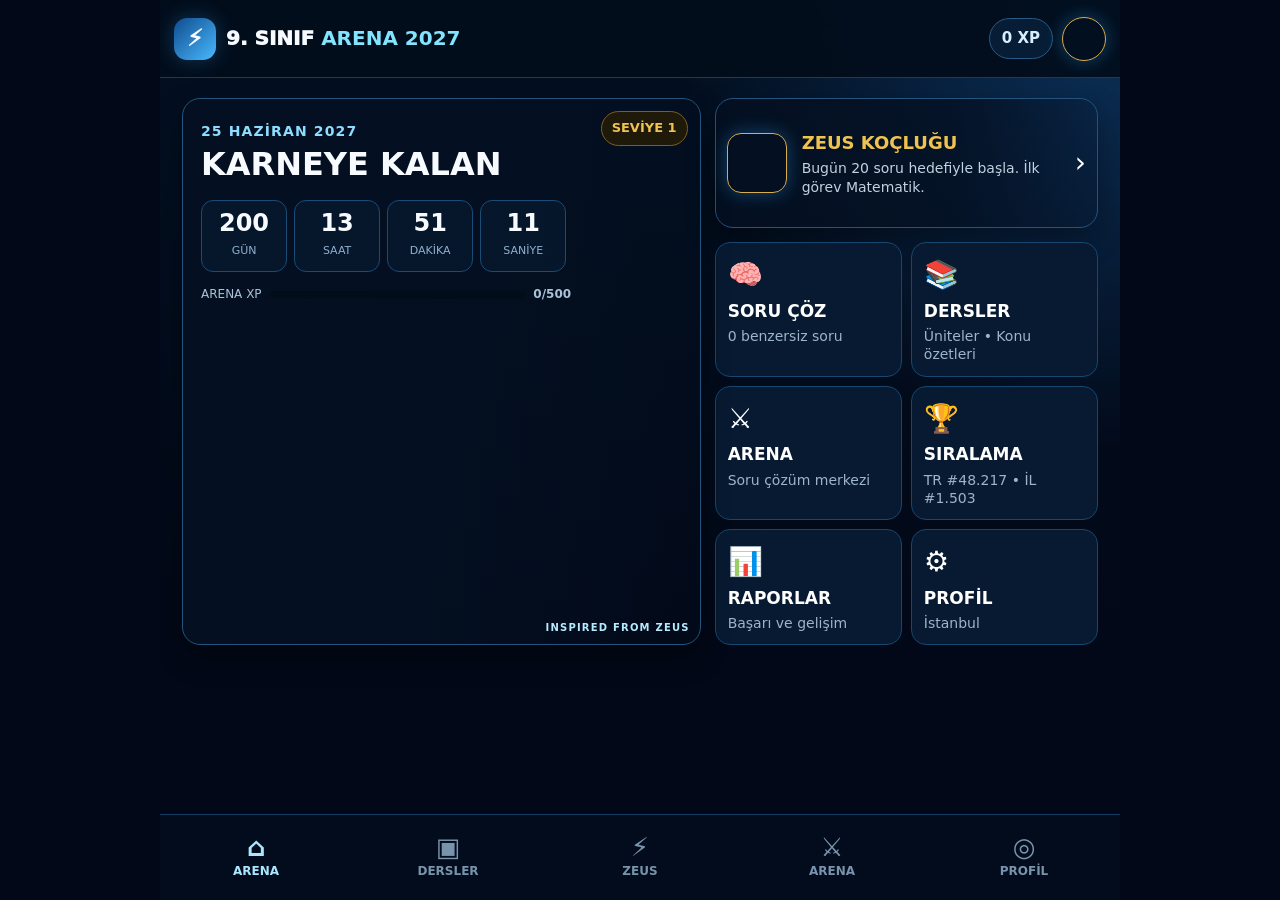
==== index.html @ 3dde02ff "V13: ana uygulama kaynaklarını cache-bust et" ====
<!doctype html>
<html lang="tr">
<head>
  <meta charset="utf-8">
  <meta name="viewport" content="width=device-width,initial-scale=1,viewport-fit=cover,maximum-scale=1,user-scalable=no">
  <meta name="theme-color" content="#020817">
  <title>9. Sınıf Arena 2027</title>
  <link rel="stylesheet" href="arena-ui.css?v=13">
</head>
<body>
<div id="app">
  <header class="topbar"><div class="brand"><span class="bolt">⚡</span><span>9. SINIF <b>ARENA 2027</b></span></div><div class="top-right"><span id="xpTop" class="chip">0 XP</span><span class="zeus-avatar" title="Zeus Koçu"></span></div></header>
  <main class="view active" id="home"><div class="home-grid"><section class="card hero"><div class="hero-copy"><small>25 HAZİRAN 2027</small><h1>KARNEYE KALAN</h1></div><span class="level">SEVİYE <b id="level">1</b></span><div class="countdown"><div><b id="d">--</b><small>GÜN</small></div><div><b id="h">--</b><small>SAAT</small></div><div><b id="m">--</b><small>DAKİKA</small></div><div><b id="s">--</b><small>SANİYE</small></div></div><div class="xp-row"><span>ARENA XP</span><div class="progress"><i id="xpBar"></i></div><b id="xpText">0/500</b></div><span class="inspired">INSPIRED FROM ZEUS</span></section><button class="card coach-banner" onclick="go('zeus')"><span class="zeus-face"></span><span><b>ZEUS KOÇLUĞU</b><small id="coachHome">Bugünkü hedefini tamamla ve Arena seviyeni yükselt.</small></span><em>›</em></button><section class="quick-grid"><button onclick="startStudy()"><i>🧠</i><b>SORU ÇÖZ</b><small id="solvedHome">0 soru</small></button><button onclick="go('lessons')"><i>📚</i><b>DERSLER</b><small>Üniteler • Konu özetleri</small></button><button onclick="go('exams')"><i>⚔️</i><b>ARENA</b><small>Soru çözüm merkezi</small></button><button onclick="openProfile('rank')"><i>🏆</i><b>SIRALAMA</b><small id="rankHome">TR #-- • İL #--</small></button><button onclick="openProfile('report')"><i>📊</i><b>RAPORLAR</b><small>Başarı ve gelişim</small></button><button onclick="openProfile('settings')"><i>⚙️</i><b>PROFİL</b><small id="provinceHome">İstanbul</small></button></section></div></main>
  <main class="view" id="lessons"><div class="view-title"><h2>Ders Tekrarı</h2><small>Üniteler • konular • geniş özetler</small></div><div class="lesson-grid" id="lessonGrid"></div></main>
  <main class="view" id="zeus"><div class="view-title"><h2>Zeus Koçluğu</h2><small>Kişisel çalışma rehberi</small></div><div class="zeus-grid"><section class="card zeus-hero"><span class="zeus-big"></span><div><h3>BUGÜNÜN MESAJI</h3><p id="zeusMessage">Disiplin, ilhamdan daha güvenilir bir güçtür.</p><div class="mini-pills"><span id="goalPill">🎯 0/20</span><span id="streakPill">🔥 1 gün</span></div></div></section><section class="card tasks"><h4>BUGÜNKÜ ÇALIŞMA PLANI</h4><button onclick="startSubject('Matematik')"><i>√x</i><span><b>Matematik • 10 soru</b><small>Sayılar ve nicelikler</small></span><em>BAŞLA</em></button><button onclick="startSubject('Türk Dili ve Edebiyatı')"><i>📖</i><span><b>Türk Dili • 5 soru</b><small>Anlam ve yorum</small></span><em>BAŞLA</em></button><button id="weakTask"><i>⚛</i><span><b id="weakTitle">Fizik • 5 soru</b><small id="weakSub">Zayıf konu takviyesi</small></span><em>BAŞLA</em></button></section><section class="tool-grid"><button onclick="coachTool('program')"><b>📅 Program Oluştur</b><small>Günlük hedefleri düzenle</small></button><button onclick="coachTool('strategy')"><b>🎯 Sınav Stratejisi</b><small>Süre ve soru sırası</small></button><button onclick="openProfile('report')"><b>📈 Performans</b><small>Zayıf dersleri gör</small></button><button onclick="coachTool('motivation')"><b>⚡ Motivasyon</b><small>Zeus’tan mesaj</small></button></section></div></main>
  <main class="view" id="exams"><div class="view-title"><h2>ARENA</h2><small>Soru çözüm merkezi</small></div><div class="exam-grid"></div></main>
  <main class="view" id="profile"><div class="view-title"><h2>Profil ve İstatistik</h2><small id="profileName">Arena Öğrencisi</small></div><div class="tabs"><button data-tab="rank" class="active" onclick="switchTab('rank')">🏆 SIRALAMA</button><button data-tab="report" onclick="switchTab('report')">📊 RAPOR</button><button data-tab="settings" onclick="switchTab('settings')">⚙️ AYARLAR</button></div><section class="pane active" id="pane-rank"><div class="rank-pair"><div class="card rank-card"><small>🇹🇷 TÜRKİYE SIRASI</small><b id="trRank">#—</b><span id="trMeta">Demo sıralama</span></div><div class="card rank-card"><small>📍 <span id="cityLabel">İL</span> SIRASI</small><b id="cityRank">#—</b><span id="cityMeta">Demo sıralama</span></div></div><div class="card leaderboard"><h4>ARENA LİDERLİK TABLOSU</h4><div><b>1</b><span>⚡ Atlas_09</span><em>2.480 soru</em></div><div><b>2</b><span>Nova_34</span><em>2.315 soru</em></div><div><b>3</b><span>MatKing</span><em>2.174 soru</em></div><div class="me"><b id="myRank">—</b><span id="myName">Sen</span><em id="mySolved">0 soru</em></div></div><div class="card demo-note">Sıralama toplam çözülen benzersiz soru sayısına göre ilerler. Eşitlikte doğruluk oranı kullanılır. <b>DEMO VERİSİ</b></div></section><section class="pane" id="pane-report"><div class="report-top"><div><b id="rSolved">0</b><small>Çözülen</small></div><div><b id="rAccuracy">%0</b><small>Doğruluk</small></div><div><b id="rXp">0</b><small>XP</small></div></div><div class="card bars" id="bars"></div></section><section class="pane settings" id="pane-settings"><label>KULLANICI ADI<input id="nameInput" maxlength="20" value="Arena Öğrencisi"></label><label>İL<select id="provinceSelect"></select></label><button onclick="saveSettings()">PROFİLİ KAYDET</button><div class="system-card"><b>📱 SİSTEM GEREKSİNİMLERİ</b><p><strong>Minimum:</strong> Android 10<br><strong>Önerilen:</strong> Android 12 veya üzeri<br><strong>Desteklenen:</strong> Android 10–16<br><strong>Cihaz:</strong> Telefon ve tablet<br>Güncel Chrome / Android System WebView önerilir.</p></div><div class="premium"><span><b>⚡ ARENA PREMIUM</b><small>Reklamsız kullanım • gelişmiş raporlar • ek paketler</small></span><button onclick="toast('Premium ekranı sonraki sürümde bağlanacak.')">İNCELE</button></div></section></main>
  <nav class="bottom-nav"><button class="active" data-view="home" onclick="go('home')"><i>⌂</i><span>ARENA</span></button><button data-view="lessons" onclick="go('lessons')"><i>▣</i><span>DERSLER</span></button><button data-view="zeus" onclick="go('zeus')"><i>⚡</i><span>ZEUS</span></button><button data-view="exams" onclick="go('exams')"><i>⚔</i><span>ARENA</span></button><button data-view="profile" onclick="go('profile')"><i>◎</i><span>PROFİL</span></button></nav>
  <div class="overlay" id="questionOverlay"><section class="modal question-modal"><div class="question-head"><span id="qSubject">Ders</span><span id="qDifficulty">Orta</span><div class="progress"><i id="qProgress"></i></div><b id="qCounter">1/30</b></div><div class="card question-card"><div class="question-meta"><small id="qMode">SERBEST ÇALIŞMA</small><b id="qTimer">Süresiz</b></div><h3 id="qText"></h3><div class="options" id="options"></div></div><div class="question-actions"><button onclick="hint()">💡 İpucu</button><button onclick="solution()">Çözüm Yolu</button><button id="nextQuestion" onclick="nextQ()">Sonraki →</button></div></section></div>
  <div class="overlay" id="notesOverlay"><section class="modal note-modal"><header><span class="zeus-face"></span><div><small>AKILLI NOTLAR</small><h3 id="noteSubject">Ders</h3></div><b id="noteCounter">1/2</b></header><h4 id="noteTitle"></h4><div class="note-grid"><article><b>BİLMEN GEREKEN</b><p id="noteInfo"></p></article><article><b>TEMEL KAVRAM</b><p id="noteConcept"></p></article><article class="example"><b>ÖRNEK</b><p id="noteExample"></p></article><article class="warning"><b>DİKKAT</b><p id="noteCaution"></p></article></div><footer><button onclick="notePrev()">← Önceki</button><button onclick="closeNotes()">Kapat</button><button id="noteNext" onclick="noteNext()">Sonraki →</button></footer></section></div>
  <div class="overlay" id="openOverlay"><section class="modal open-modal"><header><small id="openTitle">ARENA</small><b id="openTimer">40:00</b></header><div class="progress"><i id="openProgress"></i></div><div class="card open-paper"><p id="openQuestion"></p><textarea id="openAnswer" placeholder="Cevabını ve gerekçeni buraya yaz..."></textarea></div><footer><button onclick="openPrev()">← Önceki</button><button onclick="rubric()">Puanlama</button><button id="openNext" onclick="openNext()">Sonraki →</button></footer></section></div>
  <div class="overlay" id="infoOverlay"><section class="modal info-modal"><small id="infoKicker">ZEUS</small><h3 id="infoTitle">Bilgi</h3><p id="infoText"></p><div id="infoBox"></div><button onclick="closeInfo()">TAMAM</button></section></div><div class="toast" id="toast"></div>
</div>
<script src="app.js?v=13"></script><script src="mobile-results.js?v=13"></script><script src="data/verified-question-bank-v1.js?v=140"></script><script src="data/verified-question-bank-v1-five-options.js?v=140"></script><script src="data/verified-question-bank-v2-extra.js?v=140"></script><script src="active-question-engine-v2.js?v=140"></script></body></html>
---- arena-ui.css ----
:root{--bg:#020817;--surface:#071a31;--surface2:#0b2748;--line:#24537d;--blue:#3bb8ff;--cyan:#83e4ff;--gold:#f0c34f;--text:#f7fbff;--muted:#a9bfd2;--ok:#31d3a6;--bad:#ff7080;--top:72px;--nav:82px;--radius:18px}*{box-sizing:border-box;-webkit-tap-highlight-color:transparent}html,body{margin:0;min-height:100%;background:#020817;color:var(--text);font-family:Inter,system-ui,-apple-system,"Segoe UI",sans-serif;font-size:18px;line-height:1.45}body{overflow:hidden}button,input,select,textarea{font:inherit}button{cursor:pointer}#app{position:relative;width:100%;height:100dvh;max-width:560px;margin:auto;overflow:hidden;background:radial-gradient(circle at 100% 0,#0c315a 0,transparent 34%),linear-gradient(#031021,#020817 70%)}.topbar{position:absolute;inset:0 0 auto;height:var(--top);z-index:30;display:flex;align-items:center;justify-content:space-between;padding:0 14px;border-bottom:1px solid #163c60;background:#030d1bed;backdrop-filter:blur(14px)}.brand{display:flex;gap:10px;align-items:center;font-size:20px;font-weight:950}.brand b{color:var(--cyan)}.bolt{width:42px;height:42px;border-radius:13px;display:grid;place-items:center;background:linear-gradient(135deg,#0f4c8e,#49b9ff);font-size:23px;box-shadow:0 0 20px #36aaff45}.top-right{display:flex;gap:9px;align-items:center}.chip{font-size:15px;font-weight:900;padding:9px 12px;border:1px solid #285a86;border-radius:999px;background:#071d36;color:#d9efff}.zeus-avatar,.zeus-face,.zeus-big{background-image:url('zeus.svg');background-size:cover;background-position:center 20%;border:1px solid #d8ad4f;box-shadow:0 0 18px #37adff55}.zeus-avatar{width:44px;height:44px;border-radius:50%}.view{position:absolute;inset:var(--top) 0 var(--nav);display:none;overflow-x:hidden;overflow-y:auto;padding:14px 14px 28px;-webkit-overflow-scrolling:touch}.view.active{display:block}.view::before{content:"";position:absolute;left:8%;right:8%;top:10%;height:72%;background:url('zeus.svg') center 16%/contain no-repeat;opacity:.09;pointer-events:none}.view>*{position:relative;z-index:1}.view-title{display:flex;align-items:flex-end;justify-content:space-between;gap:12px;margin:0 0 12px}.view-title h2{margin:0;font-size:28px;line-height:1.08}.view-title small{font-size:14px;line-height:1.25;color:var(--muted);text-align:right}.card{background:linear-gradient(180deg,rgba(10,37,69,.96),rgba(6,22,43,.96));border:1px solid var(--line);border-radius:var(--radius);box-shadow:0 12px 30px #0005}.progress{height:8px;border-radius:99px;background:#020d1a;overflow:hidden}.progress i{display:block;height:100%;width:0;background:linear-gradient(90deg,#278fe8,#72ddff);border-radius:99px}.home-grid{display:flex;flex-direction:column;gap:12px}.hero{position:relative;min-height:230px;overflow:hidden;padding:18px;background-image:linear-gradient(90deg,rgba(6,21,45,.96),rgba(6,21,45,.70) 55%,rgba(6,21,45,.10)),url('zeus.svg');background-repeat:no-repeat;background-size:auto,55% auto;background-position:center,110% 34%}.hero-copy small{font-size:14px;color:#8cddff;letter-spacing:.08em;font-weight:900}.hero-copy h1{font-size:32px;line-height:1;margin:5px 0 0}.level{position:absolute;right:12px;top:12px;border:1px solid #795e25;background:#241b08dd;color:var(--gold);border-radius:999px;font-size:13px;font-weight:900;padding:7px 10px}.countdown{display:grid;grid-template-columns:repeat(4,1fr);gap:7px;margin-top:20px;width:76%}.countdown div{padding:10px 3px;text-align:center;border:1px solid #1a4b76;border-radius:12px;background:#06182edd}.countdown b{display:block;font-size:24px;line-height:1}.countdown small{font-size:11px;color:#8fb1ce}.xp-row{display:flex;gap:8px;align-items:center;width:77%;margin-top:14px}.xp-row span,.xp-row b{font-size:12px;color:#a9c2d8}.xp-row .progress{flex:1}.inspired{position:absolute;right:10px;bottom:9px;font-size:10px;letter-spacing:.12em;color:#b8eaff;font-weight:900}.coach-banner{display:grid;grid-template-columns:64px 1fr auto;align-items:center;gap:11px;min-height:96px;padding:11px;text-align:left;color:#fff;background-image:linear-gradient(90deg,rgba(6,22,43,.98),rgba(6,22,43,.78) 64%,rgba(6,22,43,.18)),url('zeus.svg');background-size:auto,44% auto;background-repeat:no-repeat;background-position:center,100% 25%}.zeus-face{width:60px;height:60px;border-radius:14px}.coach-banner b{display:block;color:var(--gold);font-size:18px}.coach-banner small{display:block;font-size:14px;line-height:1.35;color:#c0d1df;margin-top:3px}.coach-banner em{font-style:normal;font-size:28px}.quick-grid{display:grid;grid-template-columns:1fr 1fr;gap:9px}.quick-grid button{border:1px solid #17466f;border-radius:15px;background:#071a31;color:#fff;text-align:left;padding:12px;display:flex;flex-direction:column;gap:6px;min-height:112px}.quick-grid i{font-style:normal;font-size:28px}.quick-grid b{font-size:17px;line-height:1.15}.quick-grid small{font-size:14px;line-height:1.3;color:#9eb4c8}.lesson-grid{display:grid;grid-template-columns:1fr 1fr;gap:10px}.lesson{position:relative;min-height:132px;border:1px solid #1b4c77;border-radius:16px;background:#08203c;color:#fff;display:flex;flex-direction:column;align-items:center;justify-content:center;text-align:center;padding:12px}.lesson>i{font-style:normal;font-size:32px}.lesson>b{font-size:16px;line-height:1.2;margin-top:6px}.lesson>small{font-size:13px;line-height:1.25;color:#9bb3c9;margin-top:4px}.note-badge{position:absolute;right:6px;top:6px;border:1px solid #54aadc;border-radius:8px;background:#04152ce8;color:#aee5ff;font-size:11px;font-weight:900;padding:4px 6px}.lesson:nth-child(1){background:linear-gradient(145deg,#0c3974,#081d3b)}.lesson:nth-child(2){background:linear-gradient(145deg,#6d2832,#2c151c)}.lesson:nth-child(3){background:linear-gradient(145deg,#0e586e,#092635)}.lesson:nth-child(4){background:linear-gradient(145deg,#1a5c49,#0d2922)}.lesson:nth-child(5){background:linear-gradient(145deg,#396228,#172a14)}.lesson:nth-child(6){background:linear-gradient(145deg,#79501f,#30200f)}.lesson:nth-child(7){background:linear-gradient(145deg,#155d78,#092b38)}.lesson:nth-child(8){background:linear-gradient(145deg,#4f3279,#24183b)}.lesson:nth-child(9){background:linear-gradient(145deg,#5a5a2b,#282813)}.zeus-grid,.exam-grid{display:flex;flex-direction:column;gap:10px}.zeus-hero{padding:14px;display:grid;grid-template-columns:96px 1fr;gap:13px;align-items:center}.zeus-big{width:92px;height:92px;border-radius:18px}.zeus-hero h3{font-size:19px;margin:0;color:var(--gold)}.zeus-hero p{font-size:15px;line-height:1.45;margin:6px 0;color:#c4d5e3}.mini-pills{display:flex;gap:6px;flex-wrap:wrap}.mini-pills span{font-size:13px;padding:5px 8px;border:1px solid #254b6c;border-radius:999px;background:#041326}.tasks{padding:11px;display:flex;flex-direction:column;gap:7px}.tasks h4{font-size:15px;letter-spacing:.05em;color:#7ecfff;margin:0 0 2px}.tasks button{display:grid;grid-template-columns:44px 1fr auto;gap:9px;align-items:center;border:1px solid #153d63;background:#06182d;color:#fff;border-radius:12px;padding:10px;text-align:left;min-height:74px}.tasks i{font-style:normal;width:40px;height:40px;border-radius:9px;background:#0b2d4f;display:grid;place-items:center;font-size:22px}.tasks b{font-size:15px}.tasks small{display:block;font-size:13px;line-height:1.25;color:#90a9c0;margin-top:2px}.tasks em{font-style:normal;font-size:12px;color:#9bdcff;font-weight:900}.tool-grid{display:grid;grid-template-columns:1fr 1fr;gap:8px}.tool-grid button{border:1px solid #17466d;background:#071a31;border-radius:13px;color:#fff;text-align:left;padding:11px;min-height:88px}.tool-grid b{font-size:15px;display:block}.tool-grid small{font-size:13px;line-height:1.3;color:#96afc6;display:block;margin-top:4px}.exam-card{padding:12px;display:grid;grid-template-columns:54px 1fr auto;gap:10px;align-items:center;min-height:112px}.exam-card>i{font-style:normal;width:50px;height:50px;display:grid;place-items:center;border-radius:13px;background:#0b2d50;border:1px solid #2a5f8c;font-size:25px}.exam-card span b{font-size:16px;display:block}.exam-card small{font-size:13px;line-height:1.35;color:#9eb6cc;display:block;margin-top:4px}.exam-card button,.exam-bottom button,.settings>button,.premium button{border:0;border-radius:11px;background:linear-gradient(135deg,#197bd9,#40b5ff);color:#fff;font-size:14px;font-weight:900;padding:11px 12px}.literature>i{background:#4c2028;border-color:#83505b}.literature button{background:linear-gradient(135deg,#8e2f49,#ed6077)}.exam-bottom{padding:10px;display:grid;grid-template-columns:1fr 1fr;gap:8px;align-items:center}.exam-bottom div{text-align:center;border:1px solid #153d62;background:#06182d;border-radius:11px;padding:8px}.exam-bottom b{display:block;font-size:24px}.exam-bottom small{font-size:12px;color:#91a9bf}.exam-bottom button{grid-column:1/-1;min-height:48px}.tabs{display:grid;grid-template-columns:repeat(3,1fr);gap:6px;margin-bottom:10px;position:sticky;top:0;z-index:5;background:#020817;padding:2px 0 8px}.tabs button{border:1px solid #1b4a75;background:#071a31;color:#8da7be;border-radius:10px;padding:10px 4px;font-size:13px;font-weight:900}.tabs button.active{background:#0d3a66;color:#fff;border-color:#58b9f6}.pane{display:none!important}.pane.active{display:block!important}.pane.settings.active{display:flex!important;flex-direction:column;gap:10px}.rank-pair{display:grid;grid-template-columns:1fr 1fr;gap:8px}.rank-card{padding:12px}.rank-card small{font-size:12px;color:#9db5cb;font-weight:900}.rank-card>b{display:block;font-size:30px;color:#87ddff}.rank-card span{font-size:13px;color:#afc3d5}.leaderboard{padding:10px;margin-top:8px}.leaderboard h4{font-size:15px;color:#7ecfff;letter-spacing:.05em;margin:0 0 8px}.leaderboard div{display:grid;grid-template-columns:30px 1fr auto;align-items:center;border-radius:9px;background:#06172a;padding:8px;font-size:14px;margin-top:5px}.leaderboard .me{border:1px solid #3b90cf;background:#092946}.leaderboard em{font-style:normal;color:#a9bfd1}.demo-note{padding:11px;font-size:13px;line-height:1.45;color:#9db3c7;margin-top:8px}.demo-note b{color:#f0c34f}.report-top{display:grid;grid-template-columns:repeat(3,1fr);gap:7px}.report-top div{text-align:center;border:1px solid #173e62;background:#07182c;border-radius:11px;padding:10px 6px}.report-top b{display:block;font-size:25px}.report-top small{font-size:12px;color:#91aac0}.bars{padding:11px;margin-top:8px}.bars h4{font-size:14px;color:#7ecfff;margin:0 0 8px}.bar-row{display:grid;grid-template-columns:110px 1fr 42px;gap:7px;align-items:center;font-size:13px;margin-top:8px}.bar-row b{white-space:nowrap;overflow:hidden;text-overflow:ellipsis}.bar-row span{text-align:right;color:#b6cada}.settings label{display:flex;flex-direction:column;border:1px solid #17466f;background:#071a31;border-radius:13px;padding:11px;font-size:13px;color:#98b1c7;font-weight:900}.settings input,.settings select{margin-top:6px;width:100%;border:1px solid #28577f;background:#05162b;color:#fff;border-radius:9px;padding:11px;font-size:17px;outline:none}.system-card{border:1px solid #24537d;background:rgba(7,26,49,.94);border-radius:14px;padding:14px;color:#eaf6ff}.system-card b{display:block;font-size:17px;margin-bottom:7px;color:#79ddff}.system-card p{font-size:14px;line-height:1.5;margin:0}.system-card strong{color:#f0c34f}.premium{display:grid;grid-template-columns:1fr auto;align-items:center;gap:8px;padding:11px;border:1px solid #725a25;background:linear-gradient(135deg,#2b220d,#09182c);border-radius:14px}.premium b{font-size:15px;color:#f0c34f;display:block}.premium small{font-size:13px;line-height:1.3;color:#c9b87c}.premium button{background:linear-gradient(135deg,#9a711d,#f0c34f);color:#07101c}.bottom-nav{position:absolute;left:0;right:0;bottom:0;height:var(--nav);z-index:30;display:grid;grid-template-columns:repeat(5,1fr);border-top:1px solid #123c60;background:#030d1cf7;padding-bottom:env(safe-area-inset-bottom)}.bottom-nav button{border:0;background:transparent;color:#7894ad;display:flex;flex-direction:column;align-items:center;justify-content:center;gap:3px;font-size:12px;font-weight:900}.bottom-nav i{font-style:normal;font-size:26px;line-height:1}.bottom-nav button.active{color:#a9e7ff}.overlay{position:absolute;inset:0;z-index:100;display:none;align-items:flex-start;justify-content:center;background:#000815ef;backdrop-filter:blur(12px);overflow-y:auto}.overlay.show{display:flex}.modal{width:100%;max-width:560px;min-height:100dvh;border:0;background:linear-gradient(#0a2646,#061425);box-shadow:none}.question-modal{position:relative;padding:18px 15px 24px}.question-modal:before{content:"";position:absolute;inset:10% 0 8%;background:url('zeus.svg') center 15%/90% auto no-repeat;opacity:.11;pointer-events:none}.question-modal>*{position:relative;z-index:1}.question-head{display:grid;grid-template-columns:1fr auto;gap:10px;align-items:center;margin-bottom:14px}.question-head>span{font-size:15px;font-weight:900;padding:7px 9px;border:1px solid #244d74;border-radius:999px;background:#071b31}.question-head .progress{grid-column:1/-1}.question-head>b{grid-column:1/-1;text-align:right;font-size:14px;color:#a7c0d7}.question-card{padding:16px}.question-meta{display:flex;justify-content:space-between;gap:12px}.question-meta small{font-size:14px;color:#7ed0ff;font-weight:900}.question-meta b{font-size:15px;color:#f0c34f}.question-card h3{font-size:24px;line-height:1.42;margin:10px 0 18px}.options{display:grid;gap:11px}.option{border:1px solid #1b4a75;background:#071d36;color:#edf7ff;border-radius:15px;padding:12px 13px;display:grid;grid-template-columns:42px 1fr;align-items:center;gap:11px;text-align:left;font-size:19px;line-height:1.35;min-height:64px}.option i{font-style:normal;width:38px;height:38px;border-radius:50%;display:grid;place-items:center;background:#0c3156;color:#85d7ff;font-weight:950}.option.selected{border-color:#66c9ff;background:#0b3762}.option.correct{border-color:#31d3a6;background:#0b3933}.option.wrong{border-color:#ff7080;background:#441e29}.question-actions,.note-modal footer,.open-modal footer{display:grid;grid-template-columns:1fr 1fr;gap:9px;margin-top:14px}.question-actions button,.note-modal footer button,.open-modal footer button,.info-modal button{border:1px solid #28577f;border-radius:11px;background:#09284a;color:#fff;font-size:16px;font-weight:900;padding:11px;min-height:52px}.question-actions button:last-child,.note-modal footer button:last-child,.open-modal footer button:last-child,.info-modal button{border:0;background:linear-gradient(135deg,#197bd9,#40b5ff)}#nextQuestion{grid-column:1/-1}.note-modal,.open-modal,.info-modal{padding:16px}.note-modal header{display:grid;grid-template-columns:54px 1fr auto;gap:9px;align-items:center}.note-modal header .zeus-face{width:50px;height:50px}.note-modal header small{font-size:13px;color:#78d4ff;font-weight:900}.note-modal header h3{font-size:20px;margin:1px 0}.note-modal header>b{font-size:14px;color:#f0c34f}.note-modal>h4{font-size:18px;color:#f0c34f;margin:10px 0;border:1px solid #244f75;background:#071b32;border-radius:10px;padding:9px}.note-grid{display:grid;grid-template-columns:1fr;gap:8px}.note-grid article{border:1px solid #19466f;background:#06182d;border-radius:11px;padding:10px}.note-grid article>b{font-size:12px;letter-spacing:.06em;color:#73d3ff;display:block;margin-bottom:4px}.note-grid p{font-size:16px;line-height:1.5;margin:0;color:#d5e5f2}.note-grid .example{border-color:#3f6f4e;background:#09271f}.note-grid .warning{border-color:#79572a;background:#2a1d0b}.open-modal header{display:flex;justify-content:space-between;align-items:center}.open-modal header small{font-size:14px;color:#78d4ff;font-weight:900}.open-modal header b{font-size:18px;color:#f0c34f}.open-paper{padding:12px;margin-top:12px}.open-paper p{font-size:19px;line-height:1.45;margin:0 0 10px}.open-paper textarea{width:100%;min-height:280px;resize:vertical;border:0;border-radius:11px;padding:12px;background:#f5f7fa;color:#152033;font-size:17px;line-height:1.45;outline:none}.info-modal small{font-size:13px;color:#78d4ff;font-weight:900}.info-modal h3{font-size:24px;margin:4px 0}.info-modal p,.info-modal div{font-size:16px;line-height:1.5;color:#c7d9e8}.info-modal div{border:1px solid #1d4b73;background:#05172b;border-radius:11px;padding:10px;margin:8px 0}.info-modal button{width:100%}.toast{position:absolute;left:50%;bottom:92px;z-index:150;transform:translate(-50%,10px);opacity:0;pointer-events:none;transition:.2s;border:1px solid #3675a6;border-radius:999px;background:#092946;color:#e8f6ff;padding:9px 12px;font-size:14px;font-weight:850;max-width:92%;text-align:center}.toast.show{opacity:1;transform:translate(-50%,0)}@media(min-width:700px){:root{--top:78px;--nav:86px}#app{max-width:960px}.view{padding:20px 22px 30px}.home-grid{display:grid;grid-template-columns:1.15fr .85fr;gap:14px}.hero{grid-row:span 2;min-height:430px}.coach-banner{min-height:130px}.quick-grid{grid-template-columns:repeat(2,1fr)}.lesson-grid{grid-template-columns:repeat(3,1fr)}.lesson{min-height:150px}.zeus-grid,.exam-grid{display:grid;grid-template-columns:1fr 1fr}.zeus-hero,.tasks{grid-column:1/-1}.question-modal,.note-modal,.open-modal,.info-modal{max-width:760px}.question-card h3{font-size:27px}.option{font-size:21px}}
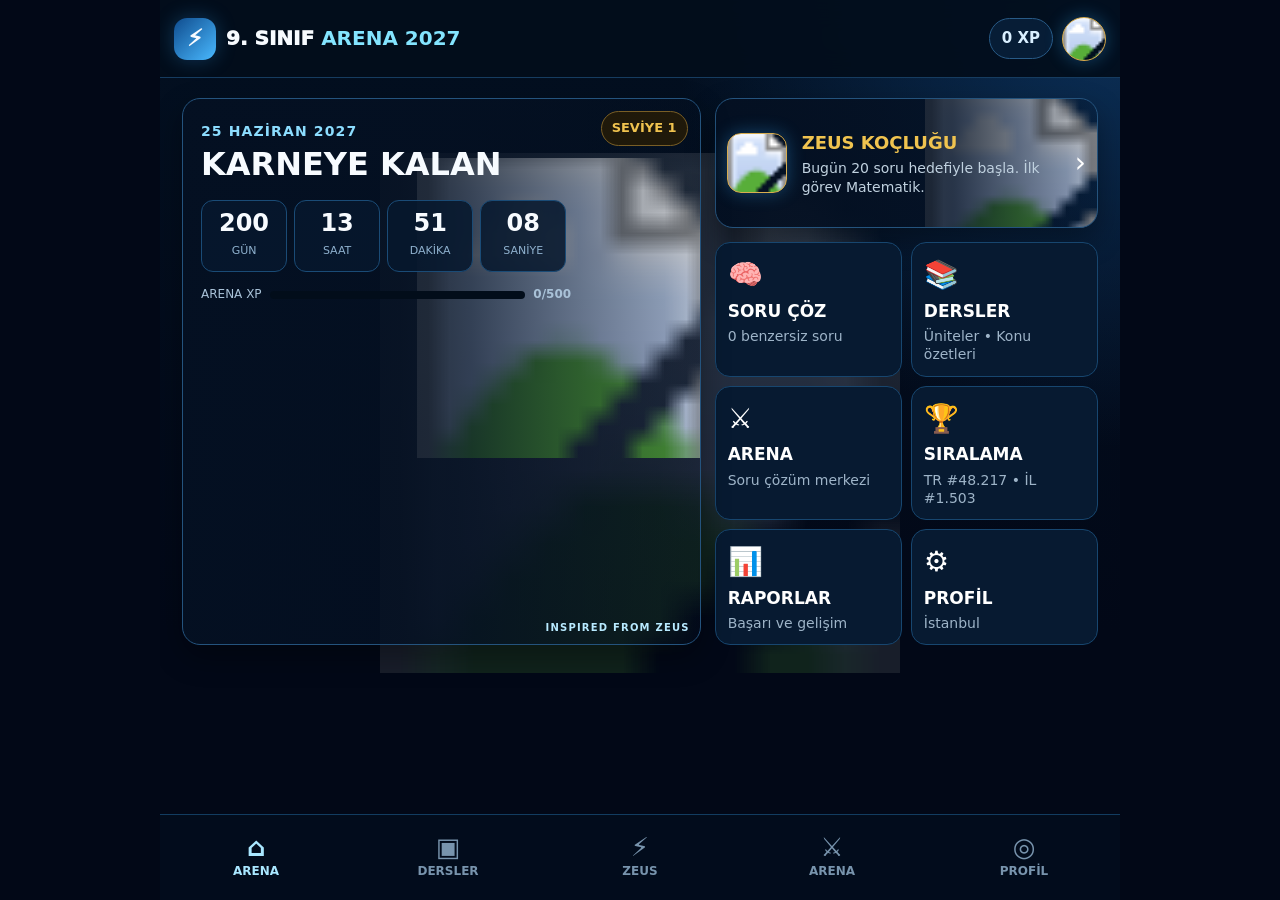
==== commit 9c0d004f: "V14: ana uygulama cache sürümlerini yükselt" ====
--- a/index.html
+++ b/index.html
@@ -5,7 +5,7 @@
   <meta name="viewport" content="width=device-width,initial-scale=1,viewport-fit=cover,maximum-scale=1,user-scalable=no">
   <meta name="theme-color" content="#020817">
   <title>9. Sınıf Arena 2027</title>
-  <link rel="stylesheet" href="arena-ui.css?v=13">
+  <link rel="stylesheet" href="arena-ui.css?v=14">
 </head>
 <body>
 <div id="app">
@@ -21,4 +21,4 @@
   <div class="overlay" id="openOverlay"><section class="modal open-modal"><header><small id="openTitle">ARENA</small><b id="openTimer">40:00</b></header><div class="progress"><i id="openProgress"></i></div><div class="card open-paper"><p id="openQuestion"></p><textarea id="openAnswer" placeholder="Cevabını ve gerekçeni buraya yaz..."></textarea></div><footer><button onclick="openPrev()">← Önceki</button><button onclick="rubric()">Puanlama</button><button id="openNext" onclick="openNext()">Sonraki →</button></footer></section></div>
   <div class="overlay" id="infoOverlay"><section class="modal info-modal"><small id="infoKicker">ZEUS</small><h3 id="infoTitle">Bilgi</h3><p id="infoText"></p><div id="infoBox"></div><button onclick="closeInfo()">TAMAM</button></section></div><div class="toast" id="toast"></div>
 </div>
-<script src="app.js?v=13"></script><script src="mobile-results.js?v=13"></script><script src="data/verified-question-bank-v1.js?v=140"></script><script src="data/verified-question-bank-v1-five-options.js?v=140"></script><script src="data/verified-question-bank-v2-extra.js?v=140"></script><script src="active-question-engine-v2.js?v=140"></script></body></html>+<script src="app.js?v=14"></script><script src="mobile-results.js?v=14"></script><script src="data/verified-question-bank-v1.js?v=140"></script><script src="data/verified-question-bank-v1-five-options.js?v=140"></script><script src="data/verified-question-bank-v2-extra.js?v=140"></script><script src="active-question-engine-v2.js?v=140"></script></body></html>
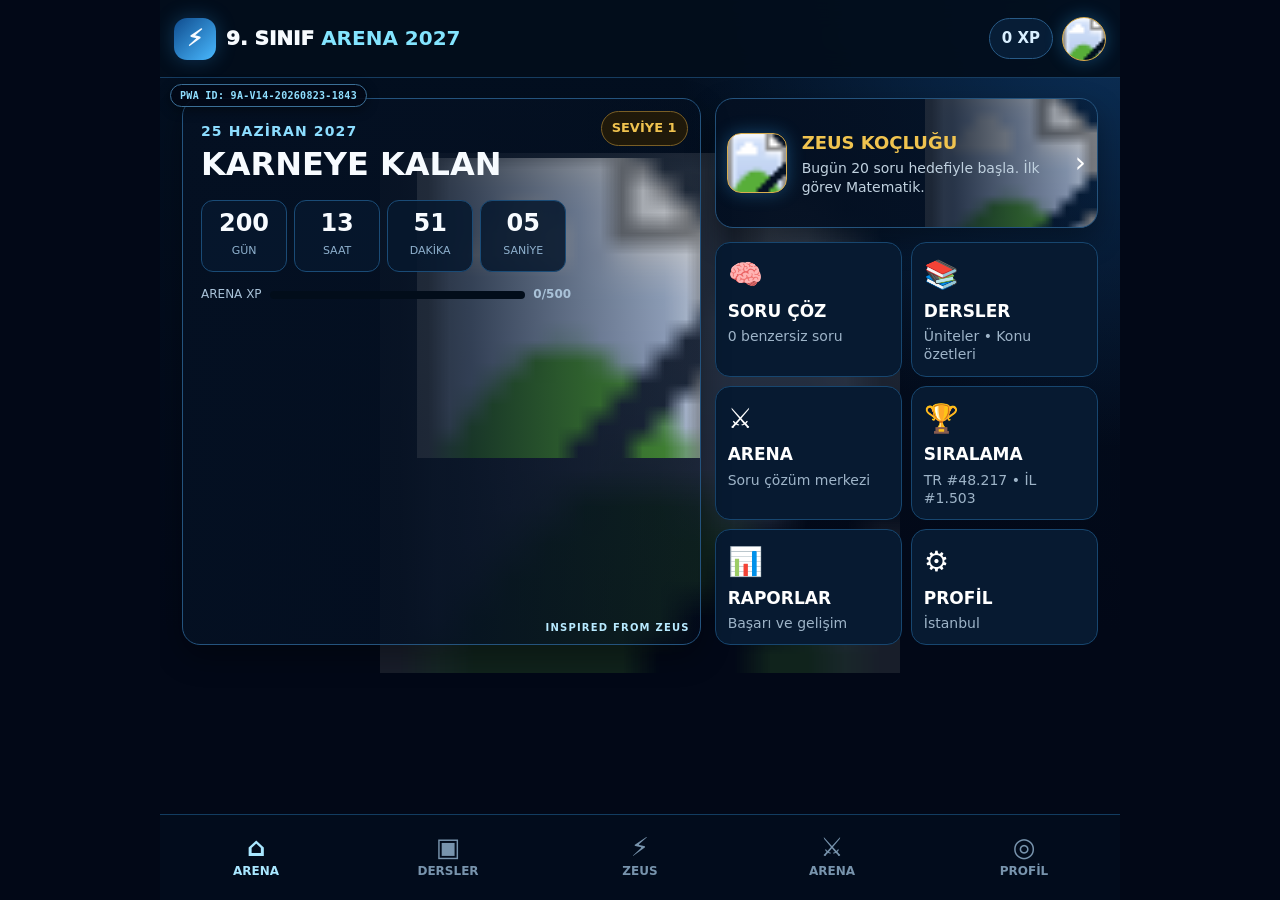
==== commit ba1e3ae2: "V14: görünür PWA sürüm ID ekle" ====
--- a/index.html
+++ b/index.html
@@ -6,10 +6,12 @@
   <meta name="theme-color" content="#020817">
   <title>9. Sınıf Arena 2027</title>
   <link rel="stylesheet" href="arena-ui.css?v=14">
+  <style>.pwa-build-id{position:absolute;z-index:45;left:10px;top:calc(var(--top) + 6px);padding:5px 9px;border:1px solid #3b6f96;border-radius:999px;background:#020817e8;color:#8fdfff;font:800 10px/1.1 ui-monospace,SFMono-Regular,Consolas,monospace;letter-spacing:.03em;pointer-events:none;box-shadow:0 3px 12px #0006}</style>
 </head>
 <body>
 <div id="app">
   <header class="topbar"><div class="brand"><span class="bolt">⚡</span><span>9. SINIF <b>ARENA 2027</b></span></div><div class="top-right"><span id="xpTop" class="chip">0 XP</span><span class="zeus-avatar" title="Zeus Koçu"></span></div></header>
+  <div class="pwa-build-id">PWA ID: 9A-V14-20260823-1843</div>
   <main class="view active" id="home"><div class="home-grid"><section class="card hero"><div class="hero-copy"><small>25 HAZİRAN 2027</small><h1>KARNEYE KALAN</h1></div><span class="level">SEVİYE <b id="level">1</b></span><div class="countdown"><div><b id="d">--</b><small>GÜN</small></div><div><b id="h">--</b><small>SAAT</small></div><div><b id="m">--</b><small>DAKİKA</small></div><div><b id="s">--</b><small>SANİYE</small></div></div><div class="xp-row"><span>ARENA XP</span><div class="progress"><i id="xpBar"></i></div><b id="xpText">0/500</b></div><span class="inspired">INSPIRED FROM ZEUS</span></section><button class="card coach-banner" onclick="go('zeus')"><span class="zeus-face"></span><span><b>ZEUS KOÇLUĞU</b><small id="coachHome">Bugünkü hedefini tamamla ve Arena seviyeni yükselt.</small></span><em>›</em></button><section class="quick-grid"><button onclick="startStudy()"><i>🧠</i><b>SORU ÇÖZ</b><small id="solvedHome">0 soru</small></button><button onclick="go('lessons')"><i>📚</i><b>DERSLER</b><small>Üniteler • Konu özetleri</small></button><button onclick="go('exams')"><i>⚔️</i><b>ARENA</b><small>Soru çözüm merkezi</small></button><button onclick="openProfile('rank')"><i>🏆</i><b>SIRALAMA</b><small id="rankHome">TR #-- • İL #--</small></button><button onclick="openProfile('report')"><i>📊</i><b>RAPORLAR</b><small>Başarı ve gelişim</small></button><button onclick="openProfile('settings')"><i>⚙️</i><b>PROFİL</b><small id="provinceHome">İstanbul</small></button></section></div></main>
   <main class="view" id="lessons"><div class="view-title"><h2>Ders Tekrarı</h2><small>Üniteler • konular • geniş özetler</small></div><div class="lesson-grid" id="lessonGrid"></div></main>
   <main class="view" id="zeus"><div class="view-title"><h2>Zeus Koçluğu</h2><small>Kişisel çalışma rehberi</small></div><div class="zeus-grid"><section class="card zeus-hero"><span class="zeus-big"></span><div><h3>BUGÜNÜN MESAJI</h3><p id="zeusMessage">Disiplin, ilhamdan daha güvenilir bir güçtür.</p><div class="mini-pills"><span id="goalPill">🎯 0/20</span><span id="streakPill">🔥 1 gün</span></div></div></section><section class="card tasks"><h4>BUGÜNKÜ ÇALIŞMA PLANI</h4><button onclick="startSubject('Matematik')"><i>√x</i><span><b>Matematik • 10 soru</b><small>Sayılar ve nicelikler</small></span><em>BAŞLA</em></button><button onclick="startSubject('Türk Dili ve Edebiyatı')"><i>📖</i><span><b>Türk Dili • 5 soru</b><small>Anlam ve yorum</small></span><em>BAŞLA</em></button><button id="weakTask"><i>⚛</i><span><b id="weakTitle">Fizik • 5 soru</b><small id="weakSub">Zayıf konu takviyesi</small></span><em>BAŞLA</em></button></section><section class="tool-grid"><button onclick="coachTool('program')"><b>📅 Program Oluştur</b><small>Günlük hedefleri düzenle</small></button><button onclick="coachTool('strategy')"><b>🎯 Sınav Stratejisi</b><small>Süre ve soru sırası</small></button><button onclick="openProfile('report')"><b>📈 Performans</b><small>Zayıf dersleri gör</small></button><button onclick="coachTool('motivation')"><b>⚡ Motivasyon</b><small>Zeus’tan mesaj</small></button></section></div></main>
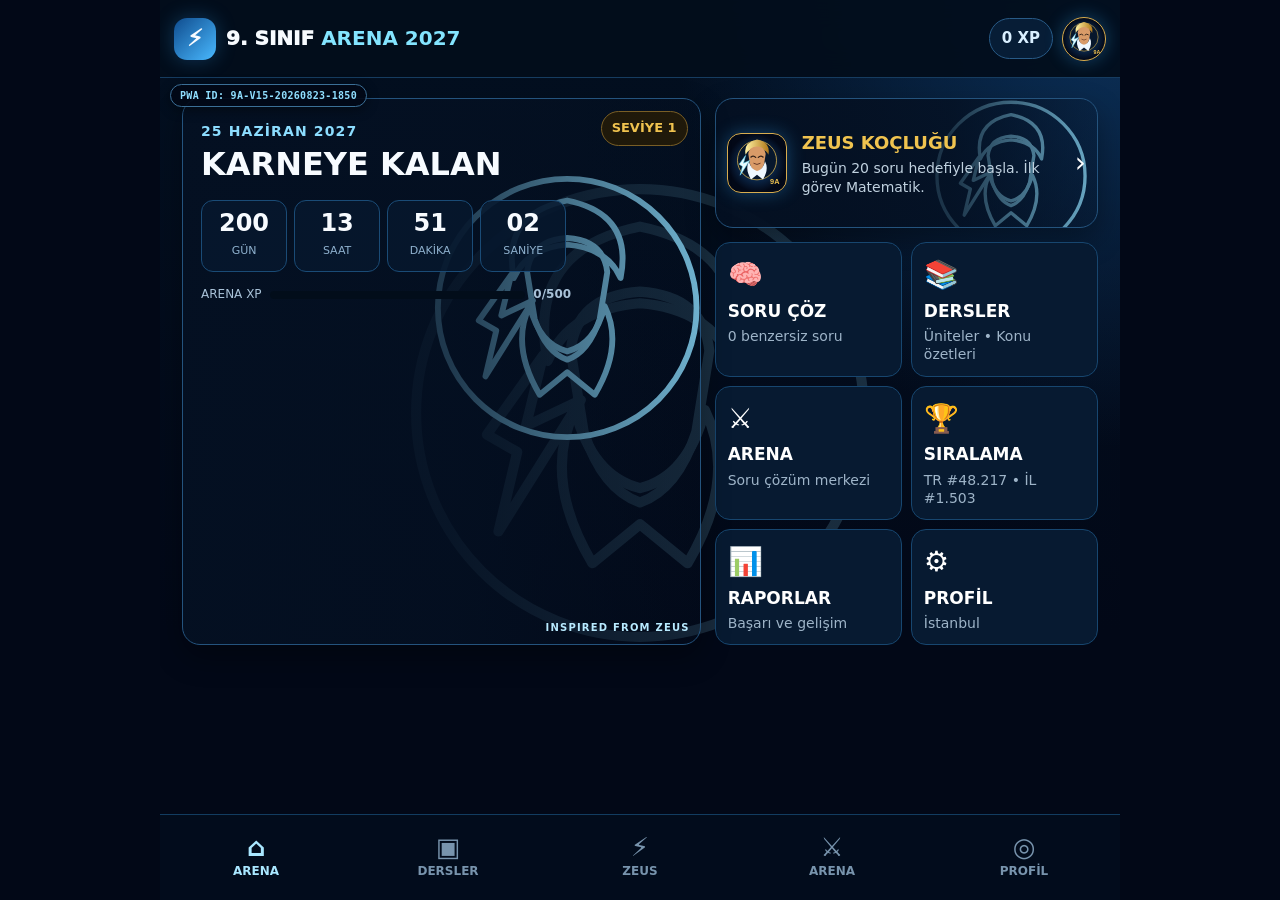
==== commit ecead7a5: "V15: bozuk gömülü görselleri geçerli SVG ile düzelt" ====
--- a/index.html
+++ b/index.html
@@ -5,13 +5,13 @@
   <meta name="viewport" content="width=device-width,initial-scale=1,viewport-fit=cover,maximum-scale=1,user-scalable=no">
   <meta name="theme-color" content="#020817">
   <title>9. Sınıf Arena 2027</title>
-  <link rel="stylesheet" href="arena-ui.css?v=14">
+  <link rel="stylesheet" href="arena-ui.css?v=15">
   <style>.pwa-build-id{position:absolute;z-index:45;left:10px;top:calc(var(--top) + 6px);padding:5px 9px;border:1px solid #3b6f96;border-radius:999px;background:#020817e8;color:#8fdfff;font:800 10px/1.1 ui-monospace,SFMono-Regular,Consolas,monospace;letter-spacing:.03em;pointer-events:none;box-shadow:0 3px 12px #0006}</style>
 </head>
 <body>
 <div id="app">
   <header class="topbar"><div class="brand"><span class="bolt">⚡</span><span>9. SINIF <b>ARENA 2027</b></span></div><div class="top-right"><span id="xpTop" class="chip">0 XP</span><span class="zeus-avatar" title="Zeus Koçu"></span></div></header>
-  <div class="pwa-build-id">PWA ID: 9A-V14-20260823-1843</div>
+  <div class="pwa-build-id">PWA ID: 9A-V15-20260823-1850</div>
   <main class="view active" id="home"><div class="home-grid"><section class="card hero"><div class="hero-copy"><small>25 HAZİRAN 2027</small><h1>KARNEYE KALAN</h1></div><span class="level">SEVİYE <b id="level">1</b></span><div class="countdown"><div><b id="d">--</b><small>GÜN</small></div><div><b id="h">--</b><small>SAAT</small></div><div><b id="m">--</b><small>DAKİKA</small></div><div><b id="s">--</b><small>SANİYE</small></div></div><div class="xp-row"><span>ARENA XP</span><div class="progress"><i id="xpBar"></i></div><b id="xpText">0/500</b></div><span class="inspired">INSPIRED FROM ZEUS</span></section><button class="card coach-banner" onclick="go('zeus')"><span class="zeus-face"></span><span><b>ZEUS KOÇLUĞU</b><small id="coachHome">Bugünkü hedefini tamamla ve Arena seviyeni yükselt.</small></span><em>›</em></button><section class="quick-grid"><button onclick="startStudy()"><i>🧠</i><b>SORU ÇÖZ</b><small id="solvedHome">0 soru</small></button><button onclick="go('lessons')"><i>📚</i><b>DERSLER</b><small>Üniteler • Konu özetleri</small></button><button onclick="go('exams')"><i>⚔️</i><b>ARENA</b><small>Soru çözüm merkezi</small></button><button onclick="openProfile('rank')"><i>🏆</i><b>SIRALAMA</b><small id="rankHome">TR #-- • İL #--</small></button><button onclick="openProfile('report')"><i>📊</i><b>RAPORLAR</b><small>Başarı ve gelişim</small></button><button onclick="openProfile('settings')"><i>⚙️</i><b>PROFİL</b><small id="provinceHome">İstanbul</small></button></section></div></main>
   <main class="view" id="lessons"><div class="view-title"><h2>Ders Tekrarı</h2><small>Üniteler • konular • geniş özetler</small></div><div class="lesson-grid" id="lessonGrid"></div></main>
   <main class="view" id="zeus"><div class="view-title"><h2>Zeus Koçluğu</h2><small>Kişisel çalışma rehberi</small></div><div class="zeus-grid"><section class="card zeus-hero"><span class="zeus-big"></span><div><h3>BUGÜNÜN MESAJI</h3><p id="zeusMessage">Disiplin, ilhamdan daha güvenilir bir güçtür.</p><div class="mini-pills"><span id="goalPill">🎯 0/20</span><span id="streakPill">🔥 1 gün</span></div></div></section><section class="card tasks"><h4>BUGÜNKÜ ÇALIŞMA PLANI</h4><button onclick="startSubject('Matematik')"><i>√x</i><span><b>Matematik • 10 soru</b><small>Sayılar ve nicelikler</small></span><em>BAŞLA</em></button><button onclick="startSubject('Türk Dili ve Edebiyatı')"><i>📖</i><span><b>Türk Dili • 5 soru</b><small>Anlam ve yorum</small></span><em>BAŞLA</em></button><button id="weakTask"><i>⚛</i><span><b id="weakTitle">Fizik • 5 soru</b><small id="weakSub">Zayıf konu takviyesi</small></span><em>BAŞLA</em></button></section><section class="tool-grid"><button onclick="coachTool('program')"><b>📅 Program Oluştur</b><small>Günlük hedefleri düzenle</small></button><button onclick="coachTool('strategy')"><b>🎯 Sınav Stratejisi</b><small>Süre ve soru sırası</small></button><button onclick="openProfile('report')"><b>📈 Performans</b><small>Zayıf dersleri gör</small></button><button onclick="coachTool('motivation')"><b>⚡ Motivasyon</b><small>Zeus’tan mesaj</small></button></section></div></main>
@@ -23,4 +23,4 @@
   <div class="overlay" id="openOverlay"><section class="modal open-modal"><header><small id="openTitle">ARENA</small><b id="openTimer">40:00</b></header><div class="progress"><i id="openProgress"></i></div><div class="card open-paper"><p id="openQuestion"></p><textarea id="openAnswer" placeholder="Cevabını ve gerekçeni buraya yaz..."></textarea></div><footer><button onclick="openPrev()">← Önceki</button><button onclick="rubric()">Puanlama</button><button id="openNext" onclick="openNext()">Sonraki →</button></footer></section></div>
   <div class="overlay" id="infoOverlay"><section class="modal info-modal"><small id="infoKicker">ZEUS</small><h3 id="infoTitle">Bilgi</h3><p id="infoText"></p><div id="infoBox"></div><button onclick="closeInfo()">TAMAM</button></section></div><div class="toast" id="toast"></div>
 </div>
-<script src="app.js?v=14"></script><script src="mobile-results.js?v=14"></script><script src="data/verified-question-bank-v1.js?v=140"></script><script src="data/verified-question-bank-v1-five-options.js?v=140"></script><script src="data/verified-question-bank-v2-extra.js?v=140"></script><script src="active-question-engine-v2.js?v=140"></script></body></html>+<script src="app.js?v=15"></script><script src="mobile-results.js?v=15"></script><script src="data/verified-question-bank-v1.js?v=150"></script><script src="data/verified-question-bank-v1-five-options.js?v=150"></script><script src="data/verified-question-bank-v2-extra.js?v=150"></script><script src="active-question-engine-v2.js?v=150"></script></body></html>
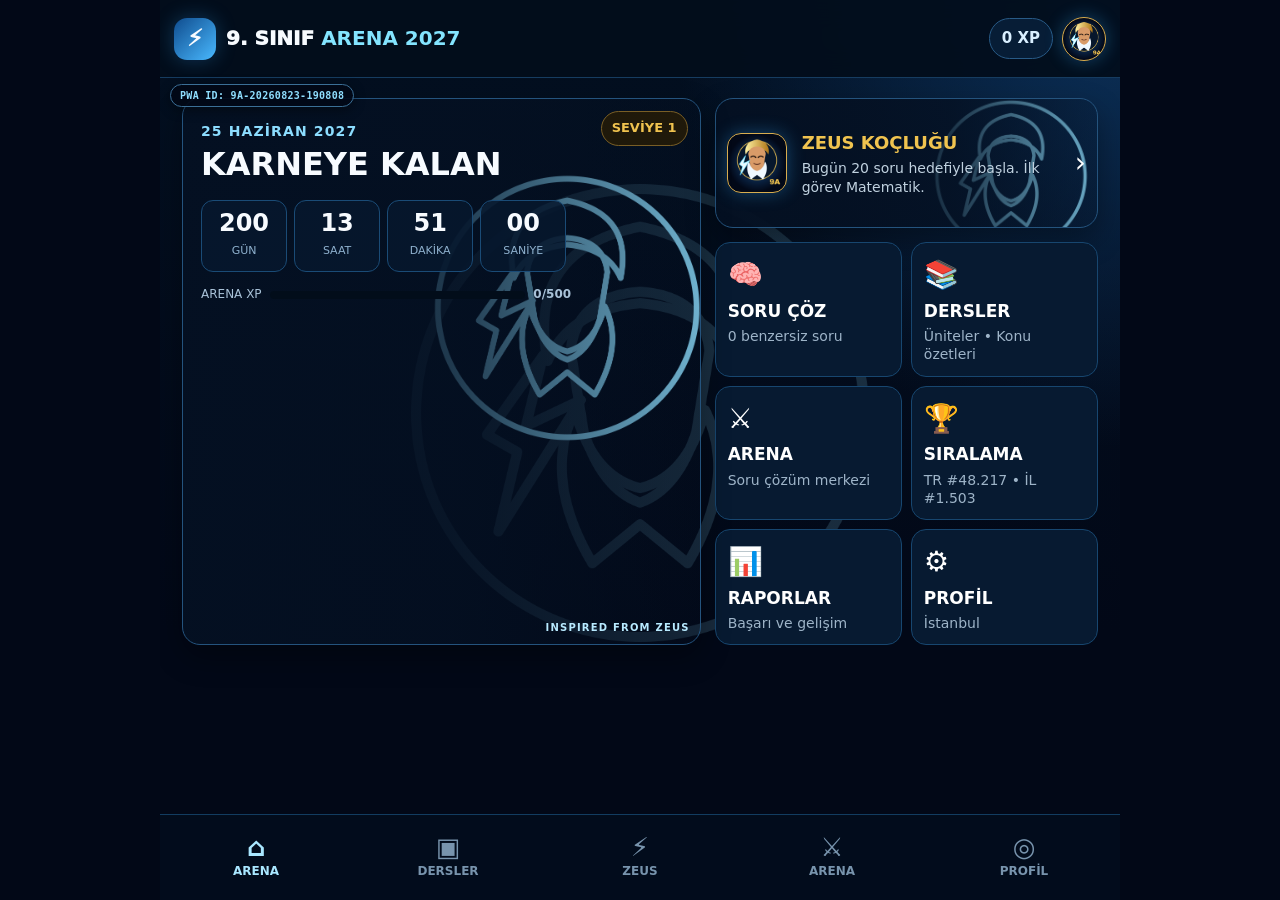
==== commit ec8c1105: "PWA 9A-20260823-190808: görsel asset katmanını yeniden kur" ====
--- a/index.html
+++ b/index.html
@@ -5,13 +5,18 @@
   <meta name="viewport" content="width=device-width,initial-scale=1,viewport-fit=cover,maximum-scale=1,user-scalable=no">
   <meta name="theme-color" content="#020817">
   <title>9. Sınıf Arena 2027</title>
-  <link rel="stylesheet" href="arena-ui.css?v=15">
+  <link rel="manifest" href="manifest.webmanifest?build=9A-20260823-190808">
+  <link rel="icon" type="image/png" sizes="192x192" href="assets/visual-9A-20260823-190808/icon-9A-20260823-190808-192.png">
+  <link rel="apple-touch-icon" sizes="180x180" href="assets/visual-9A-20260823-190808/apple-touch-9A-20260823-190808-180.png">
+  <link rel="stylesheet" href="arena-ui.css?build=9A-20260823-190808">
+  <link id="arenaRevisionCss" rel="stylesheet" href="arena-revision-v11.css?build=9A-20260823-190808">
+  <link id="arenaVisual9A-20260823-190808" rel="stylesheet" href="arena-visual-9A-20260823-190808.css?build=9A-20260823-190808">
   <style>.pwa-build-id{position:absolute;z-index:45;left:10px;top:calc(var(--top) + 6px);padding:5px 9px;border:1px solid #3b6f96;border-radius:999px;background:#020817e8;color:#8fdfff;font:800 10px/1.1 ui-monospace,SFMono-Regular,Consolas,monospace;letter-spacing:.03em;pointer-events:none;box-shadow:0 3px 12px #0006}</style>
 </head>
 <body>
 <div id="app">
   <header class="topbar"><div class="brand"><span class="bolt">⚡</span><span>9. SINIF <b>ARENA 2027</b></span></div><div class="top-right"><span id="xpTop" class="chip">0 XP</span><span class="zeus-avatar" title="Zeus Koçu"></span></div></header>
-  <div class="pwa-build-id">PWA ID: 9A-V15-20260823-1850</div>
+  <div class="pwa-build-id">PWA ID: 9A-20260823-190808</div>
   <main class="view active" id="home"><div class="home-grid"><section class="card hero"><div class="hero-copy"><small>25 HAZİRAN 2027</small><h1>KARNEYE KALAN</h1></div><span class="level">SEVİYE <b id="level">1</b></span><div class="countdown"><div><b id="d">--</b><small>GÜN</small></div><div><b id="h">--</b><small>SAAT</small></div><div><b id="m">--</b><small>DAKİKA</small></div><div><b id="s">--</b><small>SANİYE</small></div></div><div class="xp-row"><span>ARENA XP</span><div class="progress"><i id="xpBar"></i></div><b id="xpText">0/500</b></div><span class="inspired">INSPIRED FROM ZEUS</span></section><button class="card coach-banner" onclick="go('zeus')"><span class="zeus-face"></span><span><b>ZEUS KOÇLUĞU</b><small id="coachHome">Bugünkü hedefini tamamla ve Arena seviyeni yükselt.</small></span><em>›</em></button><section class="quick-grid"><button onclick="startStudy()"><i>🧠</i><b>SORU ÇÖZ</b><small id="solvedHome">0 soru</small></button><button onclick="go('lessons')"><i>📚</i><b>DERSLER</b><small>Üniteler • Konu özetleri</small></button><button onclick="go('exams')"><i>⚔️</i><b>ARENA</b><small>Soru çözüm merkezi</small></button><button onclick="openProfile('rank')"><i>🏆</i><b>SIRALAMA</b><small id="rankHome">TR #-- • İL #--</small></button><button onclick="openProfile('report')"><i>📊</i><b>RAPORLAR</b><small>Başarı ve gelişim</small></button><button onclick="openProfile('settings')"><i>⚙️</i><b>PROFİL</b><small id="provinceHome">İstanbul</small></button></section></div></main>
   <main class="view" id="lessons"><div class="view-title"><h2>Ders Tekrarı</h2><small>Üniteler • konular • geniş özetler</small></div><div class="lesson-grid" id="lessonGrid"></div></main>
   <main class="view" id="zeus"><div class="view-title"><h2>Zeus Koçluğu</h2><small>Kişisel çalışma rehberi</small></div><div class="zeus-grid"><section class="card zeus-hero"><span class="zeus-big"></span><div><h3>BUGÜNÜN MESAJI</h3><p id="zeusMessage">Disiplin, ilhamdan daha güvenilir bir güçtür.</p><div class="mini-pills"><span id="goalPill">🎯 0/20</span><span id="streakPill">🔥 1 gün</span></div></div></section><section class="card tasks"><h4>BUGÜNKÜ ÇALIŞMA PLANI</h4><button onclick="startSubject('Matematik')"><i>√x</i><span><b>Matematik • 10 soru</b><small>Sayılar ve nicelikler</small></span><em>BAŞLA</em></button><button onclick="startSubject('Türk Dili ve Edebiyatı')"><i>📖</i><span><b>Türk Dili • 5 soru</b><small>Anlam ve yorum</small></span><em>BAŞLA</em></button><button id="weakTask"><i>⚛</i><span><b id="weakTitle">Fizik • 5 soru</b><small id="weakSub">Zayıf konu takviyesi</small></span><em>BAŞLA</em></button></section><section class="tool-grid"><button onclick="coachTool('program')"><b>📅 Program Oluştur</b><small>Günlük hedefleri düzenle</small></button><button onclick="coachTool('strategy')"><b>🎯 Sınav Stratejisi</b><small>Süre ve soru sırası</small></button><button onclick="openProfile('report')"><b>📈 Performans</b><small>Zayıf dersleri gör</small></button><button onclick="coachTool('motivation')"><b>⚡ Motivasyon</b><small>Zeus’tan mesaj</small></button></section></div></main>
@@ -23,4 +28,4 @@
   <div class="overlay" id="openOverlay"><section class="modal open-modal"><header><small id="openTitle">ARENA</small><b id="openTimer">40:00</b></header><div class="progress"><i id="openProgress"></i></div><div class="card open-paper"><p id="openQuestion"></p><textarea id="openAnswer" placeholder="Cevabını ve gerekçeni buraya yaz..."></textarea></div><footer><button onclick="openPrev()">← Önceki</button><button onclick="rubric()">Puanlama</button><button id="openNext" onclick="openNext()">Sonraki →</button></footer></section></div>
   <div class="overlay" id="infoOverlay"><section class="modal info-modal"><small id="infoKicker">ZEUS</small><h3 id="infoTitle">Bilgi</h3><p id="infoText"></p><div id="infoBox"></div><button onclick="closeInfo()">TAMAM</button></section></div><div class="toast" id="toast"></div>
 </div>
-<script src="app.js?v=15"></script><script src="mobile-results.js?v=15"></script><script src="data/verified-question-bank-v1.js?v=150"></script><script src="data/verified-question-bank-v1-five-options.js?v=150"></script><script src="data/verified-question-bank-v2-extra.js?v=150"></script><script src="active-question-engine-v2.js?v=150"></script></body></html>+<script src="app.js?build=9A-20260823-190808"></script><script src="mobile-results.js?build=9A-20260823-190808"></script><script src="data/verified-question-bank-v1.js?build=9A-20260823-190808"></script><script src="data/verified-question-bank-v1-five-options.js?build=9A-20260823-190808"></script><script src="data/verified-question-bank-v2-extra.js?build=9A-20260823-190808"></script><script src="active-question-engine-v2.js?build=9A-20260823-190808"></script><script>if('serviceWorker' in navigator)addEventListener('load',()=>navigator.serviceWorker.register('./sw.js?build=9A-20260823-190808',{scope:'./'}).catch(()=>{}));</script></body></html>
--- a/arena-ui.css
+++ b/arena-ui.css
@@ -1 +1 @@
-:root{--bg:#020817;--surface:#071a31;--surface2:#0b2748;--line:#24537d;--blue:#3bb8ff;--cyan:#83e4ff;--gold:#f0c34f;--text:#f7fbff;--muted:#a9bfd2;--ok:#31d3a6;--bad:#ff7080;--top:72px;--nav:82px;--radius:18px}*{box-sizing:border-box;-webkit-tap-highlight-color:transparent}html,body{margin:0;min-height:100%;background:#020817;color:var(--text);font-family:Inter,system-ui,-apple-system,"Segoe UI",sans-serif;font-size:18px;line-height:1.45}body{overflow:hidden}button,input,select,textarea{font:inherit}button{cursor:pointer}#app{position:relative;width:100%;height:100dvh;max-width:560px;margin:auto;overflow:hidden;background:radial-gradient(circle at 100% 0,#0c315a 0,transparent 34%),linear-gradient(#031021,#020817 70%)}.topbar{position:absolute;inset:0 0 auto;height:var(--top);z-index:30;display:flex;align-items:center;justify-content:space-between;padding:0 14px;border-bottom:1px solid #163c60;background:#030d1bed;backdrop-filter:blur(14px)}.brand{display:flex;gap:10px;align-items:center;font-size:20px;font-weight:950}.brand b{color:var(--cyan)}.bolt{width:42px;height:42px;border-radius:13px;display:grid;place-items:center;background:linear-gradient(135deg,#0f4c8e,#49b9ff);font-size:23px;box-shadow:0 0 20px #36aaff45}.top-right{display:flex;gap:9px;align-items:center}.chip{font-size:15px;font-weight:900;padding:9px 12px;border:1px solid #285a86;border-radius:999px;background:#071d36;color:#d9efff}.zeus-avatar,.zeus-face,.zeus-big{background-image:url('zeus.svg');background-size:cover;background-position:center 20%;border:1px solid #d8ad4f;box-shadow:0 0 18px #37adff55}.zeus-avatar{width:44px;height:44px;border-radius:50%}.view{position:absolute;inset:var(--top) 0 var(--nav);display:none;overflow-x:hidden;overflow-y:auto;padding:14px 14px 28px;-webkit-overflow-scrolling:touch}.view.active{display:block}.view::before{content:"";position:absolute;left:8%;right:8%;top:10%;height:72%;background:url('zeus.svg') center 16%/contain no-repeat;opacity:.09;pointer-events:none}.view>*{position:relative;z-index:1}.view-title{display:flex;align-items:flex-end;justify-content:space-between;gap:12px;margin:0 0 12px}.view-title h2{margin:0;font-size:28px;line-height:1.08}.view-title small{font-size:14px;line-height:1.25;color:var(--muted);text-align:right}.card{background:linear-gradient(180deg,rgba(10,37,69,.96),rgba(6,22,43,.96));border:1px solid var(--line);border-radius:var(--radius);box-shadow:0 12px 30px #0005}.progress{height:8px;border-radius:99px;background:#020d1a;overflow:hidden}.progress i{display:block;height:100%;width:0;background:linear-gradient(90deg,#278fe8,#72ddff);border-radius:99px}.home-grid{display:flex;flex-direction:column;gap:12px}.hero{position:relative;min-height:230px;overflow:hidden;padding:18px;background-image:linear-gradient(90deg,rgba(6,21,45,.96),rgba(6,21,45,.70) 55%,rgba(6,21,45,.10)),url('zeus.svg');background-repeat:no-repeat;background-size:auto,55% auto;background-position:center,110% 34%}.hero-copy small{font-size:14px;color:#8cddff;letter-spacing:.08em;font-weight:900}.hero-copy h1{font-size:32px;line-height:1;margin:5px 0 0}.level{position:absolute;right:12px;top:12px;border:1px solid #795e25;background:#241b08dd;color:var(--gold);border-radius:999px;font-size:13px;font-weight:900;padding:7px 10px}.countdown{display:grid;grid-template-columns:repeat(4,1fr);gap:7px;margin-top:20px;width:76%}.countdown div{padding:10px 3px;text-align:center;border:1px solid #1a4b76;border-radius:12px;background:#06182edd}.countdown b{display:block;font-size:24px;line-height:1}.countdown small{font-size:11px;color:#8fb1ce}.xp-row{display:flex;gap:8px;align-items:center;width:77%;margin-top:14px}.xp-row span,.xp-row b{font-size:12px;color:#a9c2d8}.xp-row .progress{flex:1}.inspired{position:absolute;right:10px;bottom:9px;font-size:10px;letter-spacing:.12em;color:#b8eaff;font-weight:900}.coach-banner{display:grid;grid-template-columns:64px 1fr auto;align-items:center;gap:11px;min-height:96px;padding:11px;text-align:left;color:#fff;background-image:linear-gradient(90deg,rgba(6,22,43,.98),rgba(6,22,43,.78) 64%,rgba(6,22,43,.18)),url('zeus.svg');background-size:auto,44% auto;background-repeat:no-repeat;background-position:center,100% 25%}.zeus-face{width:60px;height:60px;border-radius:14px}.coach-banner b{display:block;color:var(--gold);font-size:18px}.coach-banner small{display:block;font-size:14px;line-height:1.35;color:#c0d1df;margin-top:3px}.coach-banner em{font-style:normal;font-size:28px}.quick-grid{display:grid;grid-template-columns:1fr 1fr;gap:9px}.quick-grid button{border:1px solid #17466f;border-radius:15px;background:#071a31;color:#fff;text-align:left;padding:12px;display:flex;flex-direction:column;gap:6px;min-height:112px}.quick-grid i{font-style:normal;font-size:28px}.quick-grid b{font-size:17px;line-height:1.15}.quick-grid small{font-size:14px;line-height:1.3;color:#9eb4c8}.lesson-grid{display:grid;grid-template-columns:1fr 1fr;gap:10px}.lesson{position:relative;min-height:132px;border:1px solid #1b4c77;border-radius:16px;background:#08203c;color:#fff;display:flex;flex-direction:column;align-items:center;justify-content:center;text-align:center;padding:12px}.lesson>i{font-style:normal;font-size:32px}.lesson>b{font-size:16px;line-height:1.2;margin-top:6px}.lesson>small{font-size:13px;line-height:1.25;color:#9bb3c9;margin-top:4px}.note-badge{position:absolute;right:6px;top:6px;border:1px solid #54aadc;border-radius:8px;background:#04152ce8;color:#aee5ff;font-size:11px;font-weight:900;padding:4px 6px}.lesson:nth-child(1){background:linear-gradient(145deg,#0c3974,#081d3b)}.lesson:nth-child(2){background:linear-gradient(145deg,#6d2832,#2c151c)}.lesson:nth-child(3){background:linear-gradient(145deg,#0e586e,#092635)}.lesson:nth-child(4){background:linear-gradient(145deg,#1a5c49,#0d2922)}.lesson:nth-child(5){background:linear-gradient(145deg,#396228,#172a14)}.lesson:nth-child(6){background:linear-gradient(145deg,#79501f,#30200f)}.lesson:nth-child(7){background:linear-gradient(145deg,#155d78,#092b38)}.lesson:nth-child(8){background:linear-gradient(145deg,#4f3279,#24183b)}.lesson:nth-child(9){background:linear-gradient(145deg,#5a5a2b,#282813)}.zeus-grid,.exam-grid{display:flex;flex-direction:column;gap:10px}.zeus-hero{padding:14px;display:grid;grid-template-columns:96px 1fr;gap:13px;align-items:center}.zeus-big{width:92px;height:92px;border-radius:18px}.zeus-hero h3{font-size:19px;margin:0;color:var(--gold)}.zeus-hero p{font-size:15px;line-height:1.45;margin:6px 0;color:#c4d5e3}.mini-pills{display:flex;gap:6px;flex-wrap:wrap}.mini-pills span{font-size:13px;padding:5px 8px;border:1px solid #254b6c;border-radius:999px;background:#041326}.tasks{padding:11px;display:flex;flex-direction:column;gap:7px}.tasks h4{font-size:15px;letter-spacing:.05em;color:#7ecfff;margin:0 0 2px}.tasks button{display:grid;grid-template-columns:44px 1fr auto;gap:9px;align-items:center;border:1px solid #153d63;background:#06182d;color:#fff;border-radius:12px;padding:10px;text-align:left;min-height:74px}.tasks i{font-style:normal;width:40px;height:40px;border-radius:9px;background:#0b2d4f;display:grid;place-items:center;font-size:22px}.tasks b{font-size:15px}.tasks small{display:block;font-size:13px;line-height:1.25;color:#90a9c0;margin-top:2px}.tasks em{font-style:normal;font-size:12px;color:#9bdcff;font-weight:900}.tool-grid{display:grid;grid-template-columns:1fr 1fr;gap:8px}.tool-grid button{border:1px solid #17466d;background:#071a31;border-radius:13px;color:#fff;text-align:left;padding:11px;min-height:88px}.tool-grid b{font-size:15px;display:block}.tool-grid small{font-size:13px;line-height:1.3;color:#96afc6;display:block;margin-top:4px}.exam-card{padding:12px;display:grid;grid-template-columns:54px 1fr auto;gap:10px;align-items:center;min-height:112px}.exam-card>i{font-style:normal;width:50px;height:50px;display:grid;place-items:center;border-radius:13px;background:#0b2d50;border:1px solid #2a5f8c;font-size:25px}.exam-card span b{font-size:16px;display:block}.exam-card small{font-size:13px;line-height:1.35;color:#9eb6cc;display:block;margin-top:4px}.exam-card button,.exam-bottom button,.settings>button,.premium button{border:0;border-radius:11px;background:linear-gradient(135deg,#197bd9,#40b5ff);color:#fff;font-size:14px;font-weight:900;padding:11px 12px}.literature>i{background:#4c2028;border-color:#83505b}.literature button{background:linear-gradient(135deg,#8e2f49,#ed6077)}.exam-bottom{padding:10px;display:grid;grid-template-columns:1fr 1fr;gap:8px;align-items:center}.exam-bottom div{text-align:center;border:1px solid #153d62;background:#06182d;border-radius:11px;padding:8px}.exam-bottom b{display:block;font-size:24px}.exam-bottom small{font-size:12px;color:#91a9bf}.exam-bottom button{grid-column:1/-1;min-height:48px}.tabs{display:grid;grid-template-columns:repeat(3,1fr);gap:6px;margin-bottom:10px;position:sticky;top:0;z-index:5;background:#020817;padding:2px 0 8px}.tabs button{border:1px solid #1b4a75;background:#071a31;color:#8da7be;border-radius:10px;padding:10px 4px;font-size:13px;font-weight:900}.tabs button.active{background:#0d3a66;color:#fff;border-color:#58b9f6}.pane{display:none!important}.pane.active{display:block!important}.pane.settings.active{display:flex!important;flex-direction:column;gap:10px}.rank-pair{display:grid;grid-template-columns:1fr 1fr;gap:8px}.rank-card{padding:12px}.rank-card small{font-size:12px;color:#9db5cb;font-weight:900}.rank-card>b{display:block;font-size:30px;color:#87ddff}.rank-card span{font-size:13px;color:#afc3d5}.leaderboard{padding:10px;margin-top:8px}.leaderboard h4{font-size:15px;color:#7ecfff;letter-spacing:.05em;margin:0 0 8px}.leaderboard div{display:grid;grid-template-columns:30px 1fr auto;align-items:center;border-radius:9px;background:#06172a;padding:8px;font-size:14px;margin-top:5px}.leaderboard .me{border:1px solid #3b90cf;background:#092946}.leaderboard em{font-style:normal;color:#a9bfd1}.demo-note{padding:11px;font-size:13px;line-height:1.45;color:#9db3c7;margin-top:8px}.demo-note b{color:#f0c34f}.report-top{display:grid;grid-template-columns:repeat(3,1fr);gap:7px}.report-top div{text-align:center;border:1px solid #173e62;background:#07182c;border-radius:11px;padding:10px 6px}.report-top b{display:block;font-size:25px}.report-top small{font-size:12px;color:#91aac0}.bars{padding:11px;margin-top:8px}.bars h4{font-size:14px;color:#7ecfff;margin:0 0 8px}.bar-row{display:grid;grid-template-columns:110px 1fr 42px;gap:7px;align-items:center;font-size:13px;margin-top:8px}.bar-row b{white-space:nowrap;overflow:hidden;text-overflow:ellipsis}.bar-row span{text-align:right;color:#b6cada}.settings label{display:flex;flex-direction:column;border:1px solid #17466f;background:#071a31;border-radius:13px;padding:11px;font-size:13px;color:#98b1c7;font-weight:900}.settings input,.settings select{margin-top:6px;width:100%;border:1px solid #28577f;background:#05162b;color:#fff;border-radius:9px;padding:11px;font-size:17px;outline:none}.system-card{border:1px solid #24537d;background:rgba(7,26,49,.94);border-radius:14px;padding:14px;color:#eaf6ff}.system-card b{display:block;font-size:17px;margin-bottom:7px;color:#79ddff}.system-card p{font-size:14px;line-height:1.5;margin:0}.system-card strong{color:#f0c34f}.premium{display:grid;grid-template-columns:1fr auto;align-items:center;gap:8px;padding:11px;border:1px solid #725a25;background:linear-gradient(135deg,#2b220d,#09182c);border-radius:14px}.premium b{font-size:15px;color:#f0c34f;display:block}.premium small{font-size:13px;line-height:1.3;color:#c9b87c}.premium button{background:linear-gradient(135deg,#9a711d,#f0c34f);color:#07101c}.bottom-nav{position:absolute;left:0;right:0;bottom:0;height:var(--nav);z-index:30;display:grid;grid-template-columns:repeat(5,1fr);border-top:1px solid #123c60;background:#030d1cf7;padding-bottom:env(safe-area-inset-bottom)}.bottom-nav button{border:0;background:transparent;color:#7894ad;display:flex;flex-direction:column;align-items:center;justify-content:center;gap:3px;font-size:12px;font-weight:900}.bottom-nav i{font-style:normal;font-size:26px;line-height:1}.bottom-nav button.active{color:#a9e7ff}.overlay{position:absolute;inset:0;z-index:100;display:none;align-items:flex-start;justify-content:center;background:#000815ef;backdrop-filter:blur(12px);overflow-y:auto}.overlay.show{display:flex}.modal{width:100%;max-width:560px;min-height:100dvh;border:0;background:linear-gradient(#0a2646,#061425);box-shadow:none}.question-modal{position:relative;padding:18px 15px 24px}.question-modal:before{content:"";position:absolute;inset:10% 0 8%;background:url('zeus.svg') center 15%/90% auto no-repeat;opacity:.11;pointer-events:none}.question-modal>*{position:relative;z-index:1}.question-head{display:grid;grid-template-columns:1fr auto;gap:10px;align-items:center;margin-bottom:14px}.question-head>span{font-size:15px;font-weight:900;padding:7px 9px;border:1px solid #244d74;border-radius:999px;background:#071b31}.question-head .progress{grid-column:1/-1}.question-head>b{grid-column:1/-1;text-align:right;font-size:14px;color:#a7c0d7}.question-card{padding:16px}.question-meta{display:flex;justify-content:space-between;gap:12px}.question-meta small{font-size:14px;color:#7ed0ff;font-weight:900}.question-meta b{font-size:15px;color:#f0c34f}.question-card h3{font-size:24px;line-height:1.42;margin:10px 0 18px}.options{display:grid;gap:11px}.option{border:1px solid #1b4a75;background:#071d36;color:#edf7ff;border-radius:15px;padding:12px 13px;display:grid;grid-template-columns:42px 1fr;align-items:center;gap:11px;text-align:left;font-size:19px;line-height:1.35;min-height:64px}.option i{font-style:normal;width:38px;height:38px;border-radius:50%;display:grid;place-items:center;background:#0c3156;color:#85d7ff;font-weight:950}.option.selected{border-color:#66c9ff;background:#0b3762}.option.correct{border-color:#31d3a6;background:#0b3933}.option.wrong{border-color:#ff7080;background:#441e29}.question-actions,.note-modal footer,.open-modal footer{display:grid;grid-template-columns:1fr 1fr;gap:9px;margin-top:14px}.question-actions button,.note-modal footer button,.open-modal footer button,.info-modal button{border:1px solid #28577f;border-radius:11px;background:#09284a;color:#fff;font-size:16px;font-weight:900;padding:11px;min-height:52px}.question-actions button:last-child,.note-modal footer button:last-child,.open-modal footer button:last-child,.info-modal button{border:0;background:linear-gradient(135deg,#197bd9,#40b5ff)}#nextQuestion{grid-column:1/-1}.note-modal,.open-modal,.info-modal{padding:16px}.note-modal header{display:grid;grid-template-columns:54px 1fr auto;gap:9px;align-items:center}.note-modal header .zeus-face{width:50px;height:50px}.note-modal header small{font-size:13px;color:#78d4ff;font-weight:900}.note-modal header h3{font-size:20px;margin:1px 0}.note-modal header>b{font-size:14px;color:#f0c34f}.note-modal>h4{font-size:18px;color:#f0c34f;margin:10px 0;border:1px solid #244f75;background:#071b32;border-radius:10px;padding:9px}.note-grid{display:grid;grid-template-columns:1fr;gap:8px}.note-grid article{border:1px solid #19466f;background:#06182d;border-radius:11px;padding:10px}.note-grid article>b{font-size:12px;letter-spacing:.06em;color:#73d3ff;display:block;margin-bottom:4px}.note-grid p{font-size:16px;line-height:1.5;margin:0;color:#d5e5f2}.note-grid .example{border-color:#3f6f4e;background:#09271f}.note-grid .warning{border-color:#79572a;background:#2a1d0b}.open-modal header{display:flex;justify-content:space-between;align-items:center}.open-modal header small{font-size:14px;color:#78d4ff;font-weight:900}.open-modal header b{font-size:18px;color:#f0c34f}.open-paper{padding:12px;margin-top:12px}.open-paper p{font-size:19px;line-height:1.45;margin:0 0 10px}.open-paper textarea{width:100%;min-height:280px;resize:vertical;border:0;border-radius:11px;padding:12px;background:#f5f7fa;color:#152033;font-size:17px;line-height:1.45;outline:none}.info-modal small{font-size:13px;color:#78d4ff;font-weight:900}.info-modal h3{font-size:24px;margin:4px 0}.info-modal p,.info-modal div{font-size:16px;line-height:1.5;color:#c7d9e8}.info-modal div{border:1px solid #1d4b73;background:#05172b;border-radius:11px;padding:10px;margin:8px 0}.info-modal button{width:100%}.toast{position:absolute;left:50%;bottom:92px;z-index:150;transform:translate(-50%,10px);opacity:0;pointer-events:none;transition:.2s;border:1px solid #3675a6;border-radius:999px;background:#092946;color:#e8f6ff;padding:9px 12px;font-size:14px;font-weight:850;max-width:92%;text-align:center}.toast.show{opacity:1;transform:translate(-50%,0)}@media(min-width:700px){:root{--top:78px;--nav:86px}#app{max-width:960px}.view{padding:20px 22px 30px}.home-grid{display:grid;grid-template-columns:1.15fr .85fr;gap:14px}.hero{grid-row:span 2;min-height:430px}.coach-banner{min-height:130px}.quick-grid{grid-template-columns:repeat(2,1fr)}.lesson-grid{grid-template-columns:repeat(3,1fr)}.lesson{min-height:150px}.zeus-grid,.exam-grid{display:grid;grid-template-columns:1fr 1fr}.zeus-hero,.tasks{grid-column:1/-1}.question-modal,.note-modal,.open-modal,.info-modal{max-width:760px}.question-card h3{font-size:27px}.option{font-size:21px}}+:root{--bg:#020817;--surface:#071a31;--surface2:#0b2748;--line:#24537d;--blue:#3bb8ff;--cyan:#83e4ff;--gold:#f0c34f;--text:#f7fbff;--muted:#a9bfd2;--ok:#31d3a6;--bad:#ff7080;--top:72px;--nav:82px;--radius:18px}*{box-sizing:border-box;-webkit-tap-highlight-color:transparent}html,body{margin:0;min-height:100%;background:#020817;color:var(--text);font-family:Inter,system-ui,-apple-system,"Segoe UI",sans-serif;font-size:18px;line-height:1.45}body{overflow:hidden}button,input,select,textarea{font:inherit}button{cursor:pointer}#app{position:relative;width:100%;height:100dvh;max-width:560px;margin:auto;overflow:hidden;background:radial-gradient(circle at 100% 0,#0c315a 0,transparent 34%),linear-gradient(#031021,#020817 70%)}.topbar{position:absolute;inset:0 0 auto;height:var(--top);z-index:30;display:flex;align-items:center;justify-content:space-between;padding:0 14px;border-bottom:1px solid #163c60;background:#030d1bed;backdrop-filter:blur(14px)}.brand{display:flex;gap:10px;align-items:center;font-size:20px;font-weight:950}.brand b{color:var(--cyan)}.bolt{width:42px;height:42px;border-radius:13px;display:grid;place-items:center;background:linear-gradient(135deg,#0f4c8e,#49b9ff);font-size:23px;box-shadow:0 0 20px #36aaff45}.top-right{display:flex;gap:9px;align-items:center}.chip{font-size:15px;font-weight:900;padding:9px 12px;border:1px solid #285a86;border-radius:999px;background:#071d36;color:#d9efff}.zeus-avatar,.zeus-face,.zeus-big{background-image:url('assets/visual-9A-20260823-190808/hero-9A-20260823-190808.png');background-size:cover;background-position:center 20%;border:1px solid #d8ad4f;box-shadow:0 0 18px #37adff55}.zeus-avatar{width:44px;height:44px;border-radius:50%}.view{position:absolute;inset:var(--top) 0 var(--nav);display:none;overflow-x:hidden;overflow-y:auto;padding:14px 14px 28px;-webkit-overflow-scrolling:touch}.view.active{display:block}.view::before{content:"";position:absolute;left:8%;right:8%;top:10%;height:72%;background:url('assets/visual-9A-20260823-190808/hero-9A-20260823-190808.png') center 16%/contain no-repeat;opacity:.09;pointer-events:none}.view>*{position:relative;z-index:1}.view-title{display:flex;align-items:flex-end;justify-content:space-between;gap:12px;margin:0 0 12px}.view-title h2{margin:0;font-size:28px;line-height:1.08}.view-title small{font-size:14px;line-height:1.25;color:var(--muted);text-align:right}.card{background:linear-gradient(180deg,rgba(10,37,69,.96),rgba(6,22,43,.96));border:1px solid var(--line);border-radius:var(--radius);box-shadow:0 12px 30px #0005}.progress{height:8px;border-radius:99px;background:#020d1a;overflow:hidden}.progress i{display:block;height:100%;width:0;background:linear-gradient(90deg,#278fe8,#72ddff);border-radius:99px}.home-grid{display:flex;flex-direction:column;gap:12px}.hero{position:relative;min-height:230px;overflow:hidden;padding:18px;background-image:linear-gradient(90deg,rgba(6,21,45,.96),rgba(6,21,45,.70) 55%,rgba(6,21,45,.10)),url('assets/visual-9A-20260823-190808/hero-9A-20260823-190808.png');background-repeat:no-repeat;background-size:auto,55% auto;background-position:center,110% 34%}.hero-copy small{font-size:14px;color:#8cddff;letter-spacing:.08em;font-weight:900}.hero-copy h1{font-size:32px;line-height:1;margin:5px 0 0}.level{position:absolute;right:12px;top:12px;border:1px solid #795e25;background:#241b08dd;color:var(--gold);border-radius:999px;font-size:13px;font-weight:900;padding:7px 10px}.countdown{display:grid;grid-template-columns:repeat(4,1fr);gap:7px;margin-top:20px;width:76%}.countdown div{padding:10px 3px;text-align:center;border:1px solid #1a4b76;border-radius:12px;background:#06182edd}.countdown b{display:block;font-size:24px;line-height:1}.countdown small{font-size:11px;color:#8fb1ce}.xp-row{display:flex;gap:8px;align-items:center;width:77%;margin-top:14px}.xp-row span,.xp-row b{font-size:12px;color:#a9c2d8}.xp-row .progress{flex:1}.inspired{position:absolute;right:10px;bottom:9px;font-size:10px;letter-spacing:.12em;color:#b8eaff;font-weight:900}.coach-banner{display:grid;grid-template-columns:64px 1fr auto;align-items:center;gap:11px;min-height:96px;padding:11px;text-align:left;color:#fff;background-image:linear-gradient(90deg,rgba(6,22,43,.98),rgba(6,22,43,.78) 64%,rgba(6,22,43,.18)),url('assets/visual-9A-20260823-190808/hero-9A-20260823-190808.png');background-size:auto,44% auto;background-repeat:no-repeat;background-position:center,100% 25%}.zeus-face{width:60px;height:60px;border-radius:14px}.coach-banner b{display:block;color:var(--gold);font-size:18px}.coach-banner small{display:block;font-size:14px;line-height:1.35;color:#c0d1df;margin-top:3px}.coach-banner em{font-style:normal;font-size:28px}.quick-grid{display:grid;grid-template-columns:1fr 1fr;gap:9px}.quick-grid button{border:1px solid #17466f;border-radius:15px;background:#071a31;color:#fff;text-align:left;padding:12px;display:flex;flex-direction:column;gap:6px;min-height:112px}.quick-grid i{font-style:normal;font-size:28px}.quick-grid b{font-size:17px;line-height:1.15}.quick-grid small{font-size:14px;line-height:1.3;color:#9eb4c8}.lesson-grid{display:grid;grid-template-columns:1fr 1fr;gap:10px}.lesson{position:relative;min-height:132px;border:1px solid #1b4c77;border-radius:16px;background:#08203c;color:#fff;display:flex;flex-direction:column;align-items:center;justify-content:center;text-align:center;padding:12px}.lesson>i{font-style:normal;font-size:32px}.lesson>b{font-size:16px;line-height:1.2;margin-top:6px}.lesson>small{font-size:13px;line-height:1.25;color:#9bb3c9;margin-top:4px}.note-badge{position:absolute;right:6px;top:6px;border:1px solid #54aadc;border-radius:8px;background:#04152ce8;color:#aee5ff;font-size:11px;font-weight:900;padding:4px 6px}.lesson:nth-child(1){background:linear-gradient(145deg,#0c3974,#081d3b)}.lesson:nth-child(2){background:linear-gradient(145deg,#6d2832,#2c151c)}.lesson:nth-child(3){background:linear-gradient(145deg,#0e586e,#092635)}.lesson:nth-child(4){background:linear-gradient(145deg,#1a5c49,#0d2922)}.lesson:nth-child(5){background:linear-gradient(145deg,#396228,#172a14)}.lesson:nth-child(6){background:linear-gradient(145deg,#79501f,#30200f)}.lesson:nth-child(7){background:linear-gradient(145deg,#155d78,#092b38)}.lesson:nth-child(8){background:linear-gradient(145deg,#4f3279,#24183b)}.lesson:nth-child(9){background:linear-gradient(145deg,#5a5a2b,#282813)}.zeus-grid,.exam-grid{display:flex;flex-direction:column;gap:10px}.zeus-hero{padding:14px;display:grid;grid-template-columns:96px 1fr;gap:13px;align-items:center}.zeus-big{width:92px;height:92px;border-radius:18px}.zeus-hero h3{font-size:19px;margin:0;color:var(--gold)}.zeus-hero p{font-size:15px;line-height:1.45;margin:6px 0;color:#c4d5e3}.mini-pills{display:flex;gap:6px;flex-wrap:wrap}.mini-pills span{font-size:13px;padding:5px 8px;border:1px solid #254b6c;border-radius:999px;background:#041326}.tasks{padding:11px;display:flex;flex-direction:column;gap:7px}.tasks h4{font-size:15px;letter-spacing:.05em;color:#7ecfff;margin:0 0 2px}.tasks button{display:grid;grid-template-columns:44px 1fr auto;gap:9px;align-items:center;border:1px solid #153d63;background:#06182d;color:#fff;border-radius:12px;padding:10px;text-align:left;min-height:74px}.tasks i{font-style:normal;width:40px;height:40px;border-radius:9px;background:#0b2d4f;display:grid;place-items:center;font-size:22px}.tasks b{font-size:15px}.tasks small{display:block;font-size:13px;line-height:1.25;color:#90a9c0;margin-top:2px}.tasks em{font-style:normal;font-size:12px;color:#9bdcff;font-weight:900}.tool-grid{display:grid;grid-template-columns:1fr 1fr;gap:8px}.tool-grid button{border:1px solid #17466d;background:#071a31;border-radius:13px;color:#fff;text-align:left;padding:11px;min-height:88px}.tool-grid b{font-size:15px;display:block}.tool-grid small{font-size:13px;line-height:1.3;color:#96afc6;display:block;margin-top:4px}.exam-card{padding:12px;display:grid;grid-template-columns:54px 1fr auto;gap:10px;align-items:center;min-height:112px}.exam-card>i{font-style:normal;width:50px;height:50px;display:grid;place-items:center;border-radius:13px;background:#0b2d50;border:1px solid #2a5f8c;font-size:25px}.exam-card span b{font-size:16px;display:block}.exam-card small{font-size:13px;line-height:1.35;color:#9eb6cc;display:block;margin-top:4px}.exam-card button,.exam-bottom button,.settings>button,.premium button{border:0;border-radius:11px;background:linear-gradient(135deg,#197bd9,#40b5ff);color:#fff;font-size:14px;font-weight:900;padding:11px 12px}.literature>i{background:#4c2028;border-color:#83505b}.literature button{background:linear-gradient(135deg,#8e2f49,#ed6077)}.exam-bottom{padding:10px;display:grid;grid-template-columns:1fr 1fr;gap:8px;align-items:center}.exam-bottom div{text-align:center;border:1px solid #153d62;background:#06182d;border-radius:11px;padding:8px}.exam-bottom b{display:block;font-size:24px}.exam-bottom small{font-size:12px;color:#91a9bf}.exam-bottom button{grid-column:1/-1;min-height:48px}.tabs{display:grid;grid-template-columns:repeat(3,1fr);gap:6px;margin-bottom:10px;position:sticky;top:0;z-index:5;background:#020817;padding:2px 0 8px}.tabs button{border:1px solid #1b4a75;background:#071a31;color:#8da7be;border-radius:10px;padding:10px 4px;font-size:13px;font-weight:900}.tabs button.active{background:#0d3a66;color:#fff;border-color:#58b9f6}.pane{display:none!important}.pane.active{display:block!important}.pane.settings.active{display:flex!important;flex-direction:column;gap:10px}.rank-pair{display:grid;grid-template-columns:1fr 1fr;gap:8px}.rank-card{padding:12px}.rank-card small{font-size:12px;color:#9db5cb;font-weight:900}.rank-card>b{display:block;font-size:30px;color:#87ddff}.rank-card span{font-size:13px;color:#afc3d5}.leaderboard{padding:10px;margin-top:8px}.leaderboard h4{font-size:15px;color:#7ecfff;letter-spacing:.05em;margin:0 0 8px}.leaderboard div{display:grid;grid-template-columns:30px 1fr auto;align-items:center;border-radius:9px;background:#06172a;padding:8px;font-size:14px;margin-top:5px}.leaderboard .me{border:1px solid #3b90cf;background:#092946}.leaderboard em{font-style:normal;color:#a9bfd1}.demo-note{padding:11px;font-size:13px;line-height:1.45;color:#9db3c7;margin-top:8px}.demo-note b{color:#f0c34f}.report-top{display:grid;grid-template-columns:repeat(3,1fr);gap:7px}.report-top div{text-align:center;border:1px solid #173e62;background:#07182c;border-radius:11px;padding:10px 6px}.report-top b{display:block;font-size:25px}.report-top small{font-size:12px;color:#91aac0}.bars{padding:11px;margin-top:8px}.bars h4{font-size:14px;color:#7ecfff;margin:0 0 8px}.bar-row{display:grid;grid-template-columns:110px 1fr 42px;gap:7px;align-items:center;font-size:13px;margin-top:8px}.bar-row b{white-space:nowrap;overflow:hidden;text-overflow:ellipsis}.bar-row span{text-align:right;color:#b6cada}.settings label{display:flex;flex-direction:column;border:1px solid #17466f;background:#071a31;border-radius:13px;padding:11px;font-size:13px;color:#98b1c7;font-weight:900}.settings input,.settings select{margin-top:6px;width:100%;border:1px solid #28577f;background:#05162b;color:#fff;border-radius:9px;padding:11px;font-size:17px;outline:none}.system-card{border:1px solid #24537d;background:rgba(7,26,49,.94);border-radius:14px;padding:14px;color:#eaf6ff}.system-card b{display:block;font-size:17px;margin-bottom:7px;color:#79ddff}.system-card p{font-size:14px;line-height:1.5;margin:0}.system-card strong{color:#f0c34f}.premium{display:grid;grid-template-columns:1fr auto;align-items:center;gap:8px;padding:11px;border:1px solid #725a25;background:linear-gradient(135deg,#2b220d,#09182c);border-radius:14px}.premium b{font-size:15px;color:#f0c34f;display:block}.premium small{font-size:13px;line-height:1.3;color:#c9b87c}.premium button{background:linear-gradient(135deg,#9a711d,#f0c34f);color:#07101c}.bottom-nav{position:absolute;left:0;right:0;bottom:0;height:var(--nav);z-index:30;display:grid;grid-template-columns:repeat(5,1fr);border-top:1px solid #123c60;background:#030d1cf7;padding-bottom:env(safe-area-inset-bottom)}.bottom-nav button{border:0;background:transparent;color:#7894ad;display:flex;flex-direction:column;align-items:center;justify-content:center;gap:3px;font-size:12px;font-weight:900}.bottom-nav i{font-style:normal;font-size:26px;line-height:1}.bottom-nav button.active{color:#a9e7ff}.overlay{position:absolute;inset:0;z-index:100;display:none;align-items:flex-start;justify-content:center;background:#000815ef;backdrop-filter:blur(12px);overflow-y:auto}.overlay.show{display:flex}.modal{width:100%;max-width:560px;min-height:100dvh;border:0;background:linear-gradient(#0a2646,#061425);box-shadow:none}.question-modal{position:relative;padding:18px 15px 24px}.question-modal:before{content:"";position:absolute;inset:10% 0 8%;background:url('assets/visual-9A-20260823-190808/hero-9A-20260823-190808.png') center 15%/90% auto no-repeat;opacity:.11;pointer-events:none}.question-modal>*{position:relative;z-index:1}.question-head{display:grid;grid-template-columns:1fr auto;gap:10px;align-items:center;margin-bottom:14px}.question-head>span{font-size:15px;font-weight:900;padding:7px 9px;border:1px solid #244d74;border-radius:999px;background:#071b31}.question-head .progress{grid-column:1/-1}.question-head>b{grid-column:1/-1;text-align:right;font-size:14px;color:#a7c0d7}.question-card{padding:16px}.question-meta{display:flex;justify-content:space-between;gap:12px}.question-meta small{font-size:14px;color:#7ed0ff;font-weight:900}.question-meta b{font-size:15px;color:#f0c34f}.question-card h3{font-size:24px;line-height:1.42;margin:10px 0 18px}.options{display:grid;gap:11px}.option{border:1px solid #1b4a75;background:#071d36;color:#edf7ff;border-radius:15px;padding:12px 13px;display:grid;grid-template-columns:42px 1fr;align-items:center;gap:11px;text-align:left;font-size:19px;line-height:1.35;min-height:64px}.option i{font-style:normal;width:38px;height:38px;border-radius:50%;display:grid;place-items:center;background:#0c3156;color:#85d7ff;font-weight:950}.option.selected{border-color:#66c9ff;background:#0b3762}.option.correct{border-color:#31d3a6;background:#0b3933}.option.wrong{border-color:#ff7080;background:#441e29}.question-actions,.note-modal footer,.open-modal footer{display:grid;grid-template-columns:1fr 1fr;gap:9px;margin-top:14px}.question-actions button,.note-modal footer button,.open-modal footer button,.info-modal button{border:1px solid #28577f;border-radius:11px;background:#09284a;color:#fff;font-size:16px;font-weight:900;padding:11px;min-height:52px}.question-actions button:last-child,.note-modal footer button:last-child,.open-modal footer button:last-child,.info-modal button{border:0;background:linear-gradient(135deg,#197bd9,#40b5ff)}#nextQuestion{grid-column:1/-1}.note-modal,.open-modal,.info-modal{padding:16px}.note-modal header{display:grid;grid-template-columns:54px 1fr auto;gap:9px;align-items:center}.note-modal header .zeus-face{width:50px;height:50px}.note-modal header small{font-size:13px;color:#78d4ff;font-weight:900}.note-modal header h3{font-size:20px;margin:1px 0}.note-modal header>b{font-size:14px;color:#f0c34f}.note-modal>h4{font-size:18px;color:#f0c34f;margin:10px 0;border:1px solid #244f75;background:#071b32;border-radius:10px;padding:9px}.note-grid{display:grid;grid-template-columns:1fr;gap:8px}.note-grid article{border:1px solid #19466f;background:#06182d;border-radius:11px;padding:10px}.note-grid article>b{font-size:12px;letter-spacing:.06em;color:#73d3ff;display:block;margin-bottom:4px}.note-grid p{font-size:16px;line-height:1.5;margin:0;color:#d5e5f2}.note-grid .example{border-color:#3f6f4e;background:#09271f}.note-grid .warning{border-color:#79572a;background:#2a1d0b}.open-modal header{display:flex;justify-content:space-between;align-items:center}.open-modal header small{font-size:14px;color:#78d4ff;font-weight:900}.open-modal header b{font-size:18px;color:#f0c34f}.open-paper{padding:12px;margin-top:12px}.open-paper p{font-size:19px;line-height:1.45;margin:0 0 10px}.open-paper textarea{width:100%;min-height:280px;resize:vertical;border:0;border-radius:11px;padding:12px;background:#f5f7fa;color:#152033;font-size:17px;line-height:1.45;outline:none}.info-modal small{font-size:13px;color:#78d4ff;font-weight:900}.info-modal h3{font-size:24px;margin:4px 0}.info-modal p,.info-modal div{font-size:16px;line-height:1.5;color:#c7d9e8}.info-modal div{border:1px solid #1d4b73;background:#05172b;border-radius:11px;padding:10px;margin:8px 0}.info-modal button{width:100%}.toast{position:absolute;left:50%;bottom:92px;z-index:150;transform:translate(-50%,10px);opacity:0;pointer-events:none;transition:.2s;border:1px solid #3675a6;border-radius:999px;background:#092946;color:#e8f6ff;padding:9px 12px;font-size:14px;font-weight:850;max-width:92%;text-align:center}.toast.show{opacity:1;transform:translate(-50%,0)}@media(min-width:700px){:root{--top:78px;--nav:86px}#app{max-width:960px}.view{padding:20px 22px 30px}.home-grid{display:grid;grid-template-columns:1.15fr .85fr;gap:14px}.hero{grid-row:span 2;min-height:430px}.coach-banner{min-height:130px}.quick-grid{grid-template-columns:repeat(2,1fr)}.lesson-grid{grid-template-columns:repeat(3,1fr)}.lesson{min-height:150px}.zeus-grid,.exam-grid{display:grid;grid-template-columns:1fr 1fr}.zeus-hero,.tasks{grid-column:1/-1}.question-modal,.note-modal,.open-modal,.info-modal{max-width:760px}.question-card h3{font-size:27px}.option{font-size:21px}}
--- a/arena-revision-v11.css
+++ b/arena-revision-v11.css
@@ -0,0 +1,4 @@
+/* V12 Ders Tekrarı + ARENA soru merkezi */
+.lesson-summary-list{display:flex;flex-direction:column;gap:14px}.lesson-summary-card{overflow:hidden}.lesson-summary-head{display:flex;align-items:center;gap:12px;padding:14px 14px 10px}.lesson-summary-icon{width:54px;height:54px;border-radius:14px;display:grid;place-items:center;background:#0b3157;border:1px solid #2b6694;font-size:28px}.lesson-summary-head small{display:block;color:#79ddff;font-size:12px;font-weight:900;letter-spacing:.08em}.lesson-summary-head h3{margin:2px 0 0;font-size:22px;line-height:1.2}.unit-list{padding:0 10px 12px}.unit-item{border:1px solid #214f78;border-radius:14px;background:rgba(3,18,34,.88);margin-top:9px;overflow:hidden}.unit-item summary{list-style:none;display:flex;flex-direction:column;gap:3px;padding:13px 14px;cursor:pointer}.unit-item summary::-webkit-details-marker{display:none}.unit-item summary span{font-size:12px;color:#f0c34f;font-weight:900;letter-spacing:.07em}.unit-item summary b{font-size:18px;line-height:1.25}.unit-item[open] summary{background:#0a2848;border-bottom:1px solid #214f78}.unit-body{padding:14px}.unit-body h4{margin:0 0 5px;color:#83e4ff;font-size:15px}.unit-body p{margin:0 0 14px;color:#d9e7f3;font-size:16px;line-height:1.58}.unit-caution{border:1px solid #735a27;background:#2a1d0d;border-radius:12px;padding:11px 12px}.unit-caution>b{color:#f0c34f;font-size:14px}.unit-caution p{margin:4px 0 0;color:#f5e5b9}.arena-question-center{display:flex;flex-direction:column;gap:12px}.arena-question-hero,.arena-mode-card{padding:15px}.arena-question-hero small{color:#79ddff;font-size:12px;font-weight:900;letter-spacing:.08em}.arena-question-hero h3,.arena-mode-card h3{margin:4px 0 6px;font-size:22px}.arena-question-hero p,.arena-mode-card p{margin:0 0 12px;color:#b8cadd;font-size:15px;line-height:1.45}.arena-question-hero>button,.arena-primary{width:100%;min-height:56px;border:0;border-radius:14px;background:linear-gradient(135deg,#178ded,#49cfff);color:#03101c;font-weight:950;font-size:17px;padding:11px}.arena-subject-buttons{display:grid;grid-template-columns:1fr 1fr;gap:8px;margin-top:10px}.arena-subject-buttons button{min-height:66px;border:1px solid #24537d;border-radius:13px;background:#071d36;color:#fff;text-align:left;padding:10px;font-size:14px;font-weight:850;line-height:1.2}.arena-subject-buttons button span{display:block;font-size:23px;margin-bottom:5px}
+.lesson-check{position:fixed;inset:0;z-index:9999;display:none;place-items:center;padding:20px;background:rgba(0,6,16,.82);backdrop-filter:blur(10px)}.lesson-check.show{display:grid}.lesson-check-card{width:min(100%,430px);border:1px solid #2e6d9c;border-radius:22px;background:linear-gradient(180deg,#0b2a4d,#061528);padding:22px;box-shadow:0 24px 80px #000a;text-align:center}.lesson-check-card small{color:#79ddff;font-size:12px;font-weight:900;letter-spacing:.09em}.lesson-check-card h3{font-size:27px;margin:6px 0 8px}.lesson-check-card p{font-size:16px;line-height:1.48;color:#c5d6e5;margin:0}.lesson-check-count{width:100px;height:100px;margin:18px auto;border-radius:50%;display:grid;place-items:center;background:#061326;border:5px solid #43bfff}.lesson-check-count b{font-size:34px;line-height:1}.lesson-check-count span{display:block;margin-top:-28px;font-size:12px;color:#9eb7ce}.lesson-check-card button{display:block;width:100%;min-height:54px;border-radius:14px;font-size:16px;font-weight:900;margin-top:10px}.lesson-check-card #lessonCheckYes{border:0;background:linear-gradient(135deg,#178ded,#4ad4ff);color:#03101c}.lesson-check-card #lessonCheckHome{border:1px solid #315d82;background:#071a31;color:#fff}.lesson-check-card em{display:block;font-style:normal;font-size:12px;color:#849db4;margin-top:12px;line-height:1.4}
+@media(min-width:700px){.lesson-summary-list{display:grid;grid-template-columns:1fr 1fr}.arena-subject-buttons{grid-template-columns:repeat(3,1fr)}}
--- a/arena-visual-9A-20260823-190808.css
+++ b/arena-visual-9A-20260823-190808.css
@@ -0,0 +1,12 @@
+/* 9. SINIF ARENA — PWA ID: 9A-20260823-190808 */
+:root{
+  --arena-hero:url('assets/visual-9A-20260823-190808/hero-9A-20260823-190808.png');
+  --arena-watermark:url('assets/visual-9A-20260823-190808/watermark-9A-20260823-190808.png');
+}
+.zeus-avatar,.zeus-face,.zeus-big{background-image:var(--arena-hero)!important;background-size:cover!important;background-position:center!important;background-repeat:no-repeat!important}
+.view::before{background-image:var(--arena-watermark)!important;background-size:min(88%,520px) auto!important;background-position:center 10%!important;background-repeat:no-repeat!important;opacity:.16!important;filter:saturate(.95) contrast(1.05)!important}
+.hero{background-image:linear-gradient(90deg,rgba(4,16,34,.96),rgba(4,16,34,.80) 52%,rgba(4,16,34,.22)),var(--arena-watermark)!important;background-size:auto,58% auto!important;background-position:center,108% 24%!important;background-repeat:no-repeat!important}
+.coach-banner{background-image:linear-gradient(90deg,rgba(4,16,34,.98),rgba(4,16,34,.82) 62%,rgba(4,16,34,.24)),var(--arena-watermark)!important;background-size:auto,45% auto!important;background-position:center,100% 20%!important;background-repeat:no-repeat!important}
+.question-modal::before,.result-modal::before,.note-modal::before,.open-modal::before{background-image:var(--arena-watermark)!important;background-repeat:no-repeat!important;background-position:center 8%!important;background-size:min(92%,520px) auto!important;opacity:.11!important}
+.lesson-summary-card,.arena-question-hero,.arena-mode-card,.rank-card,.leaderboard,.system-card{backdrop-filter:blur(2px)}
+@media(max-width:560px){.view::before{background-size:92% auto!important;opacity:.14!important}.hero{background-size:auto,62% auto!important}.question-modal::before{background-size:96% auto!important}}
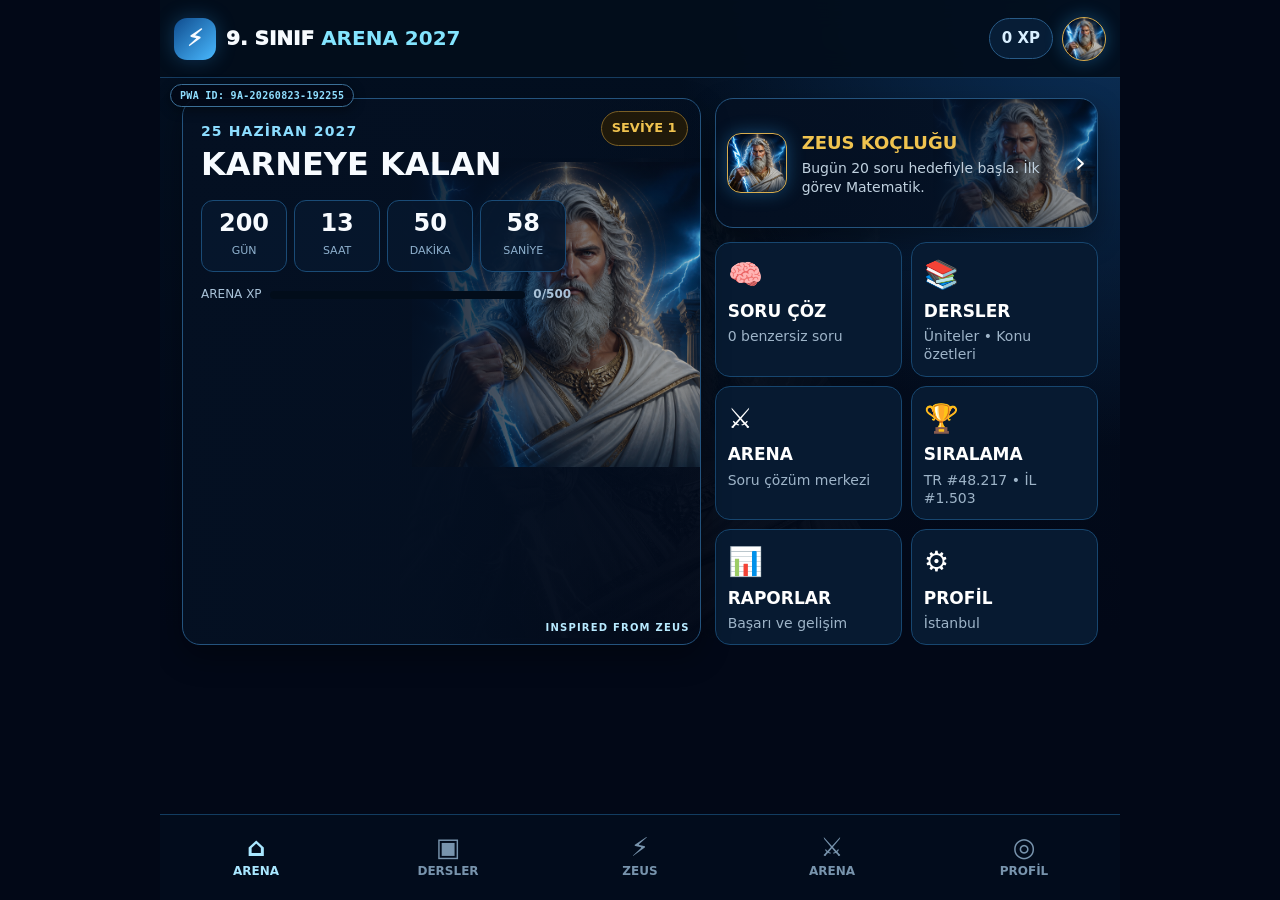
==== commit 02b53cb2: "PWA 9A-20260823-192255: özgün Zeus görsel sistemini bağla" ====
--- a/index.html
+++ b/index.html
@@ -5,18 +5,18 @@
   <meta name="viewport" content="width=device-width,initial-scale=1,viewport-fit=cover,maximum-scale=1,user-scalable=no">
   <meta name="theme-color" content="#020817">
   <title>9. Sınıf Arena 2027</title>
-  <link rel="manifest" href="manifest.webmanifest?build=9A-20260823-190808">
-  <link rel="icon" type="image/png" sizes="192x192" href="assets/visual-9A-20260823-190808/icon-9A-20260823-190808-192.png">
-  <link rel="apple-touch-icon" sizes="180x180" href="assets/visual-9A-20260823-190808/apple-touch-9A-20260823-190808-180.png">
-  <link rel="stylesheet" href="arena-ui.css?build=9A-20260823-190808">
-  <link id="arenaRevisionCss" rel="stylesheet" href="arena-revision-v11.css?build=9A-20260823-190808">
-  <link id="arenaVisual9A-20260823-190808" rel="stylesheet" href="arena-visual-9A-20260823-190808.css?build=9A-20260823-190808">
+  <link rel="manifest" href="manifest.webmanifest?build=9A-20260823-192255">
+  <link rel="icon" type="image/png" sizes="192x192" href="assets/visual-9A-20260823-192255/icon-9A-20260823-192255-192.png">
+  <link rel="apple-touch-icon" sizes="180x180" href="assets/visual-9A-20260823-192255/apple-touch-9A-20260823-192255-180.png">
+  <link rel="stylesheet" href="arena-ui.css?build=9A-20260823-192255">
+  <link id="arenaRevisionCss" rel="stylesheet" href="arena-revision-v11.css?build=9A-20260823-192255">
+  <link id="arenaVisual9A-20260823-192255" rel="stylesheet" href="arena-visual-9A-20260823-192255.css?build=9A-20260823-192255">
   <style>.pwa-build-id{position:absolute;z-index:45;left:10px;top:calc(var(--top) + 6px);padding:5px 9px;border:1px solid #3b6f96;border-radius:999px;background:#020817e8;color:#8fdfff;font:800 10px/1.1 ui-monospace,SFMono-Regular,Consolas,monospace;letter-spacing:.03em;pointer-events:none;box-shadow:0 3px 12px #0006}</style>
 </head>
 <body>
 <div id="app">
   <header class="topbar"><div class="brand"><span class="bolt">⚡</span><span>9. SINIF <b>ARENA 2027</b></span></div><div class="top-right"><span id="xpTop" class="chip">0 XP</span><span class="zeus-avatar" title="Zeus Koçu"></span></div></header>
-  <div class="pwa-build-id">PWA ID: 9A-20260823-190808</div>
+  <div class="pwa-build-id">PWA ID: 9A-20260823-192255</div>
   <main class="view active" id="home"><div class="home-grid"><section class="card hero"><div class="hero-copy"><small>25 HAZİRAN 2027</small><h1>KARNEYE KALAN</h1></div><span class="level">SEVİYE <b id="level">1</b></span><div class="countdown"><div><b id="d">--</b><small>GÜN</small></div><div><b id="h">--</b><small>SAAT</small></div><div><b id="m">--</b><small>DAKİKA</small></div><div><b id="s">--</b><small>SANİYE</small></div></div><div class="xp-row"><span>ARENA XP</span><div class="progress"><i id="xpBar"></i></div><b id="xpText">0/500</b></div><span class="inspired">INSPIRED FROM ZEUS</span></section><button class="card coach-banner" onclick="go('zeus')"><span class="zeus-face"></span><span><b>ZEUS KOÇLUĞU</b><small id="coachHome">Bugünkü hedefini tamamla ve Arena seviyeni yükselt.</small></span><em>›</em></button><section class="quick-grid"><button onclick="startStudy()"><i>🧠</i><b>SORU ÇÖZ</b><small id="solvedHome">0 soru</small></button><button onclick="go('lessons')"><i>📚</i><b>DERSLER</b><small>Üniteler • Konu özetleri</small></button><button onclick="go('exams')"><i>⚔️</i><b>ARENA</b><small>Soru çözüm merkezi</small></button><button onclick="openProfile('rank')"><i>🏆</i><b>SIRALAMA</b><small id="rankHome">TR #-- • İL #--</small></button><button onclick="openProfile('report')"><i>📊</i><b>RAPORLAR</b><small>Başarı ve gelişim</small></button><button onclick="openProfile('settings')"><i>⚙️</i><b>PROFİL</b><small id="provinceHome">İstanbul</small></button></section></div></main>
   <main class="view" id="lessons"><div class="view-title"><h2>Ders Tekrarı</h2><small>Üniteler • konular • geniş özetler</small></div><div class="lesson-grid" id="lessonGrid"></div></main>
   <main class="view" id="zeus"><div class="view-title"><h2>Zeus Koçluğu</h2><small>Kişisel çalışma rehberi</small></div><div class="zeus-grid"><section class="card zeus-hero"><span class="zeus-big"></span><div><h3>BUGÜNÜN MESAJI</h3><p id="zeusMessage">Disiplin, ilhamdan daha güvenilir bir güçtür.</p><div class="mini-pills"><span id="goalPill">🎯 0/20</span><span id="streakPill">🔥 1 gün</span></div></div></section><section class="card tasks"><h4>BUGÜNKÜ ÇALIŞMA PLANI</h4><button onclick="startSubject('Matematik')"><i>√x</i><span><b>Matematik • 10 soru</b><small>Sayılar ve nicelikler</small></span><em>BAŞLA</em></button><button onclick="startSubject('Türk Dili ve Edebiyatı')"><i>📖</i><span><b>Türk Dili • 5 soru</b><small>Anlam ve yorum</small></span><em>BAŞLA</em></button><button id="weakTask"><i>⚛</i><span><b id="weakTitle">Fizik • 5 soru</b><small id="weakSub">Zayıf konu takviyesi</small></span><em>BAŞLA</em></button></section><section class="tool-grid"><button onclick="coachTool('program')"><b>📅 Program Oluştur</b><small>Günlük hedefleri düzenle</small></button><button onclick="coachTool('strategy')"><b>🎯 Sınav Stratejisi</b><small>Süre ve soru sırası</small></button><button onclick="openProfile('report')"><b>📈 Performans</b><small>Zayıf dersleri gör</small></button><button onclick="coachTool('motivation')"><b>⚡ Motivasyon</b><small>Zeus’tan mesaj</small></button></section></div></main>
@@ -28,4 +28,4 @@
   <div class="overlay" id="openOverlay"><section class="modal open-modal"><header><small id="openTitle">ARENA</small><b id="openTimer">40:00</b></header><div class="progress"><i id="openProgress"></i></div><div class="card open-paper"><p id="openQuestion"></p><textarea id="openAnswer" placeholder="Cevabını ve gerekçeni buraya yaz..."></textarea></div><footer><button onclick="openPrev()">← Önceki</button><button onclick="rubric()">Puanlama</button><button id="openNext" onclick="openNext()">Sonraki →</button></footer></section></div>
   <div class="overlay" id="infoOverlay"><section class="modal info-modal"><small id="infoKicker">ZEUS</small><h3 id="infoTitle">Bilgi</h3><p id="infoText"></p><div id="infoBox"></div><button onclick="closeInfo()">TAMAM</button></section></div><div class="toast" id="toast"></div>
 </div>
-<script src="app.js?build=9A-20260823-190808"></script><script src="mobile-results.js?build=9A-20260823-190808"></script><script src="data/verified-question-bank-v1.js?build=9A-20260823-190808"></script><script src="data/verified-question-bank-v1-five-options.js?build=9A-20260823-190808"></script><script src="data/verified-question-bank-v2-extra.js?build=9A-20260823-190808"></script><script src="active-question-engine-v2.js?build=9A-20260823-190808"></script><script>if('serviceWorker' in navigator)addEventListener('load',()=>navigator.serviceWorker.register('./sw.js?build=9A-20260823-190808',{scope:'./'}).catch(()=>{}));</script></body></html>+<script src="app.js?build=9A-20260823-192255"></script><script src="mobile-results.js?build=9A-20260823-192255"></script><script src="data/verified-question-bank-v1.js?build=9A-20260823-192255"></script><script src="data/verified-question-bank-v1-five-options.js?build=9A-20260823-192255"></script><script src="data/verified-question-bank-v2-extra.js?build=9A-20260823-192255"></script><script src="active-question-engine-v2.js?build=9A-20260823-192255"></script><script>if('serviceWorker' in navigator)addEventListener('load',()=>navigator.serviceWorker.register('./sw.js?build=9A-20260823-192255',{scope:'./'}).catch(()=>{}));</script></body></html>
--- a/arena-ui.css
+++ b/arena-ui.css
@@ -1 +1 @@
-:root{--bg:#020817;--surface:#071a31;--surface2:#0b2748;--line:#24537d;--blue:#3bb8ff;--cyan:#83e4ff;--gold:#f0c34f;--text:#f7fbff;--muted:#a9bfd2;--ok:#31d3a6;--bad:#ff7080;--top:72px;--nav:82px;--radius:18px}*{box-sizing:border-box;-webkit-tap-highlight-color:transparent}html,body{margin:0;min-height:100%;background:#020817;color:var(--text);font-family:Inter,system-ui,-apple-system,"Segoe UI",sans-serif;font-size:18px;line-height:1.45}body{overflow:hidden}button,input,select,textarea{font:inherit}button{cursor:pointer}#app{position:relative;width:100%;height:100dvh;max-width:560px;margin:auto;overflow:hidden;background:radial-gradient(circle at 100% 0,#0c315a 0,transparent 34%),linear-gradient(#031021,#020817 70%)}.topbar{position:absolute;inset:0 0 auto;height:var(--top);z-index:30;display:flex;align-items:center;justify-content:space-between;padding:0 14px;border-bottom:1px solid #163c60;background:#030d1bed;backdrop-filter:blur(14px)}.brand{display:flex;gap:10px;align-items:center;font-size:20px;font-weight:950}.brand b{color:var(--cyan)}.bolt{width:42px;height:42px;border-radius:13px;display:grid;place-items:center;background:linear-gradient(135deg,#0f4c8e,#49b9ff);font-size:23px;box-shadow:0 0 20px #36aaff45}.top-right{display:flex;gap:9px;align-items:center}.chip{font-size:15px;font-weight:900;padding:9px 12px;border:1px solid #285a86;border-radius:999px;background:#071d36;color:#d9efff}.zeus-avatar,.zeus-face,.zeus-big{background-image:url('assets/visual-9A-20260823-190808/hero-9A-20260823-190808.png');background-size:cover;background-position:center 20%;border:1px solid #d8ad4f;box-shadow:0 0 18px #37adff55}.zeus-avatar{width:44px;height:44px;border-radius:50%}.view{position:absolute;inset:var(--top) 0 var(--nav);display:none;overflow-x:hidden;overflow-y:auto;padding:14px 14px 28px;-webkit-overflow-scrolling:touch}.view.active{display:block}.view::before{content:"";position:absolute;left:8%;right:8%;top:10%;height:72%;background:url('assets/visual-9A-20260823-190808/hero-9A-20260823-190808.png') center 16%/contain no-repeat;opacity:.09;pointer-events:none}.view>*{position:relative;z-index:1}.view-title{display:flex;align-items:flex-end;justify-content:space-between;gap:12px;margin:0 0 12px}.view-title h2{margin:0;font-size:28px;line-height:1.08}.view-title small{font-size:14px;line-height:1.25;color:var(--muted);text-align:right}.card{background:linear-gradient(180deg,rgba(10,37,69,.96),rgba(6,22,43,.96));border:1px solid var(--line);border-radius:var(--radius);box-shadow:0 12px 30px #0005}.progress{height:8px;border-radius:99px;background:#020d1a;overflow:hidden}.progress i{display:block;height:100%;width:0;background:linear-gradient(90deg,#278fe8,#72ddff);border-radius:99px}.home-grid{display:flex;flex-direction:column;gap:12px}.hero{position:relative;min-height:230px;overflow:hidden;padding:18px;background-image:linear-gradient(90deg,rgba(6,21,45,.96),rgba(6,21,45,.70) 55%,rgba(6,21,45,.10)),url('assets/visual-9A-20260823-190808/hero-9A-20260823-190808.png');background-repeat:no-repeat;background-size:auto,55% auto;background-position:center,110% 34%}.hero-copy small{font-size:14px;color:#8cddff;letter-spacing:.08em;font-weight:900}.hero-copy h1{font-size:32px;line-height:1;margin:5px 0 0}.level{position:absolute;right:12px;top:12px;border:1px solid #795e25;background:#241b08dd;color:var(--gold);border-radius:999px;font-size:13px;font-weight:900;padding:7px 10px}.countdown{display:grid;grid-template-columns:repeat(4,1fr);gap:7px;margin-top:20px;width:76%}.countdown div{padding:10px 3px;text-align:center;border:1px solid #1a4b76;border-radius:12px;background:#06182edd}.countdown b{display:block;font-size:24px;line-height:1}.countdown small{font-size:11px;color:#8fb1ce}.xp-row{display:flex;gap:8px;align-items:center;width:77%;margin-top:14px}.xp-row span,.xp-row b{font-size:12px;color:#a9c2d8}.xp-row .progress{flex:1}.inspired{position:absolute;right:10px;bottom:9px;font-size:10px;letter-spacing:.12em;color:#b8eaff;font-weight:900}.coach-banner{display:grid;grid-template-columns:64px 1fr auto;align-items:center;gap:11px;min-height:96px;padding:11px;text-align:left;color:#fff;background-image:linear-gradient(90deg,rgba(6,22,43,.98),rgba(6,22,43,.78) 64%,rgba(6,22,43,.18)),url('assets/visual-9A-20260823-190808/hero-9A-20260823-190808.png');background-size:auto,44% auto;background-repeat:no-repeat;background-position:center,100% 25%}.zeus-face{width:60px;height:60px;border-radius:14px}.coach-banner b{display:block;color:var(--gold);font-size:18px}.coach-banner small{display:block;font-size:14px;line-height:1.35;color:#c0d1df;margin-top:3px}.coach-banner em{font-style:normal;font-size:28px}.quick-grid{display:grid;grid-template-columns:1fr 1fr;gap:9px}.quick-grid button{border:1px solid #17466f;border-radius:15px;background:#071a31;color:#fff;text-align:left;padding:12px;display:flex;flex-direction:column;gap:6px;min-height:112px}.quick-grid i{font-style:normal;font-size:28px}.quick-grid b{font-size:17px;line-height:1.15}.quick-grid small{font-size:14px;line-height:1.3;color:#9eb4c8}.lesson-grid{display:grid;grid-template-columns:1fr 1fr;gap:10px}.lesson{position:relative;min-height:132px;border:1px solid #1b4c77;border-radius:16px;background:#08203c;color:#fff;display:flex;flex-direction:column;align-items:center;justify-content:center;text-align:center;padding:12px}.lesson>i{font-style:normal;font-size:32px}.lesson>b{font-size:16px;line-height:1.2;margin-top:6px}.lesson>small{font-size:13px;line-height:1.25;color:#9bb3c9;margin-top:4px}.note-badge{position:absolute;right:6px;top:6px;border:1px solid #54aadc;border-radius:8px;background:#04152ce8;color:#aee5ff;font-size:11px;font-weight:900;padding:4px 6px}.lesson:nth-child(1){background:linear-gradient(145deg,#0c3974,#081d3b)}.lesson:nth-child(2){background:linear-gradient(145deg,#6d2832,#2c151c)}.lesson:nth-child(3){background:linear-gradient(145deg,#0e586e,#092635)}.lesson:nth-child(4){background:linear-gradient(145deg,#1a5c49,#0d2922)}.lesson:nth-child(5){background:linear-gradient(145deg,#396228,#172a14)}.lesson:nth-child(6){background:linear-gradient(145deg,#79501f,#30200f)}.lesson:nth-child(7){background:linear-gradient(145deg,#155d78,#092b38)}.lesson:nth-child(8){background:linear-gradient(145deg,#4f3279,#24183b)}.lesson:nth-child(9){background:linear-gradient(145deg,#5a5a2b,#282813)}.zeus-grid,.exam-grid{display:flex;flex-direction:column;gap:10px}.zeus-hero{padding:14px;display:grid;grid-template-columns:96px 1fr;gap:13px;align-items:center}.zeus-big{width:92px;height:92px;border-radius:18px}.zeus-hero h3{font-size:19px;margin:0;color:var(--gold)}.zeus-hero p{font-size:15px;line-height:1.45;margin:6px 0;color:#c4d5e3}.mini-pills{display:flex;gap:6px;flex-wrap:wrap}.mini-pills span{font-size:13px;padding:5px 8px;border:1px solid #254b6c;border-radius:999px;background:#041326}.tasks{padding:11px;display:flex;flex-direction:column;gap:7px}.tasks h4{font-size:15px;letter-spacing:.05em;color:#7ecfff;margin:0 0 2px}.tasks button{display:grid;grid-template-columns:44px 1fr auto;gap:9px;align-items:center;border:1px solid #153d63;background:#06182d;color:#fff;border-radius:12px;padding:10px;text-align:left;min-height:74px}.tasks i{font-style:normal;width:40px;height:40px;border-radius:9px;background:#0b2d4f;display:grid;place-items:center;font-size:22px}.tasks b{font-size:15px}.tasks small{display:block;font-size:13px;line-height:1.25;color:#90a9c0;margin-top:2px}.tasks em{font-style:normal;font-size:12px;color:#9bdcff;font-weight:900}.tool-grid{display:grid;grid-template-columns:1fr 1fr;gap:8px}.tool-grid button{border:1px solid #17466d;background:#071a31;border-radius:13px;color:#fff;text-align:left;padding:11px;min-height:88px}.tool-grid b{font-size:15px;display:block}.tool-grid small{font-size:13px;line-height:1.3;color:#96afc6;display:block;margin-top:4px}.exam-card{padding:12px;display:grid;grid-template-columns:54px 1fr auto;gap:10px;align-items:center;min-height:112px}.exam-card>i{font-style:normal;width:50px;height:50px;display:grid;place-items:center;border-radius:13px;background:#0b2d50;border:1px solid #2a5f8c;font-size:25px}.exam-card span b{font-size:16px;display:block}.exam-card small{font-size:13px;line-height:1.35;color:#9eb6cc;display:block;margin-top:4px}.exam-card button,.exam-bottom button,.settings>button,.premium button{border:0;border-radius:11px;background:linear-gradient(135deg,#197bd9,#40b5ff);color:#fff;font-size:14px;font-weight:900;padding:11px 12px}.literature>i{background:#4c2028;border-color:#83505b}.literature button{background:linear-gradient(135deg,#8e2f49,#ed6077)}.exam-bottom{padding:10px;display:grid;grid-template-columns:1fr 1fr;gap:8px;align-items:center}.exam-bottom div{text-align:center;border:1px solid #153d62;background:#06182d;border-radius:11px;padding:8px}.exam-bottom b{display:block;font-size:24px}.exam-bottom small{font-size:12px;color:#91a9bf}.exam-bottom button{grid-column:1/-1;min-height:48px}.tabs{display:grid;grid-template-columns:repeat(3,1fr);gap:6px;margin-bottom:10px;position:sticky;top:0;z-index:5;background:#020817;padding:2px 0 8px}.tabs button{border:1px solid #1b4a75;background:#071a31;color:#8da7be;border-radius:10px;padding:10px 4px;font-size:13px;font-weight:900}.tabs button.active{background:#0d3a66;color:#fff;border-color:#58b9f6}.pane{display:none!important}.pane.active{display:block!important}.pane.settings.active{display:flex!important;flex-direction:column;gap:10px}.rank-pair{display:grid;grid-template-columns:1fr 1fr;gap:8px}.rank-card{padding:12px}.rank-card small{font-size:12px;color:#9db5cb;font-weight:900}.rank-card>b{display:block;font-size:30px;color:#87ddff}.rank-card span{font-size:13px;color:#afc3d5}.leaderboard{padding:10px;margin-top:8px}.leaderboard h4{font-size:15px;color:#7ecfff;letter-spacing:.05em;margin:0 0 8px}.leaderboard div{display:grid;grid-template-columns:30px 1fr auto;align-items:center;border-radius:9px;background:#06172a;padding:8px;font-size:14px;margin-top:5px}.leaderboard .me{border:1px solid #3b90cf;background:#092946}.leaderboard em{font-style:normal;color:#a9bfd1}.demo-note{padding:11px;font-size:13px;line-height:1.45;color:#9db3c7;margin-top:8px}.demo-note b{color:#f0c34f}.report-top{display:grid;grid-template-columns:repeat(3,1fr);gap:7px}.report-top div{text-align:center;border:1px solid #173e62;background:#07182c;border-radius:11px;padding:10px 6px}.report-top b{display:block;font-size:25px}.report-top small{font-size:12px;color:#91aac0}.bars{padding:11px;margin-top:8px}.bars h4{font-size:14px;color:#7ecfff;margin:0 0 8px}.bar-row{display:grid;grid-template-columns:110px 1fr 42px;gap:7px;align-items:center;font-size:13px;margin-top:8px}.bar-row b{white-space:nowrap;overflow:hidden;text-overflow:ellipsis}.bar-row span{text-align:right;color:#b6cada}.settings label{display:flex;flex-direction:column;border:1px solid #17466f;background:#071a31;border-radius:13px;padding:11px;font-size:13px;color:#98b1c7;font-weight:900}.settings input,.settings select{margin-top:6px;width:100%;border:1px solid #28577f;background:#05162b;color:#fff;border-radius:9px;padding:11px;font-size:17px;outline:none}.system-card{border:1px solid #24537d;background:rgba(7,26,49,.94);border-radius:14px;padding:14px;color:#eaf6ff}.system-card b{display:block;font-size:17px;margin-bottom:7px;color:#79ddff}.system-card p{font-size:14px;line-height:1.5;margin:0}.system-card strong{color:#f0c34f}.premium{display:grid;grid-template-columns:1fr auto;align-items:center;gap:8px;padding:11px;border:1px solid #725a25;background:linear-gradient(135deg,#2b220d,#09182c);border-radius:14px}.premium b{font-size:15px;color:#f0c34f;display:block}.premium small{font-size:13px;line-height:1.3;color:#c9b87c}.premium button{background:linear-gradient(135deg,#9a711d,#f0c34f);color:#07101c}.bottom-nav{position:absolute;left:0;right:0;bottom:0;height:var(--nav);z-index:30;display:grid;grid-template-columns:repeat(5,1fr);border-top:1px solid #123c60;background:#030d1cf7;padding-bottom:env(safe-area-inset-bottom)}.bottom-nav button{border:0;background:transparent;color:#7894ad;display:flex;flex-direction:column;align-items:center;justify-content:center;gap:3px;font-size:12px;font-weight:900}.bottom-nav i{font-style:normal;font-size:26px;line-height:1}.bottom-nav button.active{color:#a9e7ff}.overlay{position:absolute;inset:0;z-index:100;display:none;align-items:flex-start;justify-content:center;background:#000815ef;backdrop-filter:blur(12px);overflow-y:auto}.overlay.show{display:flex}.modal{width:100%;max-width:560px;min-height:100dvh;border:0;background:linear-gradient(#0a2646,#061425);box-shadow:none}.question-modal{position:relative;padding:18px 15px 24px}.question-modal:before{content:"";position:absolute;inset:10% 0 8%;background:url('assets/visual-9A-20260823-190808/hero-9A-20260823-190808.png') center 15%/90% auto no-repeat;opacity:.11;pointer-events:none}.question-modal>*{position:relative;z-index:1}.question-head{display:grid;grid-template-columns:1fr auto;gap:10px;align-items:center;margin-bottom:14px}.question-head>span{font-size:15px;font-weight:900;padding:7px 9px;border:1px solid #244d74;border-radius:999px;background:#071b31}.question-head .progress{grid-column:1/-1}.question-head>b{grid-column:1/-1;text-align:right;font-size:14px;color:#a7c0d7}.question-card{padding:16px}.question-meta{display:flex;justify-content:space-between;gap:12px}.question-meta small{font-size:14px;color:#7ed0ff;font-weight:900}.question-meta b{font-size:15px;color:#f0c34f}.question-card h3{font-size:24px;line-height:1.42;margin:10px 0 18px}.options{display:grid;gap:11px}.option{border:1px solid #1b4a75;background:#071d36;color:#edf7ff;border-radius:15px;padding:12px 13px;display:grid;grid-template-columns:42px 1fr;align-items:center;gap:11px;text-align:left;font-size:19px;line-height:1.35;min-height:64px}.option i{font-style:normal;width:38px;height:38px;border-radius:50%;display:grid;place-items:center;background:#0c3156;color:#85d7ff;font-weight:950}.option.selected{border-color:#66c9ff;background:#0b3762}.option.correct{border-color:#31d3a6;background:#0b3933}.option.wrong{border-color:#ff7080;background:#441e29}.question-actions,.note-modal footer,.open-modal footer{display:grid;grid-template-columns:1fr 1fr;gap:9px;margin-top:14px}.question-actions button,.note-modal footer button,.open-modal footer button,.info-modal button{border:1px solid #28577f;border-radius:11px;background:#09284a;color:#fff;font-size:16px;font-weight:900;padding:11px;min-height:52px}.question-actions button:last-child,.note-modal footer button:last-child,.open-modal footer button:last-child,.info-modal button{border:0;background:linear-gradient(135deg,#197bd9,#40b5ff)}#nextQuestion{grid-column:1/-1}.note-modal,.open-modal,.info-modal{padding:16px}.note-modal header{display:grid;grid-template-columns:54px 1fr auto;gap:9px;align-items:center}.note-modal header .zeus-face{width:50px;height:50px}.note-modal header small{font-size:13px;color:#78d4ff;font-weight:900}.note-modal header h3{font-size:20px;margin:1px 0}.note-modal header>b{font-size:14px;color:#f0c34f}.note-modal>h4{font-size:18px;color:#f0c34f;margin:10px 0;border:1px solid #244f75;background:#071b32;border-radius:10px;padding:9px}.note-grid{display:grid;grid-template-columns:1fr;gap:8px}.note-grid article{border:1px solid #19466f;background:#06182d;border-radius:11px;padding:10px}.note-grid article>b{font-size:12px;letter-spacing:.06em;color:#73d3ff;display:block;margin-bottom:4px}.note-grid p{font-size:16px;line-height:1.5;margin:0;color:#d5e5f2}.note-grid .example{border-color:#3f6f4e;background:#09271f}.note-grid .warning{border-color:#79572a;background:#2a1d0b}.open-modal header{display:flex;justify-content:space-between;align-items:center}.open-modal header small{font-size:14px;color:#78d4ff;font-weight:900}.open-modal header b{font-size:18px;color:#f0c34f}.open-paper{padding:12px;margin-top:12px}.open-paper p{font-size:19px;line-height:1.45;margin:0 0 10px}.open-paper textarea{width:100%;min-height:280px;resize:vertical;border:0;border-radius:11px;padding:12px;background:#f5f7fa;color:#152033;font-size:17px;line-height:1.45;outline:none}.info-modal small{font-size:13px;color:#78d4ff;font-weight:900}.info-modal h3{font-size:24px;margin:4px 0}.info-modal p,.info-modal div{font-size:16px;line-height:1.5;color:#c7d9e8}.info-modal div{border:1px solid #1d4b73;background:#05172b;border-radius:11px;padding:10px;margin:8px 0}.info-modal button{width:100%}.toast{position:absolute;left:50%;bottom:92px;z-index:150;transform:translate(-50%,10px);opacity:0;pointer-events:none;transition:.2s;border:1px solid #3675a6;border-radius:999px;background:#092946;color:#e8f6ff;padding:9px 12px;font-size:14px;font-weight:850;max-width:92%;text-align:center}.toast.show{opacity:1;transform:translate(-50%,0)}@media(min-width:700px){:root{--top:78px;--nav:86px}#app{max-width:960px}.view{padding:20px 22px 30px}.home-grid{display:grid;grid-template-columns:1.15fr .85fr;gap:14px}.hero{grid-row:span 2;min-height:430px}.coach-banner{min-height:130px}.quick-grid{grid-template-columns:repeat(2,1fr)}.lesson-grid{grid-template-columns:repeat(3,1fr)}.lesson{min-height:150px}.zeus-grid,.exam-grid{display:grid;grid-template-columns:1fr 1fr}.zeus-hero,.tasks{grid-column:1/-1}.question-modal,.note-modal,.open-modal,.info-modal{max-width:760px}.question-card h3{font-size:27px}.option{font-size:21px}}+:root{--bg:#020817;--surface:#071a31;--surface2:#0b2748;--line:#24537d;--blue:#3bb8ff;--cyan:#83e4ff;--gold:#f0c34f;--text:#f7fbff;--muted:#a9bfd2;--ok:#31d3a6;--bad:#ff7080;--top:72px;--nav:82px;--radius:18px}*{box-sizing:border-box;-webkit-tap-highlight-color:transparent}html,body{margin:0;min-height:100%;background:#020817;color:var(--text);font-family:Inter,system-ui,-apple-system,"Segoe UI",sans-serif;font-size:18px;line-height:1.45}body{overflow:hidden}button,input,select,textarea{font:inherit}button{cursor:pointer}#app{position:relative;width:100%;height:100dvh;max-width:560px;margin:auto;overflow:hidden;background:radial-gradient(circle at 100% 0,#0c315a 0,transparent 34%),linear-gradient(#031021,#020817 70%)}.topbar{position:absolute;inset:0 0 auto;height:var(--top);z-index:30;display:flex;align-items:center;justify-content:space-between;padding:0 14px;border-bottom:1px solid #163c60;background:#030d1bed;backdrop-filter:blur(14px)}.brand{display:flex;gap:10px;align-items:center;font-size:20px;font-weight:950}.brand b{color:var(--cyan)}.bolt{width:42px;height:42px;border-radius:13px;display:grid;place-items:center;background:linear-gradient(135deg,#0f4c8e,#49b9ff);font-size:23px;box-shadow:0 0 20px #36aaff45}.top-right{display:flex;gap:9px;align-items:center}.chip{font-size:15px;font-weight:900;padding:9px 12px;border:1px solid #285a86;border-radius:999px;background:#071d36;color:#d9efff}.zeus-avatar,.zeus-face,.zeus-big{background-image:url('assets/visual-9A-20260823-192255/hero-9A-20260823-192255.png');background-size:cover;background-position:center 20%;border:1px solid #d8ad4f;box-shadow:0 0 18px #37adff55}.zeus-avatar{width:44px;height:44px;border-radius:50%}.view{position:absolute;inset:var(--top) 0 var(--nav);display:none;overflow-x:hidden;overflow-y:auto;padding:14px 14px 28px;-webkit-overflow-scrolling:touch}.view.active{display:block}.view::before{content:"";position:absolute;left:8%;right:8%;top:10%;height:72%;background:url('assets/visual-9A-20260823-192255/hero-9A-20260823-192255.png') center 16%/contain no-repeat;opacity:.09;pointer-events:none}.view>*{position:relative;z-index:1}.view-title{display:flex;align-items:flex-end;justify-content:space-between;gap:12px;margin:0 0 12px}.view-title h2{margin:0;font-size:28px;line-height:1.08}.view-title small{font-size:14px;line-height:1.25;color:var(--muted);text-align:right}.card{background:linear-gradient(180deg,rgba(10,37,69,.96),rgba(6,22,43,.96));border:1px solid var(--line);border-radius:var(--radius);box-shadow:0 12px 30px #0005}.progress{height:8px;border-radius:99px;background:#020d1a;overflow:hidden}.progress i{display:block;height:100%;width:0;background:linear-gradient(90deg,#278fe8,#72ddff);border-radius:99px}.home-grid{display:flex;flex-direction:column;gap:12px}.hero{position:relative;min-height:230px;overflow:hidden;padding:18px;background-image:linear-gradient(90deg,rgba(6,21,45,.96),rgba(6,21,45,.70) 55%,rgba(6,21,45,.10)),url('assets/visual-9A-20260823-192255/hero-9A-20260823-192255.png');background-repeat:no-repeat;background-size:auto,55% auto;background-position:center,110% 34%}.hero-copy small{font-size:14px;color:#8cddff;letter-spacing:.08em;font-weight:900}.hero-copy h1{font-size:32px;line-height:1;margin:5px 0 0}.level{position:absolute;right:12px;top:12px;border:1px solid #795e25;background:#241b08dd;color:var(--gold);border-radius:999px;font-size:13px;font-weight:900;padding:7px 10px}.countdown{display:grid;grid-template-columns:repeat(4,1fr);gap:7px;margin-top:20px;width:76%}.countdown div{padding:10px 3px;text-align:center;border:1px solid #1a4b76;border-radius:12px;background:#06182edd}.countdown b{display:block;font-size:24px;line-height:1}.countdown small{font-size:11px;color:#8fb1ce}.xp-row{display:flex;gap:8px;align-items:center;width:77%;margin-top:14px}.xp-row span,.xp-row b{font-size:12px;color:#a9c2d8}.xp-row .progress{flex:1}.inspired{position:absolute;right:10px;bottom:9px;font-size:10px;letter-spacing:.12em;color:#b8eaff;font-weight:900}.coach-banner{display:grid;grid-template-columns:64px 1fr auto;align-items:center;gap:11px;min-height:96px;padding:11px;text-align:left;color:#fff;background-image:linear-gradient(90deg,rgba(6,22,43,.98),rgba(6,22,43,.78) 64%,rgba(6,22,43,.18)),url('assets/visual-9A-20260823-192255/hero-9A-20260823-192255.png');background-size:auto,44% auto;background-repeat:no-repeat;background-position:center,100% 25%}.zeus-face{width:60px;height:60px;border-radius:14px}.coach-banner b{display:block;color:var(--gold);font-size:18px}.coach-banner small{display:block;font-size:14px;line-height:1.35;color:#c0d1df;margin-top:3px}.coach-banner em{font-style:normal;font-size:28px}.quick-grid{display:grid;grid-template-columns:1fr 1fr;gap:9px}.quick-grid button{border:1px solid #17466f;border-radius:15px;background:#071a31;color:#fff;text-align:left;padding:12px;display:flex;flex-direction:column;gap:6px;min-height:112px}.quick-grid i{font-style:normal;font-size:28px}.quick-grid b{font-size:17px;line-height:1.15}.quick-grid small{font-size:14px;line-height:1.3;color:#9eb4c8}.lesson-grid{display:grid;grid-template-columns:1fr 1fr;gap:10px}.lesson{position:relative;min-height:132px;border:1px solid #1b4c77;border-radius:16px;background:#08203c;color:#fff;display:flex;flex-direction:column;align-items:center;justify-content:center;text-align:center;padding:12px}.lesson>i{font-style:normal;font-size:32px}.lesson>b{font-size:16px;line-height:1.2;margin-top:6px}.lesson>small{font-size:13px;line-height:1.25;color:#9bb3c9;margin-top:4px}.note-badge{position:absolute;right:6px;top:6px;border:1px solid #54aadc;border-radius:8px;background:#04152ce8;color:#aee5ff;font-size:11px;font-weight:900;padding:4px 6px}.lesson:nth-child(1){background:linear-gradient(145deg,#0c3974,#081d3b)}.lesson:nth-child(2){background:linear-gradient(145deg,#6d2832,#2c151c)}.lesson:nth-child(3){background:linear-gradient(145deg,#0e586e,#092635)}.lesson:nth-child(4){background:linear-gradient(145deg,#1a5c49,#0d2922)}.lesson:nth-child(5){background:linear-gradient(145deg,#396228,#172a14)}.lesson:nth-child(6){background:linear-gradient(145deg,#79501f,#30200f)}.lesson:nth-child(7){background:linear-gradient(145deg,#155d78,#092b38)}.lesson:nth-child(8){background:linear-gradient(145deg,#4f3279,#24183b)}.lesson:nth-child(9){background:linear-gradient(145deg,#5a5a2b,#282813)}.zeus-grid,.exam-grid{display:flex;flex-direction:column;gap:10px}.zeus-hero{padding:14px;display:grid;grid-template-columns:96px 1fr;gap:13px;align-items:center}.zeus-big{width:92px;height:92px;border-radius:18px}.zeus-hero h3{font-size:19px;margin:0;color:var(--gold)}.zeus-hero p{font-size:15px;line-height:1.45;margin:6px 0;color:#c4d5e3}.mini-pills{display:flex;gap:6px;flex-wrap:wrap}.mini-pills span{font-size:13px;padding:5px 8px;border:1px solid #254b6c;border-radius:999px;background:#041326}.tasks{padding:11px;display:flex;flex-direction:column;gap:7px}.tasks h4{font-size:15px;letter-spacing:.05em;color:#7ecfff;margin:0 0 2px}.tasks button{display:grid;grid-template-columns:44px 1fr auto;gap:9px;align-items:center;border:1px solid #153d63;background:#06182d;color:#fff;border-radius:12px;padding:10px;text-align:left;min-height:74px}.tasks i{font-style:normal;width:40px;height:40px;border-radius:9px;background:#0b2d4f;display:grid;place-items:center;font-size:22px}.tasks b{font-size:15px}.tasks small{display:block;font-size:13px;line-height:1.25;color:#90a9c0;margin-top:2px}.tasks em{font-style:normal;font-size:12px;color:#9bdcff;font-weight:900}.tool-grid{display:grid;grid-template-columns:1fr 1fr;gap:8px}.tool-grid button{border:1px solid #17466d;background:#071a31;border-radius:13px;color:#fff;text-align:left;padding:11px;min-height:88px}.tool-grid b{font-size:15px;display:block}.tool-grid small{font-size:13px;line-height:1.3;color:#96afc6;display:block;margin-top:4px}.exam-card{padding:12px;display:grid;grid-template-columns:54px 1fr auto;gap:10px;align-items:center;min-height:112px}.exam-card>i{font-style:normal;width:50px;height:50px;display:grid;place-items:center;border-radius:13px;background:#0b2d50;border:1px solid #2a5f8c;font-size:25px}.exam-card span b{font-size:16px;display:block}.exam-card small{font-size:13px;line-height:1.35;color:#9eb6cc;display:block;margin-top:4px}.exam-card button,.exam-bottom button,.settings>button,.premium button{border:0;border-radius:11px;background:linear-gradient(135deg,#197bd9,#40b5ff);color:#fff;font-size:14px;font-weight:900;padding:11px 12px}.literature>i{background:#4c2028;border-color:#83505b}.literature button{background:linear-gradient(135deg,#8e2f49,#ed6077)}.exam-bottom{padding:10px;display:grid;grid-template-columns:1fr 1fr;gap:8px;align-items:center}.exam-bottom div{text-align:center;border:1px solid #153d62;background:#06182d;border-radius:11px;padding:8px}.exam-bottom b{display:block;font-size:24px}.exam-bottom small{font-size:12px;color:#91a9bf}.exam-bottom button{grid-column:1/-1;min-height:48px}.tabs{display:grid;grid-template-columns:repeat(3,1fr);gap:6px;margin-bottom:10px;position:sticky;top:0;z-index:5;background:#020817;padding:2px 0 8px}.tabs button{border:1px solid #1b4a75;background:#071a31;color:#8da7be;border-radius:10px;padding:10px 4px;font-size:13px;font-weight:900}.tabs button.active{background:#0d3a66;color:#fff;border-color:#58b9f6}.pane{display:none!important}.pane.active{display:block!important}.pane.settings.active{display:flex!important;flex-direction:column;gap:10px}.rank-pair{display:grid;grid-template-columns:1fr 1fr;gap:8px}.rank-card{padding:12px}.rank-card small{font-size:12px;color:#9db5cb;font-weight:900}.rank-card>b{display:block;font-size:30px;color:#87ddff}.rank-card span{font-size:13px;color:#afc3d5}.leaderboard{padding:10px;margin-top:8px}.leaderboard h4{font-size:15px;color:#7ecfff;letter-spacing:.05em;margin:0 0 8px}.leaderboard div{display:grid;grid-template-columns:30px 1fr auto;align-items:center;border-radius:9px;background:#06172a;padding:8px;font-size:14px;margin-top:5px}.leaderboard .me{border:1px solid #3b90cf;background:#092946}.leaderboard em{font-style:normal;color:#a9bfd1}.demo-note{padding:11px;font-size:13px;line-height:1.45;color:#9db3c7;margin-top:8px}.demo-note b{color:#f0c34f}.report-top{display:grid;grid-template-columns:repeat(3,1fr);gap:7px}.report-top div{text-align:center;border:1px solid #173e62;background:#07182c;border-radius:11px;padding:10px 6px}.report-top b{display:block;font-size:25px}.report-top small{font-size:12px;color:#91aac0}.bars{padding:11px;margin-top:8px}.bars h4{font-size:14px;color:#7ecfff;margin:0 0 8px}.bar-row{display:grid;grid-template-columns:110px 1fr 42px;gap:7px;align-items:center;font-size:13px;margin-top:8px}.bar-row b{white-space:nowrap;overflow:hidden;text-overflow:ellipsis}.bar-row span{text-align:right;color:#b6cada}.settings label{display:flex;flex-direction:column;border:1px solid #17466f;background:#071a31;border-radius:13px;padding:11px;font-size:13px;color:#98b1c7;font-weight:900}.settings input,.settings select{margin-top:6px;width:100%;border:1px solid #28577f;background:#05162b;color:#fff;border-radius:9px;padding:11px;font-size:17px;outline:none}.system-card{border:1px solid #24537d;background:rgba(7,26,49,.94);border-radius:14px;padding:14px;color:#eaf6ff}.system-card b{display:block;font-size:17px;margin-bottom:7px;color:#79ddff}.system-card p{font-size:14px;line-height:1.5;margin:0}.system-card strong{color:#f0c34f}.premium{display:grid;grid-template-columns:1fr auto;align-items:center;gap:8px;padding:11px;border:1px solid #725a25;background:linear-gradient(135deg,#2b220d,#09182c);border-radius:14px}.premium b{font-size:15px;color:#f0c34f;display:block}.premium small{font-size:13px;line-height:1.3;color:#c9b87c}.premium button{background:linear-gradient(135deg,#9a711d,#f0c34f);color:#07101c}.bottom-nav{position:absolute;left:0;right:0;bottom:0;height:var(--nav);z-index:30;display:grid;grid-template-columns:repeat(5,1fr);border-top:1px solid #123c60;background:#030d1cf7;padding-bottom:env(safe-area-inset-bottom)}.bottom-nav button{border:0;background:transparent;color:#7894ad;display:flex;flex-direction:column;align-items:center;justify-content:center;gap:3px;font-size:12px;font-weight:900}.bottom-nav i{font-style:normal;font-size:26px;line-height:1}.bottom-nav button.active{color:#a9e7ff}.overlay{position:absolute;inset:0;z-index:100;display:none;align-items:flex-start;justify-content:center;background:#000815ef;backdrop-filter:blur(12px);overflow-y:auto}.overlay.show{display:flex}.modal{width:100%;max-width:560px;min-height:100dvh;border:0;background:linear-gradient(#0a2646,#061425);box-shadow:none}.question-modal{position:relative;padding:18px 15px 24px}.question-modal:before{content:"";position:absolute;inset:10% 0 8%;background:url('assets/visual-9A-20260823-192255/hero-9A-20260823-192255.png') center 15%/90% auto no-repeat;opacity:.11;pointer-events:none}.question-modal>*{position:relative;z-index:1}.question-head{display:grid;grid-template-columns:1fr auto;gap:10px;align-items:center;margin-bottom:14px}.question-head>span{font-size:15px;font-weight:900;padding:7px 9px;border:1px solid #244d74;border-radius:999px;background:#071b31}.question-head .progress{grid-column:1/-1}.question-head>b{grid-column:1/-1;text-align:right;font-size:14px;color:#a7c0d7}.question-card{padding:16px}.question-meta{display:flex;justify-content:space-between;gap:12px}.question-meta small{font-size:14px;color:#7ed0ff;font-weight:900}.question-meta b{font-size:15px;color:#f0c34f}.question-card h3{font-size:24px;line-height:1.42;margin:10px 0 18px}.options{display:grid;gap:11px}.option{border:1px solid #1b4a75;background:#071d36;color:#edf7ff;border-radius:15px;padding:12px 13px;display:grid;grid-template-columns:42px 1fr;align-items:center;gap:11px;text-align:left;font-size:19px;line-height:1.35;min-height:64px}.option i{font-style:normal;width:38px;height:38px;border-radius:50%;display:grid;place-items:center;background:#0c3156;color:#85d7ff;font-weight:950}.option.selected{border-color:#66c9ff;background:#0b3762}.option.correct{border-color:#31d3a6;background:#0b3933}.option.wrong{border-color:#ff7080;background:#441e29}.question-actions,.note-modal footer,.open-modal footer{display:grid;grid-template-columns:1fr 1fr;gap:9px;margin-top:14px}.question-actions button,.note-modal footer button,.open-modal footer button,.info-modal button{border:1px solid #28577f;border-radius:11px;background:#09284a;color:#fff;font-size:16px;font-weight:900;padding:11px;min-height:52px}.question-actions button:last-child,.note-modal footer button:last-child,.open-modal footer button:last-child,.info-modal button{border:0;background:linear-gradient(135deg,#197bd9,#40b5ff)}#nextQuestion{grid-column:1/-1}.note-modal,.open-modal,.info-modal{padding:16px}.note-modal header{display:grid;grid-template-columns:54px 1fr auto;gap:9px;align-items:center}.note-modal header .zeus-face{width:50px;height:50px}.note-modal header small{font-size:13px;color:#78d4ff;font-weight:900}.note-modal header h3{font-size:20px;margin:1px 0}.note-modal header>b{font-size:14px;color:#f0c34f}.note-modal>h4{font-size:18px;color:#f0c34f;margin:10px 0;border:1px solid #244f75;background:#071b32;border-radius:10px;padding:9px}.note-grid{display:grid;grid-template-columns:1fr;gap:8px}.note-grid article{border:1px solid #19466f;background:#06182d;border-radius:11px;padding:10px}.note-grid article>b{font-size:12px;letter-spacing:.06em;color:#73d3ff;display:block;margin-bottom:4px}.note-grid p{font-size:16px;line-height:1.5;margin:0;color:#d5e5f2}.note-grid .example{border-color:#3f6f4e;background:#09271f}.note-grid .warning{border-color:#79572a;background:#2a1d0b}.open-modal header{display:flex;justify-content:space-between;align-items:center}.open-modal header small{font-size:14px;color:#78d4ff;font-weight:900}.open-modal header b{font-size:18px;color:#f0c34f}.open-paper{padding:12px;margin-top:12px}.open-paper p{font-size:19px;line-height:1.45;margin:0 0 10px}.open-paper textarea{width:100%;min-height:280px;resize:vertical;border:0;border-radius:11px;padding:12px;background:#f5f7fa;color:#152033;font-size:17px;line-height:1.45;outline:none}.info-modal small{font-size:13px;color:#78d4ff;font-weight:900}.info-modal h3{font-size:24px;margin:4px 0}.info-modal p,.info-modal div{font-size:16px;line-height:1.5;color:#c7d9e8}.info-modal div{border:1px solid #1d4b73;background:#05172b;border-radius:11px;padding:10px;margin:8px 0}.info-modal button{width:100%}.toast{position:absolute;left:50%;bottom:92px;z-index:150;transform:translate(-50%,10px);opacity:0;pointer-events:none;transition:.2s;border:1px solid #3675a6;border-radius:999px;background:#092946;color:#e8f6ff;padding:9px 12px;font-size:14px;font-weight:850;max-width:92%;text-align:center}.toast.show{opacity:1;transform:translate(-50%,0)}@media(min-width:700px){:root{--top:78px;--nav:86px}#app{max-width:960px}.view{padding:20px 22px 30px}.home-grid{display:grid;grid-template-columns:1.15fr .85fr;gap:14px}.hero{grid-row:span 2;min-height:430px}.coach-banner{min-height:130px}.quick-grid{grid-template-columns:repeat(2,1fr)}.lesson-grid{grid-template-columns:repeat(3,1fr)}.lesson{min-height:150px}.zeus-grid,.exam-grid{display:grid;grid-template-columns:1fr 1fr}.zeus-hero,.tasks{grid-column:1/-1}.question-modal,.note-modal,.open-modal,.info-modal{max-width:760px}.question-card h3{font-size:27px}.option{font-size:21px}}
--- a/arena-visual-9A-20260823-192255.css
+++ b/arena-visual-9A-20260823-192255.css
@@ -0,0 +1,12 @@
+/* 9. SINIF ARENA — PWA ID: 9A-20260823-192255 */
+:root{
+  --arena-hero:url('assets/visual-9A-20260823-192255/hero-9A-20260823-192255.png');
+  --arena-watermark:url('assets/visual-9A-20260823-192255/watermark-9A-20260823-192255.png');
+}
+.zeus-avatar,.zeus-face,.zeus-big{background-image:var(--arena-hero)!important;background-size:cover!important;background-position:center 18%!important;background-repeat:no-repeat!important}
+.view::before{background-image:var(--arena-watermark)!important;background-size:min(78%,480px) auto!important;background-position:center 12%!important;background-repeat:no-repeat!important;opacity:.075!important;filter:none!important}
+.hero{background-image:linear-gradient(90deg,rgba(4,16,34,.98),rgba(4,16,34,.88) 48%,rgba(4,16,34,.20)),var(--arena-hero)!important;background-size:auto,59% auto!important;background-position:center,108% 26%!important;background-repeat:no-repeat!important}
+.coach-banner{background-image:linear-gradient(90deg,rgba(4,16,34,.99),rgba(4,16,34,.90) 62%,rgba(4,16,34,.18)),var(--arena-hero)!important;background-size:auto,43% auto!important;background-position:center,100% 22%!important;background-repeat:no-repeat!important}
+.question-modal::before,.result-modal::before,.note-modal::before,.open-modal::before{background-image:var(--arena-watermark)!important;background-repeat:no-repeat!important;background-position:center 10%!important;background-size:min(82%,460px) auto!important;opacity:.055!important}
+.lesson-summary-card,.arena-question-hero,.arena-mode-card,.rank-card,.leaderboard,.system-card{backdrop-filter:blur(2px)}
+@media(max-width:560px){.view::before{background-size:86% auto!important;opacity:.065!important}.hero{background-size:auto,64% auto!important}.question-modal::before{background-size:90% auto!important}}
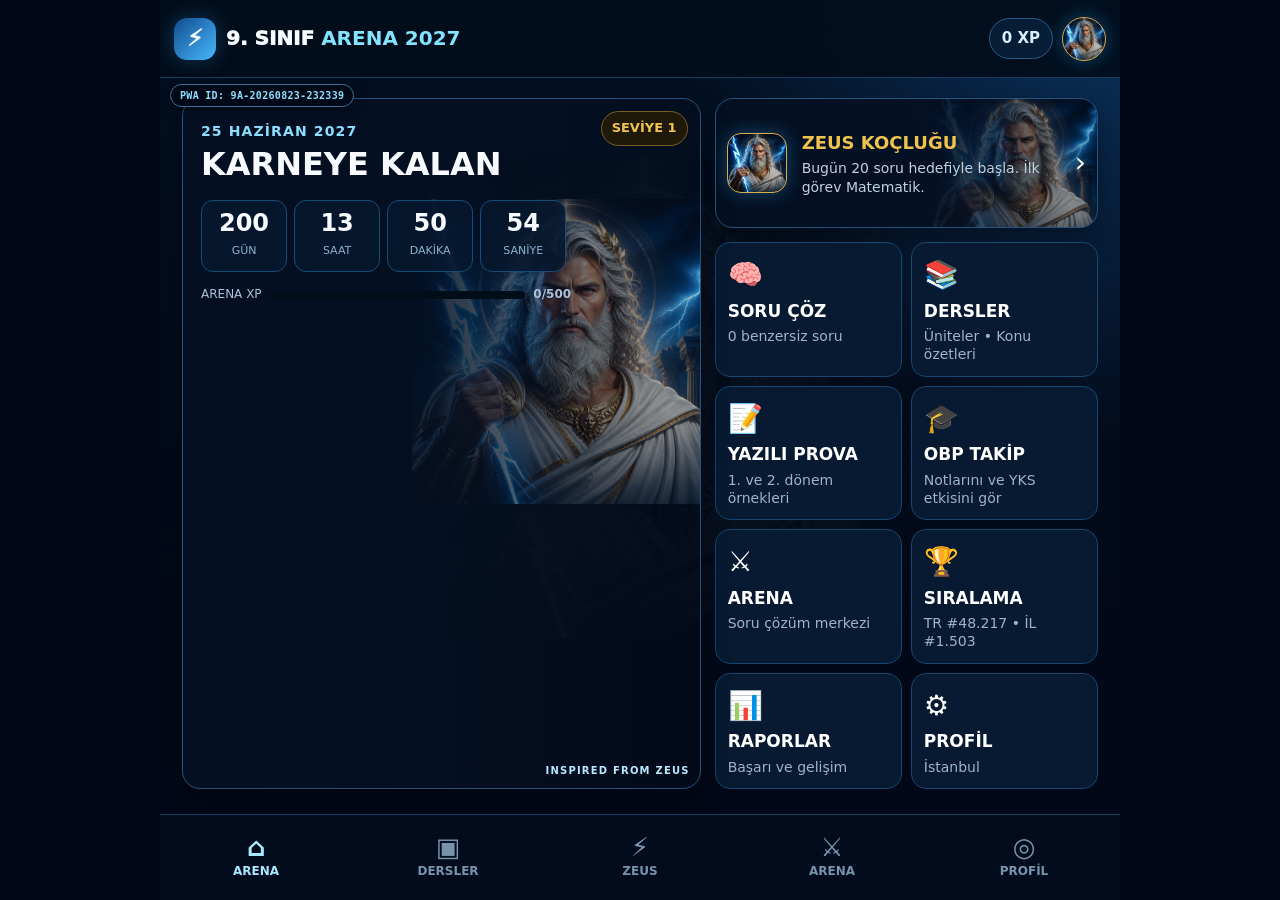
==== commit ae6ae746: "PWA 9A-20260823-232339: Premium yazılı OBP ve veli geçişleri" ====
--- a/index.html
+++ b/index.html
@@ -5,27 +5,30 @@
   <meta name="viewport" content="width=device-width,initial-scale=1,viewport-fit=cover,maximum-scale=1,user-scalable=no">
   <meta name="theme-color" content="#020817">
   <title>9. Sınıf Arena 2027</title>
-  <link rel="manifest" href="manifest.webmanifest?build=9A-20260823-192255">
+  <link rel="manifest" href="manifest.webmanifest?build=9A-20260823-232339">
   <link rel="icon" type="image/png" sizes="192x192" href="assets/visual-9A-20260823-192255/icon-9A-20260823-192255-192.png">
   <link rel="apple-touch-icon" sizes="180x180" href="assets/visual-9A-20260823-192255/apple-touch-9A-20260823-192255-180.png">
-  <link rel="stylesheet" href="arena-ui.css?build=9A-20260823-192255">
-  <link id="arenaRevisionCss" rel="stylesheet" href="arena-revision-v11.css?build=9A-20260823-192255">
-  <link id="arenaVisual9A-20260823-192255" rel="stylesheet" href="arena-visual-9A-20260823-192255.css?build=9A-20260823-192255">
+  <link rel="stylesheet" href="arena-ui.css?build=9A-20260823-232339">
+  <link rel="stylesheet" href="arena-features.css?build=9A-20260823-232339">
+  <link id="arenaRevisionCss" rel="stylesheet" href="arena-revision-v11.css?build=9A-20260823-232339">
+  <link id="arenaVisual9A-20260823-192255" rel="stylesheet" href="arena-visual-9A-20260823-192255.css?build=9A-20260823-232339">
   <style>.pwa-build-id{position:absolute;z-index:45;left:10px;top:calc(var(--top) + 6px);padding:5px 9px;border:1px solid #3b6f96;border-radius:999px;background:#020817e8;color:#8fdfff;font:800 10px/1.1 ui-monospace,SFMono-Regular,Consolas,monospace;letter-spacing:.03em;pointer-events:none;box-shadow:0 3px 12px #0006}</style>
 </head>
 <body>
 <div id="app">
   <header class="topbar"><div class="brand"><span class="bolt">⚡</span><span>9. SINIF <b>ARENA 2027</b></span></div><div class="top-right"><span id="xpTop" class="chip">0 XP</span><span class="zeus-avatar" title="Zeus Koçu"></span></div></header>
-  <div class="pwa-build-id">PWA ID: 9A-20260823-192255</div>
-  <main class="view active" id="home"><div class="home-grid"><section class="card hero"><div class="hero-copy"><small>25 HAZİRAN 2027</small><h1>KARNEYE KALAN</h1></div><span class="level">SEVİYE <b id="level">1</b></span><div class="countdown"><div><b id="d">--</b><small>GÜN</small></div><div><b id="h">--</b><small>SAAT</small></div><div><b id="m">--</b><small>DAKİKA</small></div><div><b id="s">--</b><small>SANİYE</small></div></div><div class="xp-row"><span>ARENA XP</span><div class="progress"><i id="xpBar"></i></div><b id="xpText">0/500</b></div><span class="inspired">INSPIRED FROM ZEUS</span></section><button class="card coach-banner" onclick="go('zeus')"><span class="zeus-face"></span><span><b>ZEUS KOÇLUĞU</b><small id="coachHome">Bugünkü hedefini tamamla ve Arena seviyeni yükselt.</small></span><em>›</em></button><section class="quick-grid"><button onclick="startStudy()"><i>🧠</i><b>SORU ÇÖZ</b><small id="solvedHome">0 soru</small></button><button onclick="go('lessons')"><i>📚</i><b>DERSLER</b><small>Üniteler • Konu özetleri</small></button><button onclick="go('exams')"><i>⚔️</i><b>ARENA</b><small>Soru çözüm merkezi</small></button><button onclick="openProfile('rank')"><i>🏆</i><b>SIRALAMA</b><small id="rankHome">TR #-- • İL #--</small></button><button onclick="openProfile('report')"><i>📊</i><b>RAPORLAR</b><small>Başarı ve gelişim</small></button><button onclick="openProfile('settings')"><i>⚙️</i><b>PROFİL</b><small id="provinceHome">İstanbul</small></button></section></div></main>
+  <div class="pwa-build-id">PWA ID: 9A-20260823-232339</div>
+  <main class="view active" id="home"><div class="home-grid"><section class="card hero"><div class="hero-copy"><small>25 HAZİRAN 2027</small><h1>KARNEYE KALAN</h1></div><span class="level">SEVİYE <b id="level">1</b></span><div class="countdown"><div><b id="d">--</b><small>GÜN</small></div><div><b id="h">--</b><small>SAAT</small></div><div><b id="m">--</b><small>DAKİKA</small></div><div><b id="s">--</b><small>SANİYE</small></div></div><div class="xp-row"><span>ARENA XP</span><div class="progress"><i id="xpBar"></i></div><b id="xpText">0/500</b></div><span class="inspired">INSPIRED FROM ZEUS</span></section><button class="card coach-banner" onclick="go('zeus')"><span class="zeus-face"></span><span><b>ZEUS KOÇLUĞU</b><small id="coachHome">Bugünkü hedefini tamamla ve Arena seviyeni yükselt.</small></span><em>›</em></button><section class="quick-grid"><button onclick="startStudy()"><i>🧠</i><b>SORU ÇÖZ</b><small id="solvedHome">0 soru</small></button><button onclick="go('lessons')"><i>📚</i><b>DERSLER</b><small>Üniteler • Konu özetleri</small></button><button onclick="go('written')"><i>📝</i><b>YAZILI PROVA</b><small>1. ve 2. dönem örnekleri</small></button><button onclick="go('obp')"><i>🎓</i><b>OBP TAKİP</b><small>Notlarını ve YKS etkisini gör</small></button><button onclick="go('exams')"><i>⚔️</i><b>ARENA</b><small>Soru çözüm merkezi</small></button><button onclick="openProfile('rank')"><i>🏆</i><b>SIRALAMA</b><small id="rankHome">TR #-- • İL #--</small></button><button onclick="openProfile('report')"><i>📊</i><b>RAPORLAR</b><small>Başarı ve gelişim</small></button><button onclick="openProfile('settings')"><i>⚙️</i><b>PROFİL</b><small id="provinceHome">İstanbul</small></button></section></div></main>
   <main class="view" id="lessons"><div class="view-title"><h2>Ders Tekrarı</h2><small>Üniteler • konular • geniş özetler</small></div><div class="lesson-grid" id="lessonGrid"></div></main>
   <main class="view" id="zeus"><div class="view-title"><h2>Zeus Koçluğu</h2><small>Kişisel çalışma rehberi</small></div><div class="zeus-grid"><section class="card zeus-hero"><span class="zeus-big"></span><div><h3>BUGÜNÜN MESAJI</h3><p id="zeusMessage">Disiplin, ilhamdan daha güvenilir bir güçtür.</p><div class="mini-pills"><span id="goalPill">🎯 0/20</span><span id="streakPill">🔥 1 gün</span></div></div></section><section class="card tasks"><h4>BUGÜNKÜ ÇALIŞMA PLANI</h4><button onclick="startSubject('Matematik')"><i>√x</i><span><b>Matematik • 10 soru</b><small>Sayılar ve nicelikler</small></span><em>BAŞLA</em></button><button onclick="startSubject('Türk Dili ve Edebiyatı')"><i>📖</i><span><b>Türk Dili • 5 soru</b><small>Anlam ve yorum</small></span><em>BAŞLA</em></button><button id="weakTask"><i>⚛</i><span><b id="weakTitle">Fizik • 5 soru</b><small id="weakSub">Zayıf konu takviyesi</small></span><em>BAŞLA</em></button></section><section class="tool-grid"><button onclick="coachTool('program')"><b>📅 Program Oluştur</b><small>Günlük hedefleri düzenle</small></button><button onclick="coachTool('strategy')"><b>🎯 Sınav Stratejisi</b><small>Süre ve soru sırası</small></button><button onclick="openProfile('report')"><b>📈 Performans</b><small>Zayıf dersleri gör</small></button><button onclick="coachTool('motivation')"><b>⚡ Motivasyon</b><small>Zeus’tan mesaj</small></button></section></div></main>
   <main class="view" id="exams"><div class="view-title"><h2>ARENA</h2><small>Soru çözüm merkezi</small></div><div class="exam-grid"></div></main>
-  <main class="view" id="profile"><div class="view-title"><h2>Profil ve İstatistik</h2><small id="profileName">Arena Öğrencisi</small></div><div class="tabs"><button data-tab="rank" class="active" onclick="switchTab('rank')">🏆 SIRALAMA</button><button data-tab="report" onclick="switchTab('report')">📊 RAPOR</button><button data-tab="settings" onclick="switchTab('settings')">⚙️ AYARLAR</button></div><section class="pane active" id="pane-rank"><div class="rank-pair"><div class="card rank-card"><small>🇹🇷 TÜRKİYE SIRASI</small><b id="trRank">#—</b><span id="trMeta">Demo sıralama</span></div><div class="card rank-card"><small>📍 <span id="cityLabel">İL</span> SIRASI</small><b id="cityRank">#—</b><span id="cityMeta">Demo sıralama</span></div></div><div class="card leaderboard"><h4>ARENA LİDERLİK TABLOSU</h4><div><b>1</b><span>⚡ Atlas_09</span><em>2.480 soru</em></div><div><b>2</b><span>Nova_34</span><em>2.315 soru</em></div><div><b>3</b><span>MatKing</span><em>2.174 soru</em></div><div class="me"><b id="myRank">—</b><span id="myName">Sen</span><em id="mySolved">0 soru</em></div></div><div class="card demo-note">Sıralama toplam çözülen benzersiz soru sayısına göre ilerler. Eşitlikte doğruluk oranı kullanılır. <b>DEMO VERİSİ</b></div></section><section class="pane" id="pane-report"><div class="report-top"><div><b id="rSolved">0</b><small>Çözülen</small></div><div><b id="rAccuracy">%0</b><small>Doğruluk</small></div><div><b id="rXp">0</b><small>XP</small></div></div><div class="card bars" id="bars"></div></section><section class="pane settings" id="pane-settings"><label>KULLANICI ADI<input id="nameInput" maxlength="20" value="Arena Öğrencisi"></label><label>İL<select id="provinceSelect"></select></label><button onclick="saveSettings()">PROFİLİ KAYDET</button><div class="system-card"><b>📱 SİSTEM GEREKSİNİMLERİ</b><p><strong>Minimum:</strong> Android 10<br><strong>Önerilen:</strong> Android 12 veya üzeri<br><strong>Desteklenen:</strong> Android 10–16<br><strong>Cihaz:</strong> Telefon ve tablet<br>Güncel Chrome / Android System WebView önerilir.</p></div><div class="premium"><span><b>⚡ ARENA PREMIUM</b><small>Reklamsız kullanım • gelişmiş raporlar • ek paketler</small></span><button onclick="toast('Premium ekranı sonraki sürümde bağlanacak.')">İNCELE</button></div></section></main>
+  <main class="view" id="written"><div class="view-title"><h2>Yazılı Prova</h2><small>Okul sınavına dönem dönem hazırlan</small></div><div id="writtenCenter"></div></main>
+  <main class="view" id="obp"><div class="view-title"><h2>OBP Takip</h2><small>Erken YKS hazırlığı • tahmini katkı</small></div><div id="obpCenter"></div></main>
+  <main class="view" id="profile"><div class="view-title"><h2>Profil ve İstatistik</h2><small id="profileName">Arena Öğrencisi</small></div><div class="tabs"><button data-tab="rank" class="active" onclick="switchTab('rank')">🏆 SIRALAMA</button><button data-tab="report" onclick="switchTab('report')">📊 RAPOR</button><button data-tab="settings" onclick="switchTab('settings')">⚙️ AYARLAR</button></div><section class="pane active" id="pane-rank"><div class="rank-pair"><div class="card rank-card"><small>🇹🇷 TÜRKİYE SIRASI</small><b id="trRank">#—</b><span id="trMeta">Demo sıralama</span></div><div class="card rank-card"><small>📍 <span id="cityLabel">İL</span> SIRASI</small><b id="cityRank">#—</b><span id="cityMeta">Demo sıralama</span></div></div><div class="card leaderboard"><h4>ARENA LİDERLİK TABLOSU</h4><div><b>1</b><span>⚡ Atlas_09</span><em>2.480 soru</em></div><div><b>2</b><span>Nova_34</span><em>2.315 soru</em></div><div><b>3</b><span>MatKing</span><em>2.174 soru</em></div><div class="me"><b id="myRank">—</b><span id="myName">Sen</span><em id="mySolved">0 soru</em></div></div><div class="card demo-note">Sıralama toplam çözülen benzersiz soru sayısına göre ilerler. Eşitlikte doğruluk oranı kullanılır. <b>DEMO VERİSİ</b></div></section><section class="pane" id="pane-report"><div class="report-top"><div><b id="rSolved">0</b><small>Çözülen</small></div><div><b id="rAccuracy">%0</b><small>Doğruluk</small></div><div><b id="rXp">0</b><small>XP</small></div></div><div class="card bars" id="bars"></div></section><section class="pane settings" id="pane-settings"><label>KULLANICI ADI<input id="nameInput" maxlength="20" value="Arena Öğrencisi"></label><label>İL<select id="provinceSelect"></select></label><button onclick="saveSettings()">PROFİLİ KAYDET</button><div class="parent-code-card"><small>VELİ TAKİP KODU</small><b id="studentParentCode">------</b><p>Bu 6 haneli kodu velinle paylaş. Kod bu cihazdaki öğrenci kaydını açar.</p><button type="button" onclick="renewParentCode()">YENİ KOD OLUŞTUR</button></div><div class="system-card"><b>📱 SİSTEM GEREKSİNİMLERİ</b><p><strong>Minimum:</strong> Android 10<br><strong>Önerilen:</strong> Android 12 veya üzeri<br><strong>Desteklenen:</strong> Android 10–16<br><strong>Cihaz:</strong> Telefon ve tablet<br>Güncel Chrome / Android System WebView önerilir.</p></div><div class="premium"><span><b>⚡ ARENA PREMIUM</b><small>Reklamsız kullanım • gelişmiş raporlar • ek paketler</small></span><button onclick="toast('Premium ekranı sonraki sürümde bağlanacak.')">İNCELE</button></div></section></main>
   <nav class="bottom-nav"><button class="active" data-view="home" onclick="go('home')"><i>⌂</i><span>ARENA</span></button><button data-view="lessons" onclick="go('lessons')"><i>▣</i><span>DERSLER</span></button><button data-view="zeus" onclick="go('zeus')"><i>⚡</i><span>ZEUS</span></button><button data-view="exams" onclick="go('exams')"><i>⚔</i><span>ARENA</span></button><button data-view="profile" onclick="go('profile')"><i>◎</i><span>PROFİL</span></button></nav>
   <div class="overlay" id="questionOverlay"><section class="modal question-modal"><div class="question-head"><span id="qSubject">Ders</span><span id="qDifficulty">Orta</span><div class="progress"><i id="qProgress"></i></div><b id="qCounter">1/30</b></div><div class="card question-card"><div class="question-meta"><small id="qMode">SERBEST ÇALIŞMA</small><b id="qTimer">Süresiz</b></div><h3 id="qText"></h3><div class="options" id="options"></div></div><div class="question-actions"><button onclick="hint()">💡 İpucu</button><button onclick="solution()">Çözüm Yolu</button><button id="nextQuestion" onclick="nextQ()">Sonraki →</button></div></section></div>
   <div class="overlay" id="notesOverlay"><section class="modal note-modal"><header><span class="zeus-face"></span><div><small>AKILLI NOTLAR</small><h3 id="noteSubject">Ders</h3></div><b id="noteCounter">1/2</b></header><h4 id="noteTitle"></h4><div class="note-grid"><article><b>BİLMEN GEREKEN</b><p id="noteInfo"></p></article><article><b>TEMEL KAVRAM</b><p id="noteConcept"></p></article><article class="example"><b>ÖRNEK</b><p id="noteExample"></p></article><article class="warning"><b>DİKKAT</b><p id="noteCaution"></p></article></div><footer><button onclick="notePrev()">← Önceki</button><button onclick="closeNotes()">Kapat</button><button id="noteNext" onclick="noteNext()">Sonraki →</button></footer></section></div>
   <div class="overlay" id="openOverlay"><section class="modal open-modal"><header><small id="openTitle">ARENA</small><b id="openTimer">40:00</b></header><div class="progress"><i id="openProgress"></i></div><div class="card open-paper"><p id="openQuestion"></p><textarea id="openAnswer" placeholder="Cevabını ve gerekçeni buraya yaz..."></textarea></div><footer><button onclick="openPrev()">← Önceki</button><button onclick="rubric()">Puanlama</button><button id="openNext" onclick="openNext()">Sonraki →</button></footer></section></div>
   <div class="overlay" id="infoOverlay"><section class="modal info-modal"><small id="infoKicker">ZEUS</small><h3 id="infoTitle">Bilgi</h3><p id="infoText"></p><div id="infoBox"></div><button onclick="closeInfo()">TAMAM</button></section></div><div class="toast" id="toast"></div>
 </div>
-<script src="app.js?build=9A-20260823-192255"></script><script src="mobile-results.js?build=9A-20260823-192255"></script><script src="data/verified-question-bank-v1.js?build=9A-20260823-192255"></script><script src="data/verified-question-bank-v1-five-options.js?build=9A-20260823-192255"></script><script src="data/verified-question-bank-v2-extra.js?build=9A-20260823-192255"></script><script src="active-question-engine-v2.js?build=9A-20260823-192255"></script><script>if('serviceWorker' in navigator)addEventListener('load',()=>navigator.serviceWorker.register('./sw.js?build=9A-20260823-192255',{scope:'./'}).catch(()=>{}));</script></body></html>+<script src="app.js?build=9A-20260823-232339"></script><script src="arena-features.js?build=9A-20260823-232339"></script><script src="mobile-results.js?build=9A-20260823-232339"></script><script src="data/verified-question-bank-v1.js?build=9A-20260823-232339"></script><script src="data/verified-question-bank-v1-five-options.js?build=9A-20260823-232339"></script><script src="data/verified-question-bank-v2-extra.js?build=9A-20260823-232339"></script><script src="active-question-engine-v2.js?build=9A-20260823-232339"></script><script>if('serviceWorker' in navigator)addEventListener('load',()=>navigator.serviceWorker.register('./sw.js?build=9A-20260823-232339',{scope:'./'}).catch(()=>{}));</script></body></html>
--- a/arena-features.css
+++ b/arena-features.css
@@ -0,0 +1,3 @@
+.feature-intro,.obp-summary,.score-entry,.obp-note,.written-period{padding:14px}.feature-intro small,.obp-summary>small{color:var(--cyan);font-weight:950;letter-spacing:.12em}.feature-intro h3{margin:5px 0;font-size:22px;color:var(--gold)}.feature-intro p,.score-entry>p,.obp-note p{margin:5px 0;color:var(--muted);font-size:14px}.written-periods{display:grid;gap:10px;margin-top:10px}.period-head{width:100%;display:grid;grid-template-columns:1fr auto;align-items:center;text-align:left;border:0;background:transparent;color:#fff;padding:0}.period-head span{display:flex;flex-direction:column}.period-head small{color:#7ed8ff;font-weight:900}.period-head b{font-size:18px}.period-head em{font-style:normal;color:var(--muted);font-size:13px}.period-head strong{font-size:30px;color:var(--gold)}.period-subjects{display:none;grid-template-columns:1fr 1fr;gap:7px;margin-top:12px}.period-subjects.open{display:grid}.period-subjects button{min-height:82px;border:1px solid #1c4d77;border-radius:11px;background:#06182d;color:#fff;text-align:left;padding:9px}.period-subjects span{font-size:20px;margin-right:5px}.period-subjects b{font-size:13px}.period-subjects small{display:block;color:#8faac1;font-size:11px;margin-top:4px}.obp-summary>div{display:grid;grid-template-columns:repeat(3,1fr);gap:7px;margin:10px 0}.obp-summary span{text-align:center;border:1px solid #1d4d75;background:#06182d;border-radius:12px;padding:10px 5px}.obp-summary b{display:block;color:var(--gold);font-size:22px}.obp-summary span small{font-size:11px;color:var(--muted)}.obp-summary p{margin:0;color:#c8d9e8;font-size:14px}.score-entry{margin-top:10px}.score-entry h3{margin:0;color:var(--gold)}.score-head,.score-row{display:grid;grid-template-columns:minmax(86px,1fr) minmax(164px,2fr) 48px;gap:7px;align-items:center}.score-head{margin-top:12px;color:#7295b2;font-size:9px;font-weight:900}.score-row{border-top:1px solid #123b5e;padding:9px 0}.score-row>b{font-size:12px;line-height:1.15}.score-row>div{display:grid;grid-template-columns:repeat(4,1fr);gap:4px}.score-row label small{display:none}.score-row input{width:100%;min-width:0;border:1px solid #28577f;background:#031225;color:#fff;border-radius:8px;padding:8px 2px;text-align:center;font-size:14px}.score-row>em{font-style:normal;text-align:right;color:var(--cyan);font-size:12px;font-weight:900}.save-scores,.parent-code-card button{width:100%;border:0;border-radius:11px;background:linear-gradient(135deg,#197bd9,#40b5ff);color:#fff;font-weight:950;padding:12px;margin-top:10px}.obp-note{margin-top:10px}.obp-note b{color:var(--cyan)}.parent-code-card{border:1px solid #725a25;background:linear-gradient(135deg,#2b220d,#09182c);border-radius:14px;padding:14px}.parent-code-card>small{display:block;color:#e7c45f;font-weight:900;letter-spacing:.1em}.parent-code-card>b{display:block;font:950 34px/1.2 ui-monospace,Consolas,monospace;letter-spacing:.16em;color:#fff;margin-top:4px}.parent-code-card p{font-size:13px;color:#c9c1a2;margin:4px 0}.parent-code-card button{background:linear-gradient(135deg,#9a711d,#f0c34f);color:#07101c}.view-back{border:1px solid #28577f;border-radius:999px;background:#071a31;color:#fff;padding:7px 12px;font-weight:900}@media(min-width:700px){.written-periods{grid-template-columns:1fr 1fr}.period-subjects{grid-template-columns:1fr}.score-row>b{font-size:14px}.score-row input{font-size:16px}}
+
+.premium-gate{position:absolute;inset:0;z-index:220;display:none;align-items:center;justify-content:center;padding:18px;background:#000b18f2;backdrop-filter:blur(14px)}.premium-gate.show{display:flex}.premium-dialog{position:relative;width:min(100%,480px);border:1px solid #8a6b27;border-radius:22px;padding:24px;text-align:center;background:radial-gradient(circle at 50% 0,#183f66,#071529 55%,#030b17);box-shadow:0 24px 70px #000b}.premium-lock{width:68px;height:68px;margin:0 auto 10px;display:grid;place-items:center;border:1px solid #c69a35;border-radius:20px;background:#2a210c;color:#ffd86b;font-size:34px}.premium-dialog>small{color:#f0c34f;font-weight:950;letter-spacing:.14em}.premium-dialog h2{margin:7px 0;font-size:26px}.premium-dialog p{color:#c4d5e3;font-size:16px;line-height:1.5}.premium-question-actions{display:grid;grid-template-columns:1fr 1fr;gap:9px;margin-top:17px}.premium-question-actions button,.premium-demo{min-height:54px;border-radius:12px;font-weight:950}.premium-question-actions button:first-child{border:1px solid #315a7d;background:#071a31;color:#fff}.premium-question-actions button:last-child,.premium-demo{border:0;background:linear-gradient(135deg,#9a711d,#f0c34f);color:#07101c}.premium-close{position:absolute;right:12px;top:10px;border:0;background:transparent;color:#fff;font-size:30px}.membership ul{text-align:left;margin:16px 0;padding-left:22px;color:#d8e7f3}.membership li{margin:9px 0}.premium-price{border:1px solid #725a25;border-radius:13px;background:#241b09;padding:12px;text-align:left}.premium-price b,.premium-price span{display:block}.premium-price b{color:#f0c34f}.premium-price span{font-size:13px;color:#cdbf98}.premium-demo{width:100%;margin-top:12px;padding:10px}.premium-legal{font-size:11px!important;color:#7890a6!important}
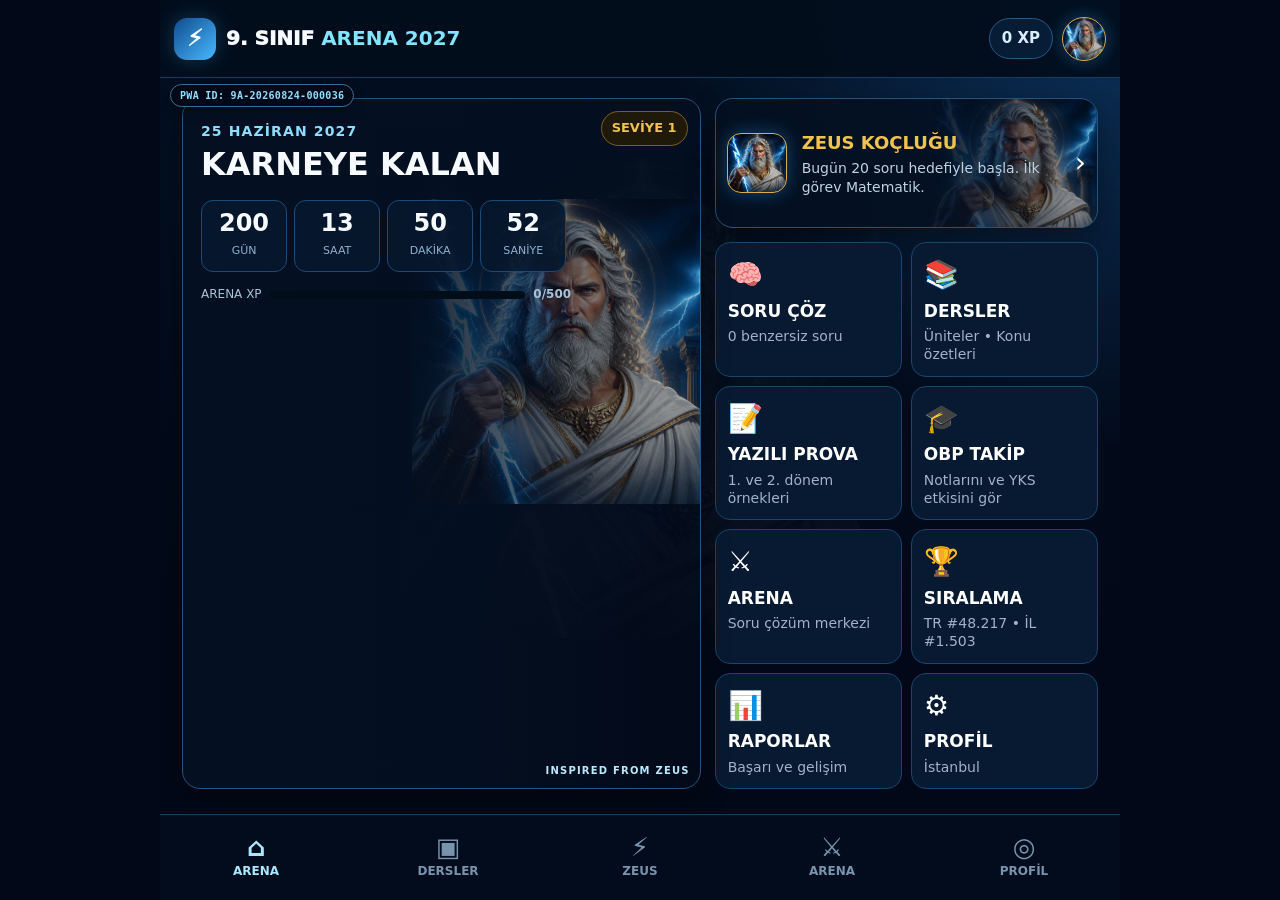
==== commit e358a9df: "PWA 9A-20260824-000036: arkadaş tavsiye ödüllerini ekle" ====
--- a/index.html
+++ b/index.html
@@ -5,19 +5,19 @@
   <meta name="viewport" content="width=device-width,initial-scale=1,viewport-fit=cover,maximum-scale=1,user-scalable=no">
   <meta name="theme-color" content="#020817">
   <title>9. Sınıf Arena 2027</title>
-  <link rel="manifest" href="manifest.webmanifest?build=9A-20260823-232339">
+  <link rel="manifest" href="manifest.webmanifest?build=9A-20260824-000036">
   <link rel="icon" type="image/png" sizes="192x192" href="assets/visual-9A-20260823-192255/icon-9A-20260823-192255-192.png">
   <link rel="apple-touch-icon" sizes="180x180" href="assets/visual-9A-20260823-192255/apple-touch-9A-20260823-192255-180.png">
-  <link rel="stylesheet" href="arena-ui.css?build=9A-20260823-232339">
-  <link rel="stylesheet" href="arena-features.css?build=9A-20260823-232339">
-  <link id="arenaRevisionCss" rel="stylesheet" href="arena-revision-v11.css?build=9A-20260823-232339">
-  <link id="arenaVisual9A-20260823-192255" rel="stylesheet" href="arena-visual-9A-20260823-192255.css?build=9A-20260823-232339">
+  <link rel="stylesheet" href="arena-ui.css?build=9A-20260824-000036">
+  <link rel="stylesheet" href="arena-features.css?build=9A-20260824-000036">
+  <link id="arenaRevisionCss" rel="stylesheet" href="arena-revision-v11.css?build=9A-20260824-000036">
+  <link id="arenaVisual9A-20260823-192255" rel="stylesheet" href="arena-visual-9A-20260823-192255.css?build=9A-20260824-000036">
   <style>.pwa-build-id{position:absolute;z-index:45;left:10px;top:calc(var(--top) + 6px);padding:5px 9px;border:1px solid #3b6f96;border-radius:999px;background:#020817e8;color:#8fdfff;font:800 10px/1.1 ui-monospace,SFMono-Regular,Consolas,monospace;letter-spacing:.03em;pointer-events:none;box-shadow:0 3px 12px #0006}</style>
 </head>
 <body>
 <div id="app">
   <header class="topbar"><div class="brand"><span class="bolt">⚡</span><span>9. SINIF <b>ARENA 2027</b></span></div><div class="top-right"><span id="xpTop" class="chip">0 XP</span><span class="zeus-avatar" title="Zeus Koçu"></span></div></header>
-  <div class="pwa-build-id">PWA ID: 9A-20260823-232339</div>
+  <div class="pwa-build-id">PWA ID: 9A-20260824-000036</div>
   <main class="view active" id="home"><div class="home-grid"><section class="card hero"><div class="hero-copy"><small>25 HAZİRAN 2027</small><h1>KARNEYE KALAN</h1></div><span class="level">SEVİYE <b id="level">1</b></span><div class="countdown"><div><b id="d">--</b><small>GÜN</small></div><div><b id="h">--</b><small>SAAT</small></div><div><b id="m">--</b><small>DAKİKA</small></div><div><b id="s">--</b><small>SANİYE</small></div></div><div class="xp-row"><span>ARENA XP</span><div class="progress"><i id="xpBar"></i></div><b id="xpText">0/500</b></div><span class="inspired">INSPIRED FROM ZEUS</span></section><button class="card coach-banner" onclick="go('zeus')"><span class="zeus-face"></span><span><b>ZEUS KOÇLUĞU</b><small id="coachHome">Bugünkü hedefini tamamla ve Arena seviyeni yükselt.</small></span><em>›</em></button><section class="quick-grid"><button onclick="startStudy()"><i>🧠</i><b>SORU ÇÖZ</b><small id="solvedHome">0 soru</small></button><button onclick="go('lessons')"><i>📚</i><b>DERSLER</b><small>Üniteler • Konu özetleri</small></button><button onclick="go('written')"><i>📝</i><b>YAZILI PROVA</b><small>1. ve 2. dönem örnekleri</small></button><button onclick="go('obp')"><i>🎓</i><b>OBP TAKİP</b><small>Notlarını ve YKS etkisini gör</small></button><button onclick="go('exams')"><i>⚔️</i><b>ARENA</b><small>Soru çözüm merkezi</small></button><button onclick="openProfile('rank')"><i>🏆</i><b>SIRALAMA</b><small id="rankHome">TR #-- • İL #--</small></button><button onclick="openProfile('report')"><i>📊</i><b>RAPORLAR</b><small>Başarı ve gelişim</small></button><button onclick="openProfile('settings')"><i>⚙️</i><b>PROFİL</b><small id="provinceHome">İstanbul</small></button></section></div></main>
   <main class="view" id="lessons"><div class="view-title"><h2>Ders Tekrarı</h2><small>Üniteler • konular • geniş özetler</small></div><div class="lesson-grid" id="lessonGrid"></div></main>
   <main class="view" id="zeus"><div class="view-title"><h2>Zeus Koçluğu</h2><small>Kişisel çalışma rehberi</small></div><div class="zeus-grid"><section class="card zeus-hero"><span class="zeus-big"></span><div><h3>BUGÜNÜN MESAJI</h3><p id="zeusMessage">Disiplin, ilhamdan daha güvenilir bir güçtür.</p><div class="mini-pills"><span id="goalPill">🎯 0/20</span><span id="streakPill">🔥 1 gün</span></div></div></section><section class="card tasks"><h4>BUGÜNKÜ ÇALIŞMA PLANI</h4><button onclick="startSubject('Matematik')"><i>√x</i><span><b>Matematik • 10 soru</b><small>Sayılar ve nicelikler</small></span><em>BAŞLA</em></button><button onclick="startSubject('Türk Dili ve Edebiyatı')"><i>📖</i><span><b>Türk Dili • 5 soru</b><small>Anlam ve yorum</small></span><em>BAŞLA</em></button><button id="weakTask"><i>⚛</i><span><b id="weakTitle">Fizik • 5 soru</b><small id="weakSub">Zayıf konu takviyesi</small></span><em>BAŞLA</em></button></section><section class="tool-grid"><button onclick="coachTool('program')"><b>📅 Program Oluştur</b><small>Günlük hedefleri düzenle</small></button><button onclick="coachTool('strategy')"><b>🎯 Sınav Stratejisi</b><small>Süre ve soru sırası</small></button><button onclick="openProfile('report')"><b>📈 Performans</b><small>Zayıf dersleri gör</small></button><button onclick="coachTool('motivation')"><b>⚡ Motivasyon</b><small>Zeus’tan mesaj</small></button></section></div></main>
@@ -31,4 +31,4 @@
   <div class="overlay" id="openOverlay"><section class="modal open-modal"><header><small id="openTitle">ARENA</small><b id="openTimer">40:00</b></header><div class="progress"><i id="openProgress"></i></div><div class="card open-paper"><p id="openQuestion"></p><textarea id="openAnswer" placeholder="Cevabını ve gerekçeni buraya yaz..."></textarea></div><footer><button onclick="openPrev()">← Önceki</button><button onclick="rubric()">Puanlama</button><button id="openNext" onclick="openNext()">Sonraki →</button></footer></section></div>
   <div class="overlay" id="infoOverlay"><section class="modal info-modal"><small id="infoKicker">ZEUS</small><h3 id="infoTitle">Bilgi</h3><p id="infoText"></p><div id="infoBox"></div><button onclick="closeInfo()">TAMAM</button></section></div><div class="toast" id="toast"></div>
 </div>
-<script src="app.js?build=9A-20260823-232339"></script><script src="arena-features.js?build=9A-20260823-232339"></script><script src="mobile-results.js?build=9A-20260823-232339"></script><script src="data/verified-question-bank-v1.js?build=9A-20260823-232339"></script><script src="data/verified-question-bank-v1-five-options.js?build=9A-20260823-232339"></script><script src="data/verified-question-bank-v2-extra.js?build=9A-20260823-232339"></script><script src="active-question-engine-v2.js?build=9A-20260823-232339"></script><script>if('serviceWorker' in navigator)addEventListener('load',()=>navigator.serviceWorker.register('./sw.js?build=9A-20260823-232339',{scope:'./'}).catch(()=>{}));</script></body></html>
+<script src="app.js?build=9A-20260824-000036"></script><script src="arena-features.js?build=9A-20260824-000036"></script><script src="mobile-results.js?build=9A-20260824-000036"></script><script src="data/verified-question-bank-v1.js?build=9A-20260824-000036"></script><script src="data/verified-question-bank-v1-five-options.js?build=9A-20260824-000036"></script><script src="data/verified-question-bank-v2-extra.js?build=9A-20260824-000036"></script><script src="active-question-engine-v2.js?build=9A-20260824-000036"></script><script>if('serviceWorker' in navigator)addEventListener('load',()=>navigator.serviceWorker.register('./sw.js?build=9A-20260824-000036',{scope:'./'}).catch(()=>{}));</script></body></html>
--- a/arena-features.css
+++ b/arena-features.css
@@ -1,3 +1,5 @@
 .feature-intro,.obp-summary,.score-entry,.obp-note,.written-period{padding:14px}.feature-intro small,.obp-summary>small{color:var(--cyan);font-weight:950;letter-spacing:.12em}.feature-intro h3{margin:5px 0;font-size:22px;color:var(--gold)}.feature-intro p,.score-entry>p,.obp-note p{margin:5px 0;color:var(--muted);font-size:14px}.written-periods{display:grid;gap:10px;margin-top:10px}.period-head{width:100%;display:grid;grid-template-columns:1fr auto;align-items:center;text-align:left;border:0;background:transparent;color:#fff;padding:0}.period-head span{display:flex;flex-direction:column}.period-head small{color:#7ed8ff;font-weight:900}.period-head b{font-size:18px}.period-head em{font-style:normal;color:var(--muted);font-size:13px}.period-head strong{font-size:30px;color:var(--gold)}.period-subjects{display:none;grid-template-columns:1fr 1fr;gap:7px;margin-top:12px}.period-subjects.open{display:grid}.period-subjects button{min-height:82px;border:1px solid #1c4d77;border-radius:11px;background:#06182d;color:#fff;text-align:left;padding:9px}.period-subjects span{font-size:20px;margin-right:5px}.period-subjects b{font-size:13px}.period-subjects small{display:block;color:#8faac1;font-size:11px;margin-top:4px}.obp-summary>div{display:grid;grid-template-columns:repeat(3,1fr);gap:7px;margin:10px 0}.obp-summary span{text-align:center;border:1px solid #1d4d75;background:#06182d;border-radius:12px;padding:10px 5px}.obp-summary b{display:block;color:var(--gold);font-size:22px}.obp-summary span small{font-size:11px;color:var(--muted)}.obp-summary p{margin:0;color:#c8d9e8;font-size:14px}.score-entry{margin-top:10px}.score-entry h3{margin:0;color:var(--gold)}.score-head,.score-row{display:grid;grid-template-columns:minmax(86px,1fr) minmax(164px,2fr) 48px;gap:7px;align-items:center}.score-head{margin-top:12px;color:#7295b2;font-size:9px;font-weight:900}.score-row{border-top:1px solid #123b5e;padding:9px 0}.score-row>b{font-size:12px;line-height:1.15}.score-row>div{display:grid;grid-template-columns:repeat(4,1fr);gap:4px}.score-row label small{display:none}.score-row input{width:100%;min-width:0;border:1px solid #28577f;background:#031225;color:#fff;border-radius:8px;padding:8px 2px;text-align:center;font-size:14px}.score-row>em{font-style:normal;text-align:right;color:var(--cyan);font-size:12px;font-weight:900}.save-scores,.parent-code-card button{width:100%;border:0;border-radius:11px;background:linear-gradient(135deg,#197bd9,#40b5ff);color:#fff;font-weight:950;padding:12px;margin-top:10px}.obp-note{margin-top:10px}.obp-note b{color:var(--cyan)}.parent-code-card{border:1px solid #725a25;background:linear-gradient(135deg,#2b220d,#09182c);border-radius:14px;padding:14px}.parent-code-card>small{display:block;color:#e7c45f;font-weight:900;letter-spacing:.1em}.parent-code-card>b{display:block;font:950 34px/1.2 ui-monospace,Consolas,monospace;letter-spacing:.16em;color:#fff;margin-top:4px}.parent-code-card p{font-size:13px;color:#c9c1a2;margin:4px 0}.parent-code-card button{background:linear-gradient(135deg,#9a711d,#f0c34f);color:#07101c}.view-back{border:1px solid #28577f;border-radius:999px;background:#071a31;color:#fff;padding:7px 12px;font-weight:900}@media(min-width:700px){.written-periods{grid-template-columns:1fr 1fr}.period-subjects{grid-template-columns:1fr}.score-row>b{font-size:14px}.score-row input{font-size:16px}}
 
 .premium-gate{position:absolute;inset:0;z-index:220;display:none;align-items:center;justify-content:center;padding:18px;background:#000b18f2;backdrop-filter:blur(14px)}.premium-gate.show{display:flex}.premium-dialog{position:relative;width:min(100%,480px);border:1px solid #8a6b27;border-radius:22px;padding:24px;text-align:center;background:radial-gradient(circle at 50% 0,#183f66,#071529 55%,#030b17);box-shadow:0 24px 70px #000b}.premium-lock{width:68px;height:68px;margin:0 auto 10px;display:grid;place-items:center;border:1px solid #c69a35;border-radius:20px;background:#2a210c;color:#ffd86b;font-size:34px}.premium-dialog>small{color:#f0c34f;font-weight:950;letter-spacing:.14em}.premium-dialog h2{margin:7px 0;font-size:26px}.premium-dialog p{color:#c4d5e3;font-size:16px;line-height:1.5}.premium-question-actions{display:grid;grid-template-columns:1fr 1fr;gap:9px;margin-top:17px}.premium-question-actions button,.premium-demo{min-height:54px;border-radius:12px;font-weight:950}.premium-question-actions button:first-child{border:1px solid #315a7d;background:#071a31;color:#fff}.premium-question-actions button:last-child,.premium-demo{border:0;background:linear-gradient(135deg,#9a711d,#f0c34f);color:#07101c}.premium-close{position:absolute;right:12px;top:10px;border:0;background:transparent;color:#fff;font-size:30px}.membership ul{text-align:left;margin:16px 0;padding-left:22px;color:#d8e7f3}.membership li{margin:9px 0}.premium-price{border:1px solid #725a25;border-radius:13px;background:#241b09;padding:12px;text-align:left}.premium-price b,.premium-price span{display:block}.premium-price b{color:#f0c34f}.premium-price span{font-size:13px;color:#cdbf98}.premium-demo{width:100%;margin-top:12px;padding:10px}.premium-legal{font-size:11px!important;color:#7890a6!important}
+
+.referral-card{border:1px solid #3b7ca8;background:linear-gradient(145deg,#0b3154,#07182c);border-radius:14px;padding:14px}.referral-card>small{color:#83e4ff;font-weight:950;letter-spacing:.1em}.referral-card h3{margin:4px 0;color:#f0c34f;font-size:20px}.referral-card>p{margin:4px 0;color:#b4c8d8;font-size:13px}.referral-code{display:flex;align-items:center;justify-content:space-between;margin:12px 0;padding:10px;border:1px solid #28618b;border-radius:11px;background:#041326}.referral-code span{font-size:12px;color:#91abc0}.referral-code b{font:950 23px/1 ui-monospace,Consolas,monospace;letter-spacing:.12em}.referral-progress{display:grid;grid-template-columns:repeat(3,1fr);gap:6px}.referral-progress span{padding:8px 3px;text-align:center;border:1px solid #234b69;border-radius:9px;background:#06182d;opacity:.65}.referral-progress span.done{border-color:#2f9778;background:#0b342b;opacity:1}.referral-progress b,.referral-progress em{display:block;font-size:11px}.referral-progress em{font-style:normal;color:#f0c34f}.referral-card>button{width:100%;min-height:48px;margin-top:9px;border:0;border-radius:10px;background:linear-gradient(135deg,#197bd9,#40b5ff);color:#fff;font-weight:950}.referral-card>button.confirm-friend{background:linear-gradient(135deg,#9a711d,#f0c34f);color:#07101c}.referral-card label{display:block;margin-top:10px;color:#9fb6ca;font-size:11px;font-weight:900}.referral-card input{display:block;width:100%;margin-top:4px;padding:11px;border:1px solid #28577f;border-radius:9px;background:#041326;color:#fff;text-align:center;text-transform:uppercase;font-size:18px;letter-spacing:.12em}.referral-status{margin-top:9px;padding:9px;border:1px solid #34795f;border-radius:9px;background:#0b2b23;color:#a9f0d5;font-size:13px;font-weight:900}.referral-note{font-size:10px!important;color:#7890a6!important}
